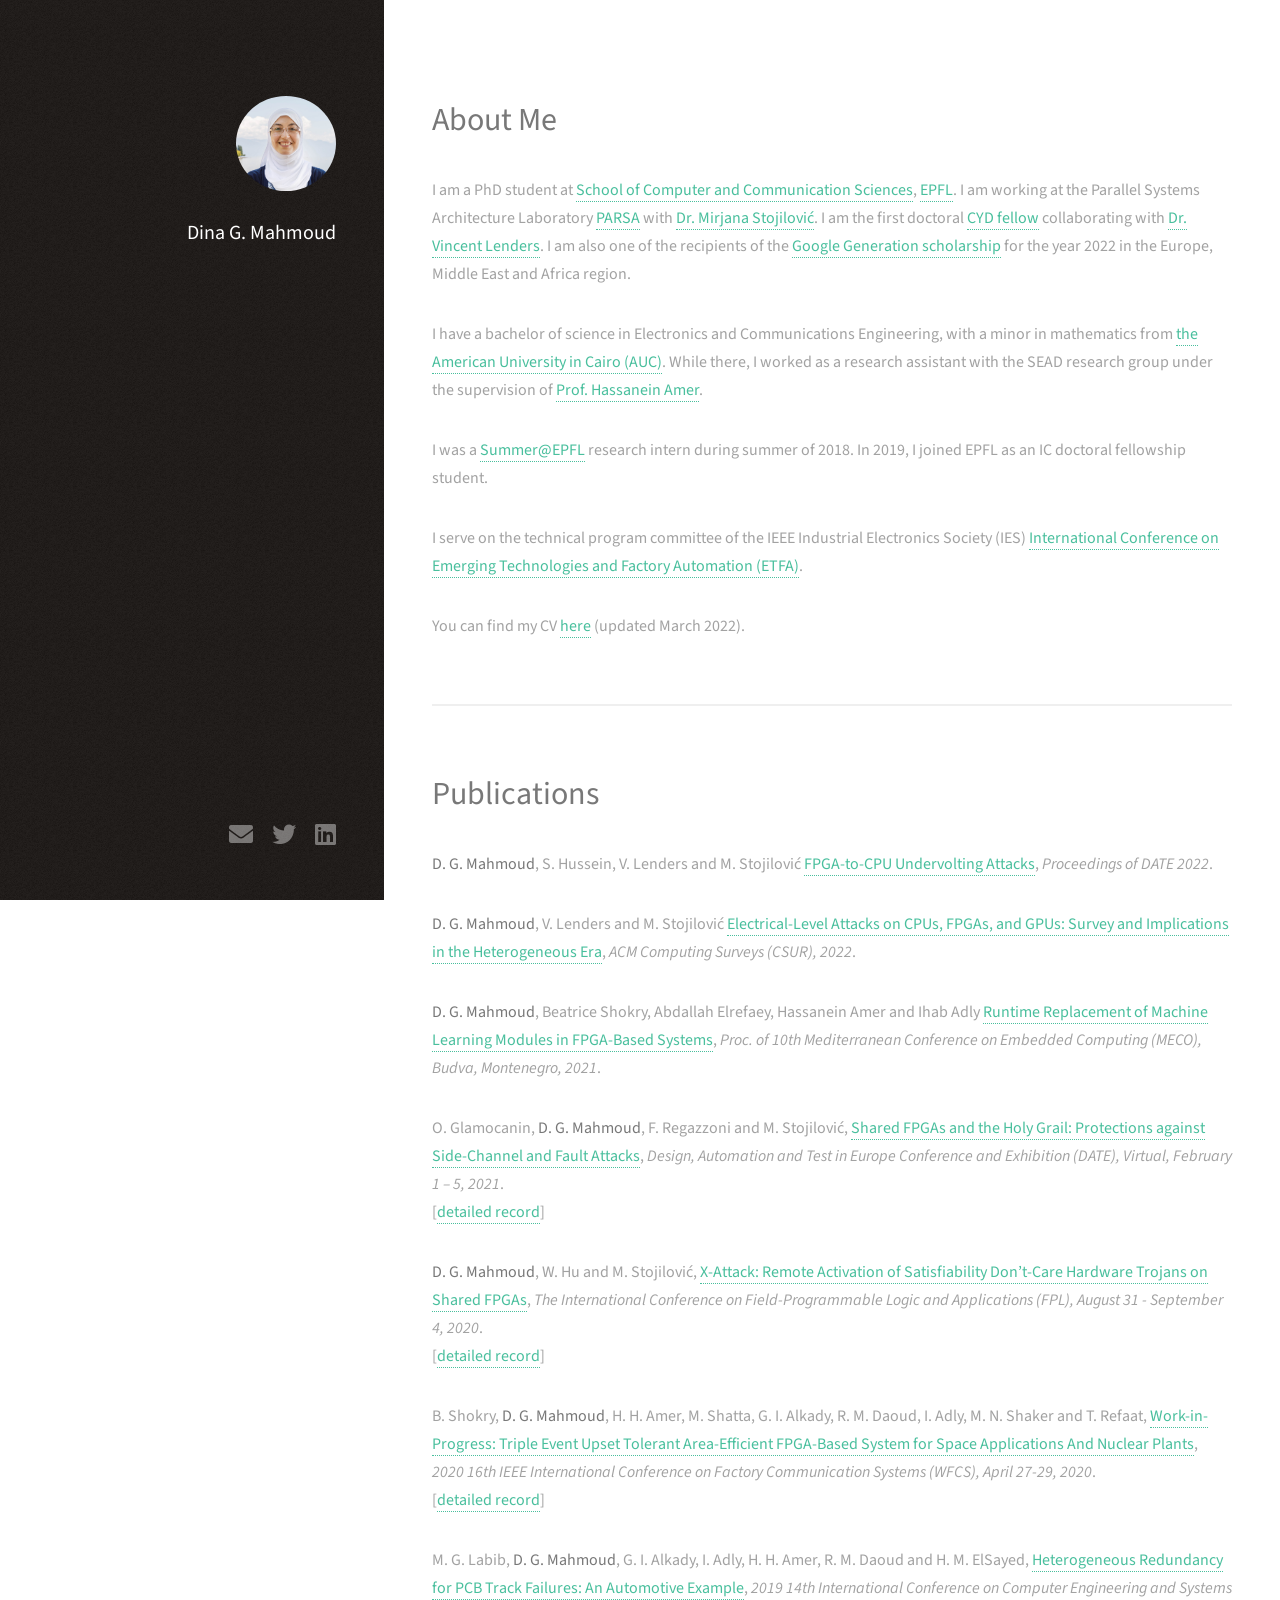
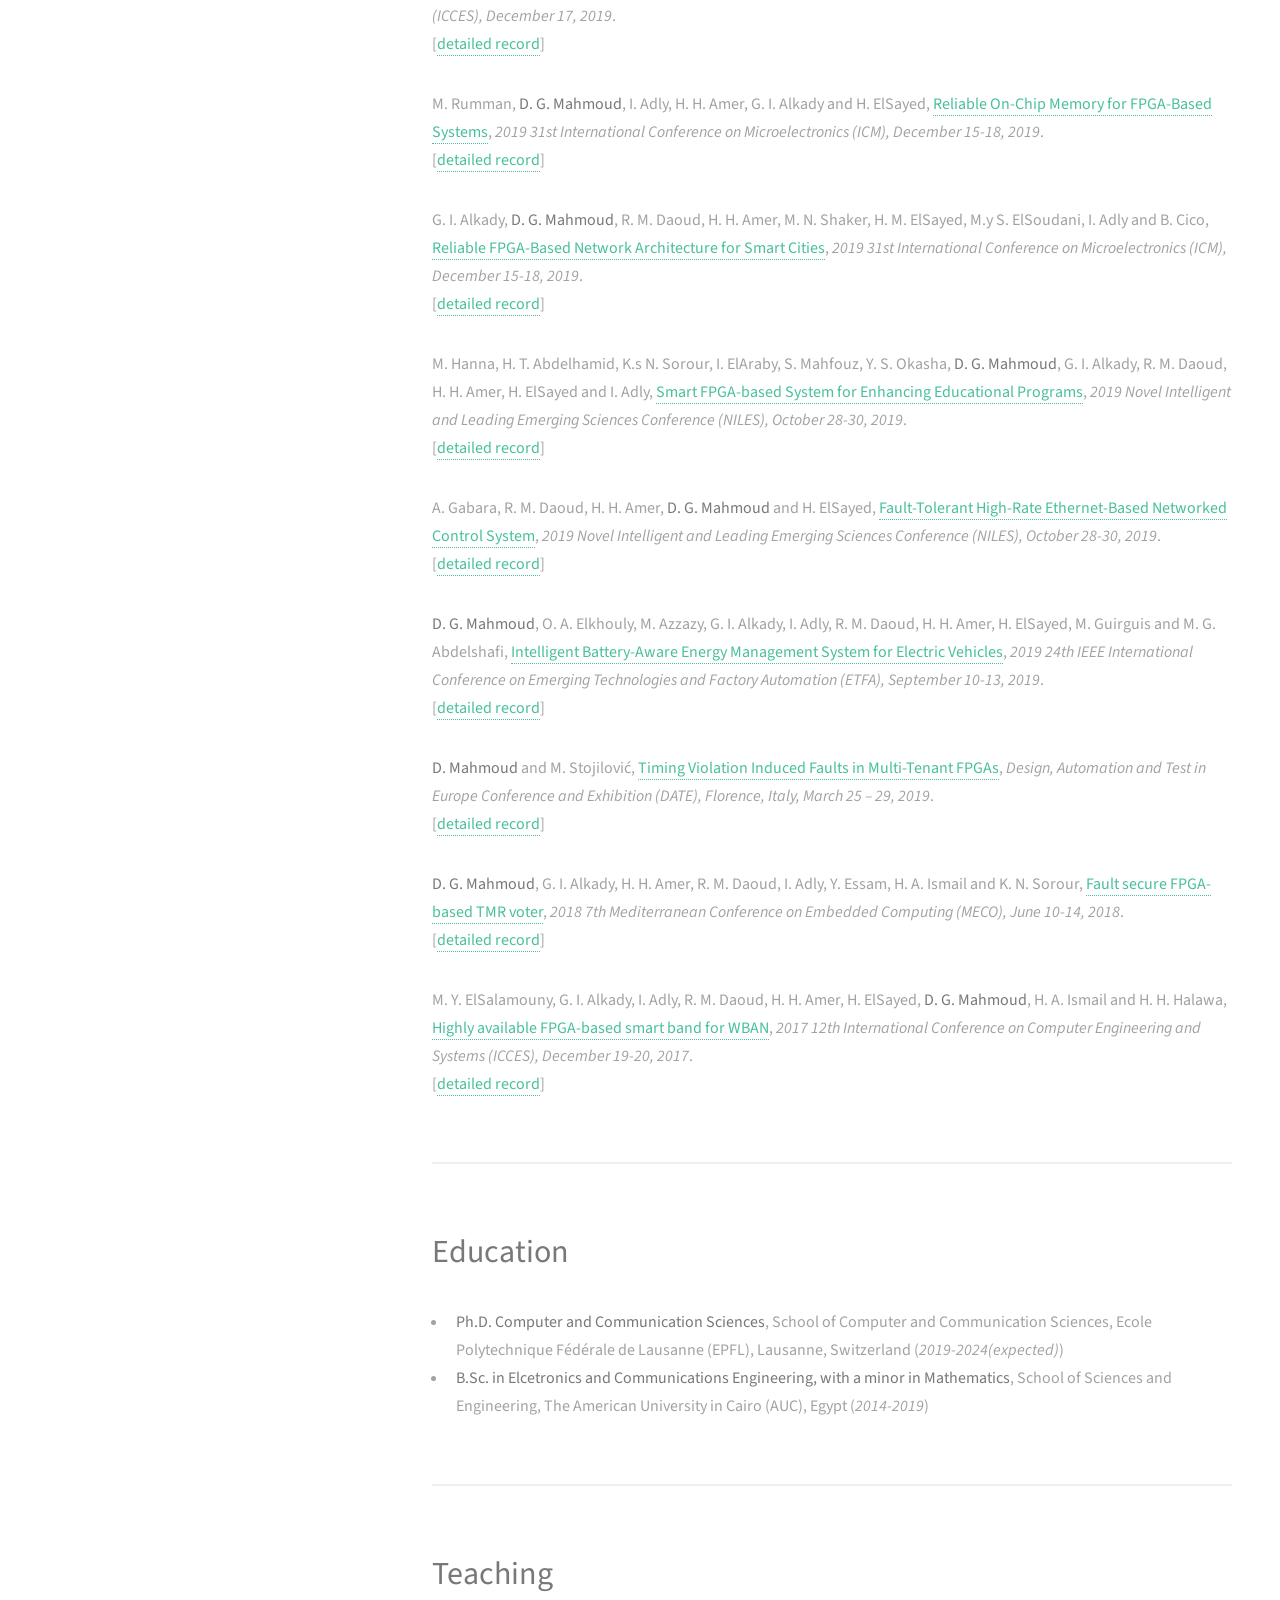
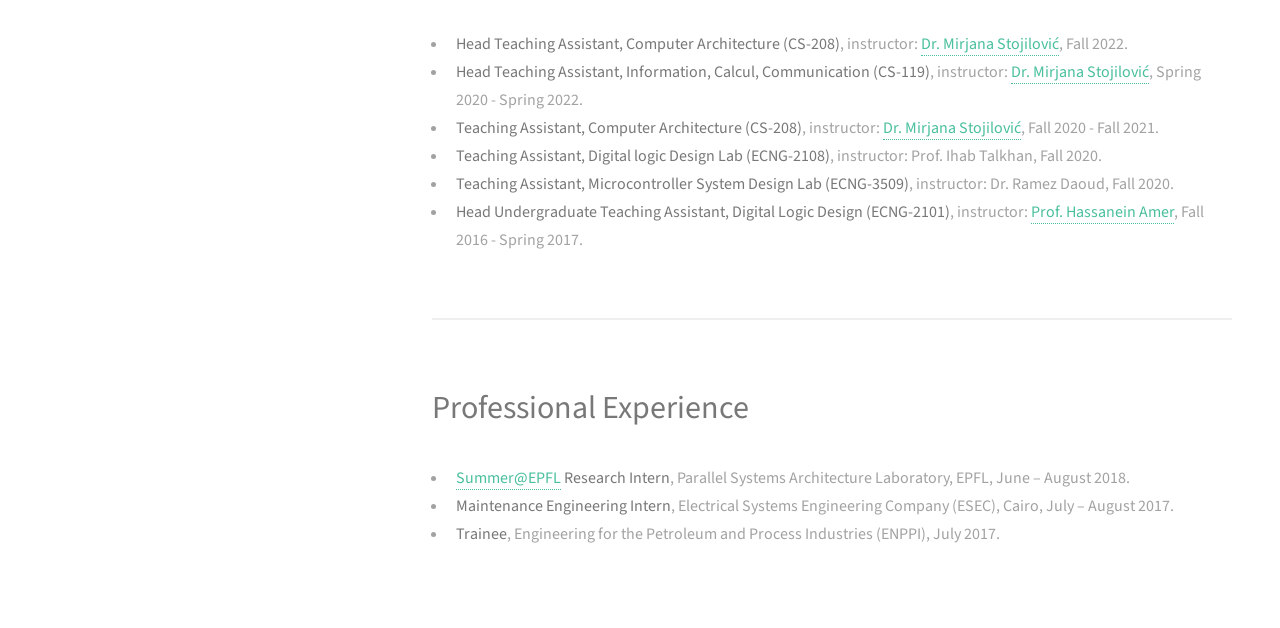
==== index.html @ ec006425 "Add Google Generation Scholarship" ====
<!DOCTYPE HTML>
<!--
	Strata by HTML5 UP
	html5up.net | @ajlkn
	Free for personal and commercial use under the CCA 3.0 license (html5up.net/license)
-->
<html>
	<head>
		<title>Dina G. Mahmoud</title>
		<meta charset="utf-8" />
		<meta name="viewport" content="width=device-width, initial-scale=1, user-scalable=no" />
		<link rel="stylesheet" href="assets/css/main.css" />
	</head>
	<body class="is-preload">

		<!-- Header -->
			<header id="header">
				<div class="inner">
					<a href="#" class="image avatar"><img src="images/dina.jpg" alt="" /></a>
					<h1><strong>Dina G. Mahmoud</strong></h1>
				</div>
			</header>

		<!-- Main -->
			<div id="main">

				<!-- One -->
					<section id="one">
						<header class="major">
							<h2>About Me</h2>
						</header>
						<p>I am a PhD student at <a href="https://www.epfl.ch/schools/ic/">School of Computer and Communication Sciences</a>, <a href="https://www.epfl.ch/en/"> EPFL</a>.
						I am working at the Parallel Systems Architecture Laboratory <a href="https://www.parsa.epfl.ch/">PARSA</a> with 
						<a href="https://people.epfl.ch/mirjana.stojilovic">Dr. Mirjana Stojilovi&#263</a>. I am the first doctoral 
						<a href="https://www.epfl.ch/research/services/fund-research/funding-opportunities/fellowship-mobility/cyd-fellowships/">CYD fellow</a> collaborating with 
						<a href="https://lenders.ch">Dr. Vincent Lenders</a>. I am also one of the recipients of the <a href="https://buildyourfuture.withgoogle.com/scholarships/google-scholarship-recipients">Google Generation scholarship</a> for the year 2022 in the Europe, Middle East and Africa region.</p>

						<p>I have a bachelor of science in Electronics and Communications Engineering, with a minor in mathematics from
						<a href="https://www.aucegypt.edu">the American University in Cairo (AUC)</a>. While there, I worked as a research
						assistant with the SEAD research group under the supervision of <a href="https://www.aucegypt.edu/fac/hassaneinamer">Prof. Hassanein Amer</a>.</p>

						<p>I was a <a href="https://summer.epfl.ch">Summer@EPFL</a> research intern during summer of 2018.
						In 2019, I joined EPFL as an IC doctoral fellowship student.</p>

						<p>I serve on the technical program committee of the IEEE Industrial Electronics Society (IES) <a href="https://2021.ieee-etfa.org/">International Conference on Emerging Technologies and Factory Automation (ETFA)</a>.</p>

						<p>You can find my CV <a href="Dina_Mahmoud_Resume.pdf">here</a> (updated March 2022).</p>
					</section>

				<!-- Two -->
				<section id="two">
					<header class="major">
						<h2>Publications</h2>
					</header>
					<tr>
						<td><p> <b>D. G. Mahmoud</b>, S. Hussein, V. Lenders and M. Stojilović 
						<a href="https://infoscience.epfl.ch/record/291432/files/Mahmoud22%20FPGA-to-CPU%20undervolting%20attacks%20%28eprint%29.pdf">
							FPGA-to-CPU Undervolting Attacks</a>, 
							<i>Proceedings of DATE 2022</i>.<br> </p></td>
					  </tr>
					<tr>
						<td><p> <b>D. G. Mahmoud</b>, V. Lenders and M. Stojilović 
						<a href="https://dl.acm.org/doi/pdf/10.1145/3498337">
							Electrical-Level Attacks on CPUs, FPGAs, and GPUs: Survey and Implications in the Heterogeneous Era</a>, 
							<i>ACM Computing Surveys (CSUR), 2022</i>.<br> </p></td>
					  </tr>
					<tr>
						<td><p> <b>D. G. Mahmoud</b>, Beatrice Shokry, Abdallah Elrefaey, Hassanein Amer and Ihab Adly 
						<a href="https://ieeexplore.ieee.org/abstract/document/9460192">
							Runtime Replacement of Machine Learning Modules in FPGA-Based Systems</a>, 
							<i>Proc. of 10th Mediterranean Conference on Embedded Computing (MECO), Budva, Montenegro, 2021</i>.<br> </p></td>
					  </tr>
					<tr>
						<td><p> O. Glamocanin, <b>D. G. Mahmoud</b>, F. Regazzoni
						and M. Stojilović, 
						<a href="https://infoscience.epfl.ch/record/282435?ln=en">
							Shared FPGAs and the Holy Grail: Protections against Side-Channel and Fault Attacks</a>, 
							<i>Design, Automation and Test in Europe Conference and Exhibition (DATE), Virtual, February 1 &#8211 5, 2021</i>.<br>[<a href="https://infoscience.epfl.ch/record/282435?ln=en">detailed record</a>] </p></td>
					  </tr>
					<tr>
						<td><p> <b>D. G. Mahmoud</b>, W. Hu and M. Stojilović, 
						<a href="https://ieeexplore.ieee.org/abstract/document/9221542">
							X-Attack: Remote Activation of Satisfiability Don’t-Care Hardware Trojans on Shared FPGAs</a>, 
							<i>The International Conference on Field-Programmable Logic and Applications (FPL), 
							August 31 - September 4, 2020</i>.<br>[<a href="https://ieeexplore.ieee.org/abstract/document/9221542">detailed record</a>] </p></td>
					  </tr>
					  <tr>
						<td><p> B. Shokry, <b>D. G. Mahmoud</b>, H. H. Amer, M. Shatta, G. I. Alkady, R. M. Daoud, I. Adly, M. N. Shaker and T. Refaat, 
						<a href="https://ieeexplore.ieee.org/abstract/document/9114467/">
							Work-in-Progress: Triple Event Upset Tolerant Area-Efficient FPGA-Based System for Space Applications And Nuclear Plants</a>, 
							<i>2020 16th IEEE International Conference on Factory Communication Systems (WFCS), 
							April 27-29, 2020</i>.<br>[<a href="https://ieeexplore.ieee.org/abstract/document/9114467/">detailed record</a>] </p></td>
					  </tr>
					  <tr>
						<td><p> M. G. Labib, <b>D. G. Mahmoud</b>, G. I. Alkady, I. Adly, H. H. Amer, R. M. Daoud and H. M. ElSayed, 
						<a href="https://ieeexplore.ieee.org/abstract/document/9068123/">
							Heterogeneous Redundancy for PCB Track Failures: An Automotive Example</a>, 
							<i>2019 14th International Conference on Computer Engineering and Systems (ICCES), 
							December 17, 2019</i>.<br>[<a href="https://ieeexplore.ieee.org/abstract/document/9068123/">detailed record</a>] </p></td>
					  </tr>
					  <tr>
						<td><p> M. Rumman, <b>D. G. Mahmoud</b>, I. Adly, H. H. Amer, G. I. Alkady and H. ElSayed, 
						<a href="https://ieeexplore.ieee.org/abstract/document/9021925/">
							Reliable On-Chip Memory for FPGA-Based Systems</a>, 
							<i>2019 31st International Conference on Microelectronics (ICM), 
							December 15-18, 2019</i>.<br>[<a href="https://ieeexplore.ieee.org/abstract/document/9021925/">detailed record</a>] </p></td>
					  </tr>
					  <tr>
						<td><p> G. I. Alkady, <b>D. G. Mahmoud</b>, R. M. Daoud, H. H. Amer, M. N. Shaker, H. M. ElSayed, M.y S. ElSoudani, I. Adly and B. Cico, 
						<a href="https://ieeexplore.ieee.org/abstract/document/9021579">
							Reliable FPGA-Based Network Architecture for Smart Cities</a>, 
							<i>2019 31st International Conference on Microelectronics (ICM), 
							December 15-18, 2019</i>.<br>[<a href="https://ieeexplore.ieee.org/abstract/document/9021579">detailed record</a>] </p></td>
					  </tr>
					  <tr>
						<td><p> M. Hanna, H. T. Abdelhamid, K.s N. Sorour, I. ElAraby, S. Mahfouz, Y. S. Okasha, <b>D. G. Mahmoud</b>, G. I. Alkady, R. M. Daoud, H. H. Amer, H. ElSayed and I. Adly, 
						<a href="https://ieeexplore.ieee.org/abstract/document/8909344">
							Smart FPGA-based System for Enhancing Educational Programs</a>, 
							<i>2019 Novel Intelligent and Leading Emerging Sciences Conference (NILES), 
							October 28-30, 2019</i>.<br>[<a href="https://ieeexplore.ieee.org/abstract/document/8909344">detailed record</a>] </p></td>
					  </tr>
					  <tr>
						<td><p> A. Gabara, R. M. Daoud, H. H. Amer, <b>D. G. Mahmoud</b> and H. ElSayed, 
						<a href="https://ieeexplore.ieee.org/abstract/document/8909328">
							Fault-Tolerant High-Rate Ethernet-Based Networked Control System</a>, 
							<i>2019 Novel Intelligent and Leading Emerging Sciences Conference (NILES), 
							October 28-30, 2019</i>.<br>[<a href="https://ieeexplore.ieee.org/abstract/document/8909328">detailed record</a>] </p></td>
					  </tr>
					  <tr>
						<td><p> <b>D. G. Mahmoud</b>, O. A. Elkhouly, M. Azzazy, G. I. Alkady, I. Adly, R. M. Daoud, H. H. Amer, H. ElSayed, M. Guirguis and M. G. Abdelshafi, 
						<a href="https://ieeexplore.ieee.org/abstract/document/8869496/">
							Intelligent Battery-Aware Energy Management System for Electric Vehicles</a>, 
							<i>2019 24th IEEE International Conference on Emerging Technologies and Factory Automation (ETFA), 
							September 10-13, 2019</i>.<br>[<a href="https://ieeexplore.ieee.org/abstract/document/8869496/">detailed record</a>] </p></td>
					  </tr>
					  <tr>
						<td><p>  <b>D. Mahmoud</b> and M. Stojilović, <a href="http://infoscience.epfl.ch/record/267543/files/Mahmoud19%20Timing%20violation%20faults%20in%20multi-tenant%20FPGAs.pdf">
							Timing Violation Induced Faults in Multi-Tenant FPGAs</a>, 
							<i>Design, Automation and Test in Europe Conference and Exhibition (DATE), Florence, Italy, March 25 &#8211 29, 2019</i>.
							<br>[<a href="https://infoscience.epfl.ch/record/267543?ln=en">detailed record</a>] <!-- [<a href="https://infoscience.epfl.ch/record/267543/export/btex">bibtex</a>]--></p></td>
					  </tr>
					  <tr>
						<td><p> <b>D. G. Mahmoud</b>, G. I. Alkady, H. H. Amer, R. M. Daoud, I. Adly, Y. Essam, H. A. Ismail and K. N. Sorour, 
						<a href="https://ieeexplore.ieee.org/abstract/document/8406016/">
							Fault secure FPGA-based TMR voter</a>, 
							<i>2018 7th Mediterranean Conference on Embedded Computing (MECO), 
							June 10-14, 2018</i>.<br>[<a href="https://ieeexplore.ieee.org/abstract/document/8406016/">detailed record</a>] </p></td>
					  </tr>
					  <tr>
						<td><p> M. Y. ElSalamouny, G. I. Alkady, I. Adly, R. M. Daoud, H. H. Amer, H. ElSayed, <b>D. G. Mahmoud</b>, H. A. Ismail and H. H. Halawa, 
						<a href="https://ieeexplore.ieee.org/abstract/document/8275271/">
							Highly available FPGA-based smart band for WBAN</a>, 
							<i>2017 12th International Conference on Computer Engineering and Systems (ICCES), 
							December 19-20, 2017</i>.<br>[<a href="https://ieeexplore.ieee.org/abstract/document/8275271/">detailed record</a>] </p></td>
					  </tr>
				</section>

				<!-- Three -->
				<section id="three">
					<header class="major">
						<h2>Education</h2>
					</header>
					<ul>
						<li><strong>Ph.D. Computer and Communication Sciences</strong>, School of Computer and Communication Sciences,
					  Ecole Polytechnique Fédérale de Lausanne (EPFL), Lausanne, Switzerland (<em>2019-2024(expected)</em>)</li>
						<li><strong>B.Sc. in Elcetronics and Communications Engineering, with a minor in Mathematics</strong>, School of Sciences and Engineering,
					  The American University in Cairo (AUC), Egypt (<em>2014-2019</em>)</li>
					  </ul>
				</section>

				<!-- Four -->
				<section id="four">
					<header class="major">
						<h2>Teaching</h2>
					</header>
					<ul>
						<li><strong>Head Teaching Assistant, Computer Architecture (CS-208)</strong>, instructor: <a href="https://people.epfl.ch/mirjana.stojilovic">Dr. Mirjana Stojilovi&#263</a>,
							Fall 2022.</li>
						<li><strong>Head Teaching Assistant, Information, Calcul, Communication (CS-119)</strong>, instructor: <a href="https://people.epfl.ch/mirjana.stojilovic">Dr. Mirjana Stojilovi&#263</a>,
							Spring 2020 - Spring 2022.</li>
						<li><strong>Teaching Assistant, Computer Architecture (CS-208)</strong>, instructor: <a href="https://people.epfl.ch/mirjana.stojilovic">Dr. Mirjana Stojilovi&#263</a>,
							Fall 2020 - Fall 2021.</li>
						<li><strong>Teaching Assistant, Digital logic Design Lab (ECNG-2108)</strong>, instructor: Prof. Ihab Talkhan, 
							Fall 2020.</li>
						<li><strong>Teaching Assistant, Microcontroller System Design Lab (ECNG-3509)</strong>, instructor: Dr. Ramez Daoud, 
							Fall 2020.</li>
						<li><strong>Head Undergraduate Teaching Assistant, Digital Logic Design (ECNG-2101)</strong>, instructor: <a href="https://www.aucegypt.edu/fac/hassaneinamer">Prof. Hassanein Amer</a>, 
							Fall 2016 - Spring 2017.</li>
						</ul>
				</section>

				<!-- Five -->
				<section id="five">
					<header class="major">
						<h2>Professional Experience</h2>
					</header>
					<ul>
						<li><strong><a href="https://summer.epfl.ch">Summer@EPFL</a> Research Intern</strong>, Parallel Systems Architecture Laboratory, EPFL, June – August 2018.</li>
						<li><strong>Maintenance Engineering Intern</strong>, Electrical Systems Engineering Company (ESEC), Cairo, July – August 2017.</li>
						<li><strong>Trainee</strong>, Engineering for the Petroleum and Process Industries (ENPPI), July 2017.</li>
						</ul>
				</section>


				<!-- Two -->
				<!--	<section id="two">
						<h2>Recent Work</h2>
						<div class="row">
							<article class="col-6 col-12-xsmall work-item">
								<a href="images/fulls/01.jpg" class="image fit thumb"><img src="images/thumbs/01.jpg" alt="" /></a>
								<h3>Magna sed consequat tempus</h3>
								<p>Lorem ipsum dolor sit amet nisl sed nullam feugiat.</p>
							</article>
							<article class="col-6 col-12-xsmall work-item">
								<a href="images/fulls/02.jpg" class="image fit thumb"><img src="images/thumbs/02.jpg" alt="" /></a>
								<h3>Ultricies lacinia interdum</h3>
								<p>Lorem ipsum dolor sit amet nisl sed nullam feugiat.</p>
							</article>
							<article class="col-6 col-12-xsmall work-item">
								<a href="images/fulls/03.jpg" class="image fit thumb"><img src="images/thumbs/03.jpg" alt="" /></a>
								<h3>Tortor metus commodo</h3>
								<p>Lorem ipsum dolor sit amet nisl sed nullam feugiat.</p>
							</article>
							<article class="col-6 col-12-xsmall work-item">
								<a href="images/fulls/04.jpg" class="image fit thumb"><img src="images/thumbs/04.jpg" alt="" /></a>
								<h3>Quam neque phasellus</h3>
								<p>Lorem ipsum dolor sit amet nisl sed nullam feugiat.</p>
							</article>
							<article class="col-6 col-12-xsmall work-item">
								<a href="images/fulls/05.jpg" class="image fit thumb"><img src="images/thumbs/05.jpg" alt="" /></a>
								<h3>Nunc enim commodo aliquet</h3>
								<p>Lorem ipsum dolor sit amet nisl sed nullam feugiat.</p>
							</article>
							<article class="col-6 col-12-xsmall work-item">
								<a href="images/fulls/06.jpg" class="image fit thumb"><img src="images/thumbs/06.jpg" alt="" /></a>
								<h3>Risus ornare lacinia</h3>
								<p>Lorem ipsum dolor sit amet nisl sed nullam feugiat.</p>
							</article>
						</div>
						<ul class="actions">
							<li><a href="#" class="button">Full Portfolio</a></li>
						</ul>
					</section> -->

				<!-- Three -->
				<!--	<section id="three">
						<h2>Get In Touch</h2>
						<p>Accumsan pellentesque commodo blandit enim arcu non at amet id arcu magna. Accumsan orci faucibus id eu lorem semper nunc nisi lorem vulputate lorem neque lorem ipsum dolor.</p>
						<div class="row">
							<div class="col-8 col-12-small">
								<form method="post" action="#">
									<div class="row gtr-uniform gtr-50">
										<div class="col-6 col-12-xsmall"><input type="text" name="name" id="name" placeholder="Name" /></div>
										<div class="col-6 col-12-xsmall"><input type="email" name="email" id="email" placeholder="Email" /></div>
										<div class="col-12"><textarea name="message" id="message" placeholder="Message" rows="4"></textarea></div>
									</div>
								</form>
								<ul class="actions">
									<li><input type="submit" value="Send Message" /></li>
								</ul>
							</div>
							<div class="col-4 col-12-small">
								<ul class="labeled-icons">
									<li>
										<h3 class="icon solid fa-home"><span class="label">Address</span></h3>
										1234 Somewhere Rd.<br />
										Nashville, TN 00000<br />
										United States
									</li>
									<li>
										<h3 class="icon solid fa-mobile-alt"><span class="label">Phone</span></h3>
										000-000-0000
									</li>
									<li>
										<h3 class="icon solid fa-envelope"><span class="label">Email</span></h3>
										<a href="#">hello@untitled.tld</a>
									</li>
								</ul>
							</div>
						</div>
					</section>-->

				<!-- Four -->
				<!--
					<section id="four">
						<h2>Elements</h2>

						<section>
							<h4>Text</h4>
							<p>This is <b>bold</b> and this is <strong>strong</strong>. This is <i>italic</i> and this is <em>emphasized</em>.
							This is <sup>superscript</sup> text and this is <sub>subscript</sub> text.
							This is <u>underlined</u> and this is code: <code>for (;;) { ... }</code>. Finally, <a href="#">this is a link</a>.</p>
							<hr />
							<header>
								<h4>Heading with a Subtitle</h4>
								<p>Lorem ipsum dolor sit amet nullam id egestas urna aliquam</p>
							</header>
							<p>Nunc lacinia ante nunc ac lobortis. Interdum adipiscing gravida odio porttitor sem non mi integer non faucibus ornare mi ut ante amet placerat aliquet. Volutpat eu sed ante lacinia sapien lorem accumsan varius montes viverra nibh in adipiscing blandit tempus accumsan.</p>
							<header>
								<h5>Heading with a Subtitle</h5>
								<p>Lorem ipsum dolor sit amet nullam id egestas urna aliquam</p>
							</header>
							<p>Nunc lacinia ante nunc ac lobortis. Interdum adipiscing gravida odio porttitor sem non mi integer non faucibus ornare mi ut ante amet placerat aliquet. Volutpat eu sed ante lacinia sapien lorem accumsan varius montes viverra nibh in adipiscing blandit tempus accumsan.</p>
							<hr />
							<h2>Heading Level 2</h2>
							<h3>Heading Level 3</h3>
							<h4>Heading Level 4</h4>
							<h5>Heading Level 5</h5>
							<h6>Heading Level 6</h6>
							<hr />
							<h5>Blockquote</h5>
							<blockquote>Fringilla nisl. Donec accumsan interdum nisi, quis tincidunt felis sagittis eget tempus euismod. Vestibulum ante ipsum primis in faucibus vestibulum. Blandit adipiscing eu felis iaculis volutpat ac adipiscing accumsan faucibus. Vestibulum ante ipsum primis in faucibus lorem ipsum dolor sit amet nullam adipiscing eu felis.</blockquote>
							<h5>Preformatted</h5>
							<pre><code>i = 0;

while (!deck.isInOrder()) {
print 'Iteration ' + i;
deck.shuffle();
i++;
}

print 'It took ' + i + ' iterations to sort the deck.';</code></pre>
						</section>

						<section>
							<h4>Lists</h4>
							<div class="row">
								<div class="col-6 col-12-xsmall">
									<h5>Unordered</h5>
									<ul>
										<li>Dolor pulvinar etiam magna etiam.</li>
										<li>Sagittis adipiscing lorem eleifend.</li>
										<li>Felis enim feugiat dolore viverra.</li>
									</ul>
									<h5>Alternate</h5>
									<ul class="alt">
										<li>Dolor pulvinar etiam magna etiam.</li>
										<li>Sagittis adipiscing lorem eleifend.</li>
										<li>Felis enim feugiat dolore viverra.</li>
									</ul>
								</div>
								<div class="col-6 col-12-xsmall">
									<h5>Ordered</h5>
									<ol>
										<li>Dolor pulvinar etiam magna etiam.</li>
										<li>Etiam vel felis at lorem sed viverra.</li>
										<li>Felis enim feugiat dolore viverra.</li>
										<li>Dolor pulvinar etiam magna etiam.</li>
										<li>Etiam vel felis at lorem sed viverra.</li>
										<li>Felis enim feugiat dolore viverra.</li>
									</ol>
									<h5>Icons</h5>
									<ul class="icons">
										<li><a href="#" class="icon brands fa-twitter"><span class="label">Twitter</span></a></li>
										<li><a href="#" class="icon brands fa-facebook-f"><span class="label">Facebook</span></a></li>
										<li><a href="#" class="icon brands fa-instagram"><span class="label">Instagram</span></a></li>
										<li><a href="#" class="icon brands fa-github"><span class="label">Github</span></a></li>
										<li><a href="#" class="icon brands fa-dribbble"><span class="label">Dribbble</span></a></li>
										<li><a href="#" class="icon brands fa-tumblr"><span class="label">Tumblr</span></a></li>
									</ul>
								</div>
							</div>
							<h5>Actions</h5>
							<ul class="actions">
								<li><a href="#" class="button primary">Default</a></li>
								<li><a href="#" class="button">Default</a></li>
							</ul>
							<ul class="actions small">
								<li><a href="#" class="button primary small">Small</a></li>
								<li><a href="#" class="button small">Small</a></li>
							</ul>
							<div class="row">
								<div class="col-6 col-12-small">
									<ul class="actions stacked">
										<li><a href="#" class="button primary">Default</a></li>
										<li><a href="#" class="button">Default</a></li>
									</ul>
								</div>
								<div class="col-6 col-12-small">
									<ul class="actions stacked">
										<li><a href="#" class="button primary small">Small</a></li>
										<li><a href="#" class="button small">Small</a></li>
									</ul>
								</div>
								<div class="col-6 col-12-small">
									<ul class="actions stacked">
										<li><a href="#" class="button primary fit">Default</a></li>
										<li><a href="#" class="button fit">Default</a></li>
									</ul>
								</div>
								<div class="col-6 col-12-small">
									<ul class="actions stacked">
										<li><a href="#" class="button primary small fit">Small</a></li>
										<li><a href="#" class="button small fit">Small</a></li>
									</ul>
								</div>
							</div>
						</section>

						<section>
							<h4>Table</h4>
							<h5>Default</h5>
							<div class="table-wrapper">
								<table>
									<thead>
										<tr>
											<th>Name</th>
											<th>Description</th>
											<th>Price</th>
										</tr>
									</thead>
									<tbody>
										<tr>
											<td>Item One</td>
											<td>Ante turpis integer aliquet porttitor.</td>
											<td>29.99</td>
										</tr>
										<tr>
											<td>Item Two</td>
											<td>Vis ac commodo adipiscing arcu aliquet.</td>
											<td>19.99</td>
										</tr>
										<tr>
											<td>Item Three</td>
											<td> Morbi faucibus arcu accumsan lorem.</td>
											<td>29.99</td>
										</tr>
										<tr>
											<td>Item Four</td>
											<td>Vitae integer tempus condimentum.</td>
											<td>19.99</td>
										</tr>
										<tr>
											<td>Item Five</td>
											<td>Ante turpis integer aliquet porttitor.</td>
											<td>29.99</td>
										</tr>
									</tbody>
									<tfoot>
										<tr>
											<td colspan="2"></td>
											<td>100.00</td>
										</tr>
									</tfoot>
								</table>
							</div>

							<h5>Alternate</h5>
							<div class="table-wrapper">
								<table class="alt">
									<thead>
										<tr>
											<th>Name</th>
											<th>Description</th>
											<th>Price</th>
										</tr>
									</thead>
									<tbody>
										<tr>
											<td>Item One</td>
											<td>Ante turpis integer aliquet porttitor.</td>
											<td>29.99</td>
										</tr>
										<tr>
											<td>Item Two</td>
											<td>Vis ac commodo adipiscing arcu aliquet.</td>
											<td>19.99</td>
										</tr>
										<tr>
											<td>Item Three</td>
											<td> Morbi faucibus arcu accumsan lorem.</td>
											<td>29.99</td>
										</tr>
										<tr>
											<td>Item Four</td>
											<td>Vitae integer tempus condimentum.</td>
											<td>19.99</td>
										</tr>
										<tr>
											<td>Item Five</td>
											<td>Ante turpis integer aliquet porttitor.</td>
											<td>29.99</td>
										</tr>
									</tbody>
									<tfoot>
										<tr>
											<td colspan="2"></td>
											<td>100.00</td>
										</tr>
									</tfoot>
								</table>
							</div>
						</section>

						<section>
							<h4>Buttons</h4>
							<ul class="actions">
								<li><a href="#" class="button primary">Primary</a></li>
								<li><a href="#" class="button">Default</a></li>
							</ul>
							<ul class="actions">
								<li><a href="#" class="button large">Large</a></li>
								<li><a href="#" class="button">Default</a></li>
								<li><a href="#" class="button small">Small</a></li>
							</ul>
							<ul class="actions fit">
								<li><a href="#" class="button primary fit">Fit</a></li>
								<li><a href="#" class="button fit">Fit</a></li>
							</ul>
							<ul class="actions fit small">
								<li><a href="#" class="button primary fit small">Fit + Small</a></li>
								<li><a href="#" class="button fit small">Fit + Small</a></li>
							</ul>
							<ul class="actions">
								<li><a href="#" class="button primary icon solid fa-download">Icon</a></li>
								<li><a href="#" class="button icon solid fa-download">Icon</a></li>
							</ul>
							<ul class="actions">
								<li><span class="button primary disabled">Primary</span></li>
								<li><span class="button disabled">Default</span></li>
							</ul>
						</section>

						<section>
							<h4>Form</h4>
							<form method="post" action="#">
								<div class="row gtr-uniform gtr-50">
									<div class="col-6 col-12-xsmall">
										<input type="text" name="demo-name" id="demo-name" value="" placeholder="Name" />
									</div>
									<div class="col-6 col-12-xsmall">
										<input type="email" name="demo-email" id="demo-email" value="" placeholder="Email" />
									</div>
									<div class="col-12">
										<select name="demo-category" id="demo-category">
											<option value="">- Category -</option>
											<option value="1">Manufacturing</option>
											<option value="1">Shipping</option>
											<option value="1">Administration</option>
											<option value="1">Human Resources</option>
										</select>
									</div>
									<div class="col-4 col-12-small">
										<input type="radio" id="demo-priority-low" name="demo-priority" checked>
										<label for="demo-priority-low">Low Priority</label>
									</div>
									<div class="col-4 col-12-small">
										<input type="radio" id="demo-priority-normal" name="demo-priority">
										<label for="demo-priority-normal">Normal Priority</label>
									</div>
									<div class="col-4 col-12-small">
										<input type="radio" id="demo-priority-high" name="demo-priority">
										<label for="demo-priority-high">High Priority</label>
									</div>
									<div class="col-6 col-12-small">
										<input type="checkbox" id="demo-copy" name="demo-copy">
										<label for="demo-copy">Email me a copy of this message</label>
									</div>
									<div class="col-6 col-12-small">
										<input type="checkbox" id="demo-human" name="demo-human" checked>
										<label for="demo-human">I am a human and not a robot</label>
									</div>
									<div class="col-12">
										<textarea name="demo-message" id="demo-message" placeholder="Enter your message" rows="6"></textarea>
									</div>
									<div class="col-12">
										<ul class="actions">
											<li><input type="submit" value="Send Message" class="primary" /></li>
											<li><input type="reset" value="Reset" /></li>
										</ul>
									</div>
								</div>
							</form>
						</section>

						<section>
							<h4>Image</h4>
							<h5>Fit</h5>
							<div class="box alt">
								<div class="row gtr-50 gtr-uniform">
									<div class="col-12"><span class="image fit"><img src="images/fulls/05.jpg" alt="" /></span></div>
									<div class="col-4"><span class="image fit"><img src="images/thumbs/01.jpg" alt="" /></span></div>
									<div class="col-4"><span class="image fit"><img src="images/thumbs/02.jpg" alt="" /></span></div>
									<div class="col-4"><span class="image fit"><img src="images/thumbs/03.jpg" alt="" /></span></div>
									<div class="col-4"><span class="image fit"><img src="images/thumbs/04.jpg" alt="" /></span></div>
									<div class="col-4"><span class="image fit"><img src="images/thumbs/05.jpg" alt="" /></span></div>
									<div class="col-4"><span class="image fit"><img src="images/thumbs/06.jpg" alt="" /></span></div>
									<div class="col-4"><span class="image fit"><img src="images/thumbs/03.jpg" alt="" /></span></div>
									<div class="col-4"><span class="image fit"><img src="images/thumbs/02.jpg" alt="" /></span></div>
									<div class="col-4"><span class="image fit"><img src="images/thumbs/01.jpg" alt="" /></span></div>
								</div>
							</div>
							<h5>Left &amp; Right</h5>
							<p><span class="image left"><img src="images/avatar.jpg" alt="" /></span>Fringilla nisl. Donec accumsan interdum nisi, quis tincidunt felis sagittis eget. tempus euismod. Vestibulum ante ipsum primis in faucibus vestibulum. Blandit adipiscing eu felis iaculis volutpat ac adipiscing accumsan eu faucibus. Integer ac pellentesque praesent tincidunt felis sagittis eget. tempus euismod. Vestibulum ante ipsum primis in faucibus vestibulum. Blandit adipiscing eu felis iaculis volutpat ac adipiscing accumsan eu faucibus. Integer ac pellentesque praesent. Donec accumsan interdum nisi, quis tincidunt felis sagittis eget. tempus euismod. Vestibulum ante ipsum primis in faucibus vestibulum. Blandit adipiscing eu felis iaculis volutpat ac adipiscing accumsan eu faucibus. Integer ac pellentesque praesent tincidunt felis sagittis eget. tempus euismod. Vestibulum ante ipsum primis in faucibus vestibulum. Blandit adipiscing eu felis iaculis volutpat ac adipiscing accumsan eu faucibus. Integer ac pellentesque praesent.</p>
							<p><span class="image right"><img src="images/avatar.jpg" alt="" /></span>Fringilla nisl. Donec accumsan interdum nisi, quis tincidunt felis sagittis eget. tempus euismod. Vestibulum ante ipsum primis in faucibus vestibulum. Blandit adipiscing eu felis iaculis volutpat ac adipiscing accumsan eu faucibus. Integer ac pellentesque praesent tincidunt felis sagittis eget. tempus euismod. Vestibulum ante ipsum primis in faucibus vestibulum. Blandit adipiscing eu felis iaculis volutpat ac adipiscing accumsan eu faucibus. Integer ac pellentesque praesent. Donec accumsan interdum nisi, quis tincidunt felis sagittis eget. tempus euismod. Vestibulum ante ipsum primis in faucibus vestibulum. Blandit adipiscing eu felis iaculis volutpat ac adipiscing accumsan eu faucibus. Integer ac pellentesque praesent tincidunt felis sagittis eget. tempus euismod. Vestibulum ante ipsum primis in faucibus vestibulum. Blandit adipiscing eu felis iaculis volutpat ac adipiscing accumsan eu faucibus. Integer ac pellentesque praesent.</p>
						</section>

					</section>
				-->

			</div>

		<!-- Footer -->
			<footer id="footer">
				<div class="inner">
					<ul class="icons">
						<li><a href="mailto: dina.mahmoud@epfl.ch" class="icon solid fa-envelope"><span class="label">Email</span></a></li>
						<li><a href="https://twitter.com/dgm_dina" class="icon brands fa-twitter"><span class="label">Twitter</span></a></li>
						<li><a href="https://www.linkedin.com/in/dina-mahmoud-993537121/" class="icon brands fa-linkedin"><span class="label">Linkedin</span></a></li>
					</ul>
					<!-- <ul class="copyright">
						<li>&copy; Untitled</li><li>Design: <a href="http://html5up.net">HTML5 UP</a></li>
					</ul>-->
				</div>
			</footer>

		<!-- Scripts -->
			<script src="assets/js/jquery.min.js"></script>
			<script src="assets/js/jquery.poptrox.min.js"></script>
			<script src="assets/js/browser.min.js"></script>
			<script src="assets/js/breakpoints.min.js"></script>
			<script src="assets/js/util.js"></script>
			<script src="assets/js/main.js"></script>

	</body>
</html>
---- assets/css/main.css ----
@import url("fontawesome-all.min.css");
@import url("https://fonts.googleapis.com/css?family=Source+Sans+Pro:400,400italic");

/*
	Strata by HTML5 UP
	html5up.net | @ajlkn
	Free for personal and commercial use under the CCA 3.0 license (html5up.net/license)
*/

html, body, div, span, applet, object,
iframe, h1, h2, h3, h4, h5, h6, p, blockquote,
pre, a, abbr, acronym, address, big, cite,
code, del, dfn, em, img, ins, kbd, q, s, samp,
small, strike, strong, sub, sup, tt, var, b,
u, i, center, dl, dt, dd, ol, ul, li, fieldset,
form, label, legend, table, caption, tbody,
tfoot, thead, tr, th, td, article, aside,
canvas, details, embed, figure, figcaption,
footer, header, hgroup, menu, nav, output, ruby,
section, summary, time, mark, audio, video {
	margin: 0;
	padding: 0;
	border: 0;
	font-size: 100%;
	font: inherit;
	vertical-align: baseline;}

article, aside, details, figcaption, figure,
footer, header, hgroup, menu, nav, section {
	display: block;}

body {
	line-height: 1;
}

ol, ul {
	list-style: none;
}

blockquote, q {
	quotes: none;
}

	blockquote:before, blockquote:after, q:before, q:after {
		content: '';
		content: none;
	}

table {
	border-collapse: collapse;
	border-spacing: 0;
}

body {
	-webkit-text-size-adjust: none;
}

mark {
	background-color: transparent;
	color: inherit;
}

input::-moz-focus-inner {
	border: 0;
	padding: 0;
}

input, select, textarea {
	-moz-appearance: none;
	-webkit-appearance: none;
	-ms-appearance: none;
	appearance: none;
}

/* Basic */

	html {
		box-sizing: border-box;
	}

	*, *:before, *:after {
		box-sizing: inherit;
	}

	body {
		background: #fff;
	}

		body.is-preload *, body.is-preload *:before, body.is-preload *:after {
			-moz-animation: none !important;
			-webkit-animation: none !important;
			-ms-animation: none !important;
			animation: none !important;
			-moz-transition: none !important;
			-webkit-transition: none !important;
			-ms-transition: none !important;
			transition: none !important;
		}

	body, input, select, textarea {
		color: #a2a2a2;
		font-family: "Source Sans Pro", Helvetica, sans-serif;
		font-size: 16pt;
		font-weight: 400;
		line-height: 1.75em;
	}

	a {
		-moz-transition: color 0.2s ease-in-out, border-color 0.2s ease-in-out;
		-webkit-transition: color 0.2s ease-in-out, border-color 0.2s ease-in-out;
		-ms-transition: color 0.2s ease-in-out, border-color 0.2s ease-in-out;
		transition: color 0.2s ease-in-out, border-color 0.2s ease-in-out;
		border-bottom: dotted 1px;
		color: #49bf9d;
		text-decoration: none;
	}

		a:hover {
			border-bottom-color: transparent;
			color: #49bf9d !important;
			text-decoration: none;
		}

	strong, b {
		color: #787878;
		font-weight: 400;
	}

	em, i {
		font-style: italic;
	}

	p {
		margin: 0 0 2em 0;
	}

	h1, h2, h3, h4, h5, h6 {
		color: #787878;
		font-weight: 400;
		line-height: 1em;
		margin: 0 0 1em 0;
	}

		h1 a, h2 a, h3 a, h4 a, h5 a, h6 a {
			color: inherit;
			text-decoration: none;
		}

	h1 {
		font-size: 2em;
		line-height: 1.5em;
	}

	h2 {
		font-size: 1.5em;
		line-height: 1.5em;
	}

	h3 {
		font-size: 1.25em;
		line-height: 1.5em;
	}

	h4 {
		font-size: 1.1em;
		line-height: 1.5em;
	}

	h5 {
		font-size: 0.9em;
		line-height: 1.5em;
	}

	h6 {
		font-size: 0.7em;
		line-height: 1.5em;
	}

	sub {
		font-size: 0.8em;
		position: relative;
		top: 0.5em;
	}

	sup {
		font-size: 0.8em;
		position: relative;
		top: -0.5em;
	}

	hr {
		border: 0;
		border-bottom: solid 2px #efefef;
		margin: 2em 0;
	}

		hr.major {
			margin: 3em 0;
		}

	blockquote {
		border-left: solid 6px #efefef;
		font-style: italic;
		margin: 0 0 2em 0;
		padding: 0.5em 0 0.5em 1.5em;
	}

	code {
		background: #f7f7f7;
		border-radius: 0.35em;
		border: solid 2px #efefef;
		font-family: "Courier New", monospace;
		font-size: 0.9em;
		margin: 0 0.25em;
		padding: 0.25em 0.65em;
	}

	pre {
		-webkit-overflow-scrolling: touch;
		font-family: "Courier New", monospace;
		font-size: 0.9em;
		margin: 0 0 2em 0;
	}

		pre code {
			display: block;
			line-height: 1.75em;
			padding: 1em 1.5em;
			overflow-x: auto;
		}

	.align-left {
		text-align: left;
	}

	.align-center {
		text-align: center;
	}

	.align-right {
		text-align: right;
	}

/* Container */

	.container {
		margin: 0 auto;
		max-width: calc(100% - 4em);
		width: 100%;
	}

		.container.xsmall {
			width: 25%;
		}

		.container.small {
			width: 50%;
		}

		.container.medium {
			width: 75%;
		}

		.container.large {
			width: 125%;
		}

		.container.xlarge {
			width: 150%;
		}

		.container.max {
			width: 100%;
		}

		@media screen and (max-width: 980px) {

			.container {
				width: 100% !important;
				max-width: 100% !important;
			}

		}

		@media screen and (max-width: 480px) {

			.container {
				max-width: calc(100% - 3em);
			}

		}

/* Row */

	.row {
		display: flex;
		flex-wrap: wrap;
		box-sizing: border-box;
		align-items: stretch;
	}

		.row > * {
			box-sizing: border-box;
		}

		.row.gtr-uniform > * > :last-child {
			margin-bottom: 0;
		}

		.row.aln-left {
			justify-content: flex-start;
		}

		.row.aln-center {
			justify-content: center;
		}

		.row.aln-right {
			justify-content: flex-end;
		}

		.row.aln-top {
			align-items: flex-start;
		}

		.row.aln-middle {
			align-items: center;
		}

		.row.aln-bottom {
			align-items: flex-end;
		}

		.row > .imp {
			order: -1;
		}

		.row > .col-1 {
			width: 8.33333%;
		}

		.row > .off-1 {
			margin-left: 8.33333%;
		}

		.row > .col-2 {
			width: 16.66667%;
		}

		.row > .off-2 {
			margin-left: 16.66667%;
		}

		.row > .col-3 {
			width: 25%;
		}

		.row > .off-3 {
			margin-left: 25%;
		}

		.row > .col-4 {
			width: 33.33333%;
		}

		.row > .off-4 {
			margin-left: 33.33333%;
		}

		.row > .col-5 {
			width: 41.66667%;
		}

		.row > .off-5 {
			margin-left: 41.66667%;
		}

		.row > .col-6 {
			width: 50%;
		}

		.row > .off-6 {
			margin-left: 50%;
		}

		.row > .col-7 {
			width: 58.33333%;
		}

		.row > .off-7 {
			margin-left: 58.33333%;
		}

		.row > .col-8 {
			width: 66.66667%;
		}

		.row > .off-8 {
			margin-left: 66.66667%;
		}

		.row > .col-9 {
			width: 75%;
		}

		.row > .off-9 {
			margin-left: 75%;
		}

		.row > .col-10 {
			width: 83.33333%;
		}

		.row > .off-10 {
			margin-left: 83.33333%;
		}

		.row > .col-11 {
			width: 91.66667%;
		}

		.row > .off-11 {
			margin-left: 91.66667%;
		}

		.row > .col-12 {
			width: 100%;
		}

		.row > .off-12 {
			margin-left: 100%;
		}

		.row.gtr-0 {
			margin-top: 0;
			margin-left: 0em;
		}

			.row.gtr-0 > * {
				padding: 0 0 0 0em;
			}

			.row.gtr-0.gtr-uniform {
				margin-top: 0em;
			}

				.row.gtr-0.gtr-uniform > * {
					padding-top: 0em;
				}

		.row.gtr-25 {
			margin-top: 0;
			margin-left: -0.625em;
		}

			.row.gtr-25 > * {
				padding: 0 0 0 0.625em;
			}

			.row.gtr-25.gtr-uniform {
				margin-top: -0.625em;
			}

				.row.gtr-25.gtr-uniform > * {
					padding-top: 0.625em;
				}

		.row.gtr-50 {
			margin-top: 0;
			margin-left: -1.25em;
		}

			.row.gtr-50 > * {
				padding: 0 0 0 1.25em;
			}

			.row.gtr-50.gtr-uniform {
				margin-top: -1.25em;
			}

				.row.gtr-50.gtr-uniform > * {
					padding-top: 1.25em;
				}

		.row {
			margin-top: 0;
			margin-left: -2.5em;
		}

			.row > * {
				padding: 0 0 0 2.5em;
			}

			.row.gtr-uniform {
				margin-top: -2.5em;
			}

				.row.gtr-uniform > * {
					padding-top: 2.5em;
				}

		.row.gtr-150 {
			margin-top: 0;
			margin-left: -3.75em;
		}

			.row.gtr-150 > * {
				padding: 0 0 0 3.75em;
			}

			.row.gtr-150.gtr-uniform {
				margin-top: -3.75em;
			}

				.row.gtr-150.gtr-uniform > * {
					padding-top: 3.75em;
				}

		.row.gtr-200 {
			margin-top: 0;
			margin-left: -5em;
		}

			.row.gtr-200 > * {
				padding: 0 0 0 5em;
			}

			.row.gtr-200.gtr-uniform {
				margin-top: -5em;
			}

				.row.gtr-200.gtr-uniform > * {
					padding-top: 5em;
				}

		@media screen and (max-width: 1800px) {

			.row {
				display: flex;
				flex-wrap: wrap;
				box-sizing: border-box;
				align-items: stretch;
			}

				.row > * {
					box-sizing: border-box;
				}

				.row.gtr-uniform > * > :last-child {
					margin-bottom: 0;
				}

				.row.aln-left {
					justify-content: flex-start;
				}

				.row.aln-center {
					justify-content: center;
				}

				.row.aln-right {
					justify-content: flex-end;
				}

				.row.aln-top {
					align-items: flex-start;
				}

				.row.aln-middle {
					align-items: center;
				}

				.row.aln-bottom {
					align-items: flex-end;
				}

				.row > .imp-xlarge {
					order: -1;
				}

				.row > .col-1-xlarge {
					width: 8.33333%;
				}

				.row > .off-1-xlarge {
					margin-left: 8.33333%;
				}

				.row > .col-2-xlarge {
					width: 16.66667%;
				}

				.row > .off-2-xlarge {
					margin-left: 16.66667%;
				}

				.row > .col-3-xlarge {
					width: 25%;
				}

				.row > .off-3-xlarge {
					margin-left: 25%;
				}

				.row > .col-4-xlarge {
					width: 33.33333%;
				}

				.row > .off-4-xlarge {
					margin-left: 33.33333%;
				}

				.row > .col-5-xlarge {
					width: 41.66667%;
				}

				.row > .off-5-xlarge {
					margin-left: 41.66667%;
				}

				.row > .col-6-xlarge {
					width: 50%;
				}

				.row > .off-6-xlarge {
					margin-left: 50%;
				}

				.row > .col-7-xlarge {
					width: 58.33333%;
				}

				.row > .off-7-xlarge {
					margin-left: 58.33333%;
				}

				.row > .col-8-xlarge {
					width: 66.66667%;
				}

				.row > .off-8-xlarge {
					margin-left: 66.66667%;
				}

				.row > .col-9-xlarge {
					width: 75%;
				}

				.row > .off-9-xlarge {
					margin-left: 75%;
				}

				.row > .col-10-xlarge {
					width: 83.33333%;
				}

				.row > .off-10-xlarge {
					margin-left: 83.33333%;
				}

				.row > .col-11-xlarge {
					width: 91.66667%;
				}

				.row > .off-11-xlarge {
					margin-left: 91.66667%;
				}

				.row > .col-12-xlarge {
					width: 100%;
				}

				.row > .off-12-xlarge {
					margin-left: 100%;
				}

				.row.gtr-0 {
					margin-top: 0;
					margin-left: 0em;
				}

					.row.gtr-0 > * {
						padding: 0 0 0 0em;
					}

					.row.gtr-0.gtr-uniform {
						margin-top: 0em;
					}

						.row.gtr-0.gtr-uniform > * {
							padding-top: 0em;
						}

				.row.gtr-25 {
					margin-top: 0;
					margin-left: -0.625em;
				}

					.row.gtr-25 > * {
						padding: 0 0 0 0.625em;
					}

					.row.gtr-25.gtr-uniform {
						margin-top: -0.625em;
					}

						.row.gtr-25.gtr-uniform > * {
							padding-top: 0.625em;
						}

				.row.gtr-50 {
					margin-top: 0;
					margin-left: -1.25em;
				}

					.row.gtr-50 > * {
						padding: 0 0 0 1.25em;
					}

					.row.gtr-50.gtr-uniform {
						margin-top: -1.25em;
					}

						.row.gtr-50.gtr-uniform > * {
							padding-top: 1.25em;
						}

				.row {
					margin-top: 0;
					margin-left: -2.5em;
				}

					.row > * {
						padding: 0 0 0 2.5em;
					}

					.row.gtr-uniform {
						margin-top: -2.5em;
					}

						.row.gtr-uniform > * {
							padding-top: 2.5em;
						}

				.row.gtr-150 {
					margin-top: 0;
					margin-left: -3.75em;
				}

					.row.gtr-150 > * {
						padding: 0 0 0 3.75em;
					}

					.row.gtr-150.gtr-uniform {
						margin-top: -3.75em;
					}

						.row.gtr-150.gtr-uniform > * {
							padding-top: 3.75em;
						}

				.row.gtr-200 {
					margin-top: 0;
					margin-left: -5em;
				}

					.row.gtr-200 > * {
						padding: 0 0 0 5em;
					}

					.row.gtr-200.gtr-uniform {
						margin-top: -5em;
					}

						.row.gtr-200.gtr-uniform > * {
							padding-top: 5em;
						}

		}

		@media screen and (max-width: 1280px) {

			.row {
				display: flex;
				flex-wrap: wrap;
				box-sizing: border-box;
				align-items: stretch;
			}

				.row > * {
					box-sizing: border-box;
				}

				.row.gtr-uniform > * > :last-child {
					margin-bottom: 0;
				}

				.row.aln-left {
					justify-content: flex-start;
				}

				.row.aln-center {
					justify-content: center;
				}

				.row.aln-right {
					justify-content: flex-end;
				}

				.row.aln-top {
					align-items: flex-start;
				}

				.row.aln-middle {
					align-items: center;
				}

				.row.aln-bottom {
					align-items: flex-end;
				}

				.row > .imp-large {
					order: -1;
				}

				.row > .col-1-large {
					width: 8.33333%;
				}

				.row > .off-1-large {
					margin-left: 8.33333%;
				}

				.row > .col-2-large {
					width: 16.66667%;
				}

				.row > .off-2-large {
					margin-left: 16.66667%;
				}

				.row > .col-3-large {
					width: 25%;
				}

				.row > .off-3-large {
					margin-left: 25%;
				}

				.row > .col-4-large {
					width: 33.33333%;
				}

				.row > .off-4-large {
					margin-left: 33.33333%;
				}

				.row > .col-5-large {
					width: 41.66667%;
				}

				.row > .off-5-large {
					margin-left: 41.66667%;
				}

				.row > .col-6-large {
					width: 50%;
				}

				.row > .off-6-large {
					margin-left: 50%;
				}

				.row > .col-7-large {
					width: 58.33333%;
				}

				.row > .off-7-large {
					margin-left: 58.33333%;
				}

				.row > .col-8-large {
					width: 66.66667%;
				}

				.row > .off-8-large {
					margin-left: 66.66667%;
				}

				.row > .col-9-large {
					width: 75%;
				}

				.row > .off-9-large {
					margin-left: 75%;
				}

				.row > .col-10-large {
					width: 83.33333%;
				}

				.row > .off-10-large {
					margin-left: 83.33333%;
				}

				.row > .col-11-large {
					width: 91.66667%;
				}

				.row > .off-11-large {
					margin-left: 91.66667%;
				}

				.row > .col-12-large {
					width: 100%;
				}

				.row > .off-12-large {
					margin-left: 100%;
				}

				.row.gtr-0 {
					margin-top: 0;
					margin-left: 0em;
				}

					.row.gtr-0 > * {
						padding: 0 0 0 0em;
					}

					.row.gtr-0.gtr-uniform {
						margin-top: 0em;
					}

						.row.gtr-0.gtr-uniform > * {
							padding-top: 0em;
						}

				.row.gtr-25 {
					margin-top: 0;
					margin-left: -0.5em;
				}

					.row.gtr-25 > * {
						padding: 0 0 0 0.5em;
					}

					.row.gtr-25.gtr-uniform {
						margin-top: -0.5em;
					}

						.row.gtr-25.gtr-uniform > * {
							padding-top: 0.5em;
						}

				.row.gtr-50 {
					margin-top: 0;
					margin-left: -1em;
				}

					.row.gtr-50 > * {
						padding: 0 0 0 1em;
					}

					.row.gtr-50.gtr-uniform {
						margin-top: -1em;
					}

						.row.gtr-50.gtr-uniform > * {
							padding-top: 1em;
						}

				.row {
					margin-top: 0;
					margin-left: -2em;
				}

					.row > * {
						padding: 0 0 0 2em;
					}

					.row.gtr-uniform {
						margin-top: -2em;
					}

						.row.gtr-uniform > * {
							padding-top: 2em;
						}

				.row.gtr-150 {
					margin-top: 0;
					margin-left: -3em;
				}

					.row.gtr-150 > * {
						padding: 0 0 0 3em;
					}

					.row.gtr-150.gtr-uniform {
						margin-top: -3em;
					}

						.row.gtr-150.gtr-uniform > * {
							padding-top: 3em;
						}

				.row.gtr-200 {
					margin-top: 0;
					margin-left: -4em;
				}

					.row.gtr-200 > * {
						padding: 0 0 0 4em;
					}

					.row.gtr-200.gtr-uniform {
						margin-top: -4em;
					}

						.row.gtr-200.gtr-uniform > * {
							padding-top: 4em;
						}

		}

		@media screen and (max-width: 980px) {

			.row {
				display: flex;
				flex-wrap: wrap;
				box-sizing: border-box;
				align-items: stretch;
			}

				.row > * {
					box-sizing: border-box;
				}

				.row.gtr-uniform > * > :last-child {
					margin-bottom: 0;
				}

				.row.aln-left {
					justify-content: flex-start;
				}

				.row.aln-center {
					justify-content: center;
				}

				.row.aln-right {
					justify-content: flex-end;
				}

				.row.aln-top {
					align-items: flex-start;
				}

				.row.aln-middle {
					align-items: center;
				}

				.row.aln-bottom {
					align-items: flex-end;
				}

				.row > .imp-medium {
					order: -1;
				}

				.row > .col-1-medium {
					width: 8.33333%;
				}

				.row > .off-1-medium {
					margin-left: 8.33333%;
				}

				.row > .col-2-medium {
					width: 16.66667%;
				}

				.row > .off-2-medium {
					margin-left: 16.66667%;
				}

				.row > .col-3-medium {
					width: 25%;
				}

				.row > .off-3-medium {
					margin-left: 25%;
				}

				.row > .col-4-medium {
					width: 33.33333%;
				}

				.row > .off-4-medium {
					margin-left: 33.33333%;
				}

				.row > .col-5-medium {
					width: 41.66667%;
				}

				.row > .off-5-medium {
					margin-left: 41.66667%;
				}

				.row > .col-6-medium {
					width: 50%;
				}

				.row > .off-6-medium {
					margin-left: 50%;
				}

				.row > .col-7-medium {
					width: 58.33333%;
				}

				.row > .off-7-medium {
					margin-left: 58.33333%;
				}

				.row > .col-8-medium {
					width: 66.66667%;
				}

				.row > .off-8-medium {
					margin-left: 66.66667%;
				}

				.row > .col-9-medium {
					width: 75%;
				}

				.row > .off-9-medium {
					margin-left: 75%;
				}

				.row > .col-10-medium {
					width: 83.33333%;
				}

				.row > .off-10-medium {
					margin-left: 83.33333%;
				}

				.row > .col-11-medium {
					width: 91.66667%;
				}

				.row > .off-11-medium {
					margin-left: 91.66667%;
				}

				.row > .col-12-medium {
					width: 100%;
				}

				.row > .off-12-medium {
					margin-left: 100%;
				}

				.row.gtr-0 {
					margin-top: 0;
					margin-left: 0em;
				}

					.row.gtr-0 > * {
						padding: 0 0 0 0em;
					}

					.row.gtr-0.gtr-uniform {
						margin-top: 0em;
					}

						.row.gtr-0.gtr-uniform > * {
							padding-top: 0em;
						}

				.row.gtr-25 {
					margin-top: 0;
					margin-left: -0.5em;
				}

					.row.gtr-25 > * {
						padding: 0 0 0 0.5em;
					}

					.row.gtr-25.gtr-uniform {
						margin-top: -0.5em;
					}

						.row.gtr-25.gtr-uniform > * {
							padding-top: 0.5em;
						}

				.row.gtr-50 {
					margin-top: 0;
					margin-left: -1em;
				}

					.row.gtr-50 > * {
						padding: 0 0 0 1em;
					}

					.row.gtr-50.gtr-uniform {
						margin-top: -1em;
					}

						.row.gtr-50.gtr-uniform > * {
							padding-top: 1em;
						}

				.row {
					margin-top: 0;
					margin-left: -2em;
				}

					.row > * {
						padding: 0 0 0 2em;
					}

					.row.gtr-uniform {
						margin-top: -2em;
					}

						.row.gtr-uniform > * {
							padding-top: 2em;
						}

				.row.gtr-150 {
					margin-top: 0;
					margin-left: -3em;
				}

					.row.gtr-150 > * {
						padding: 0 0 0 3em;
					}

					.row.gtr-150.gtr-uniform {
						margin-top: -3em;
					}

						.row.gtr-150.gtr-uniform > * {
							padding-top: 3em;
						}

				.row.gtr-200 {
					margin-top: 0;
					margin-left: -4em;
				}

					.row.gtr-200 > * {
						padding: 0 0 0 4em;
					}

					.row.gtr-200.gtr-uniform {
						margin-top: -4em;
					}

						.row.gtr-200.gtr-uniform > * {
							padding-top: 4em;
						}

		}

		@media screen and (max-width: 736px) {

			.row {
				display: flex;
				flex-wrap: wrap;
				box-sizing: border-box;
				align-items: stretch;
			}

				.row > * {
					box-sizing: border-box;
				}

				.row.gtr-uniform > * > :last-child {
					margin-bottom: 0;
				}

				.row.aln-left {
					justify-content: flex-start;
				}

				.row.aln-center {
					justify-content: center;
				}

				.row.aln-right {
					justify-content: flex-end;
				}

				.row.aln-top {
					align-items: flex-start;
				}

				.row.aln-middle {
					align-items: center;
				}

				.row.aln-bottom {
					align-items: flex-end;
				}

				.row > .imp-small {
					order: -1;
				}

				.row > .col-1-small {
					width: 8.33333%;
				}

				.row > .off-1-small {
					margin-left: 8.33333%;
				}

				.row > .col-2-small {
					width: 16.66667%;
				}

				.row > .off-2-small {
					margin-left: 16.66667%;
				}

				.row > .col-3-small {
					width: 25%;
				}

				.row > .off-3-small {
					margin-left: 25%;
				}

				.row > .col-4-small {
					width: 33.33333%;
				}

				.row > .off-4-small {
					margin-left: 33.33333%;
				}

				.row > .col-5-small {
					width: 41.66667%;
				}

				.row > .off-5-small {
					margin-left: 41.66667%;
				}

				.row > .col-6-small {
					width: 50%;
				}

				.row > .off-6-small {
					margin-left: 50%;
				}

				.row > .col-7-small {
					width: 58.33333%;
				}

				.row > .off-7-small {
					margin-left: 58.33333%;
				}

				.row > .col-8-small {
					width: 66.66667%;
				}

				.row > .off-8-small {
					margin-left: 66.66667%;
				}

				.row > .col-9-small {
					width: 75%;
				}

				.row > .off-9-small {
					margin-left: 75%;
				}

				.row > .col-10-small {
					width: 83.33333%;
				}

				.row > .off-10-small {
					margin-left: 83.33333%;
				}

				.row > .col-11-small {
					width: 91.66667%;
				}

				.row > .off-11-small {
					margin-left: 91.66667%;
				}

				.row > .col-12-small {
					width: 100%;
				}

				.row > .off-12-small {
					margin-left: 100%;
				}

				.row.gtr-0 {
					margin-top: 0;
					margin-left: 0em;
				}

					.row.gtr-0 > * {
						padding: 0 0 0 0em;
					}

					.row.gtr-0.gtr-uniform {
						margin-top: 0em;
					}

						.row.gtr-0.gtr-uniform > * {
							padding-top: 0em;
						}

				.row.gtr-25 {
					margin-top: 0;
					margin-left: -0.375em;
				}

					.row.gtr-25 > * {
						padding: 0 0 0 0.375em;
					}

					.row.gtr-25.gtr-uniform {
						margin-top: -0.375em;
					}

						.row.gtr-25.gtr-uniform > * {
							padding-top: 0.375em;
						}

				.row.gtr-50 {
					margin-top: 0;
					margin-left: -0.75em;
				}

					.row.gtr-50 > * {
						padding: 0 0 0 0.75em;
					}

					.row.gtr-50.gtr-uniform {
						margin-top: -0.75em;
					}

						.row.gtr-50.gtr-uniform > * {
							padding-top: 0.75em;
						}

				.row {
					margin-top: 0;
					margin-left: -1.5em;
				}

					.row > * {
						padding: 0 0 0 1.5em;
					}

					.row.gtr-uniform {
						margin-top: -1.5em;
					}

						.row.gtr-uniform > * {
							padding-top: 1.5em;
						}

				.row.gtr-150 {
					margin-top: 0;
					margin-left: -2.25em;
				}

					.row.gtr-150 > * {
						padding: 0 0 0 2.25em;
					}

					.row.gtr-150.gtr-uniform {
						margin-top: -2.25em;
					}

						.row.gtr-150.gtr-uniform > * {
							padding-top: 2.25em;
						}

				.row.gtr-200 {
					margin-top: 0;
					margin-left: -3em;
				}

					.row.gtr-200 > * {
						padding: 0 0 0 3em;
					}

					.row.gtr-200.gtr-uniform {
						margin-top: -3em;
					}

						.row.gtr-200.gtr-uniform > * {
							padding-top: 3em;
						}

		}

		@media screen and (max-width: 480px) {

			.row {
				display: flex;
				flex-wrap: wrap;
				box-sizing: border-box;
				align-items: stretch;
			}

				.row > * {
					box-sizing: border-box;
				}

				.row.gtr-uniform > * > :last-child {
					margin-bottom: 0;
				}

				.row.aln-left {
					justify-content: flex-start;
				}

				.row.aln-center {
					justify-content: center;
				}

				.row.aln-right {
					justify-content: flex-end;
				}

				.row.aln-top {
					align-items: flex-start;
				}

				.row.aln-middle {
					align-items: center;
				}

				.row.aln-bottom {
					align-items: flex-end;
				}

				.row > .imp-xsmall {
					order: -1;
				}

				.row > .col-1-xsmall {
					width: 8.33333%;
				}

				.row > .off-1-xsmall {
					margin-left: 8.33333%;
				}

				.row > .col-2-xsmall {
					width: 16.66667%;
				}

				.row > .off-2-xsmall {
					margin-left: 16.66667%;
				}

				.row > .col-3-xsmall {
					width: 25%;
				}

				.row > .off-3-xsmall {
					margin-left: 25%;
				}

				.row > .col-4-xsmall {
					width: 33.33333%;
				}

				.row > .off-4-xsmall {
					margin-left: 33.33333%;
				}

				.row > .col-5-xsmall {
					width: 41.66667%;
				}

				.row > .off-5-xsmall {
					margin-left: 41.66667%;
				}

				.row > .col-6-xsmall {
					width: 50%;
				}

				.row > .off-6-xsmall {
					margin-left: 50%;
				}

				.row > .col-7-xsmall {
					width: 58.33333%;
				}

				.row > .off-7-xsmall {
					margin-left: 58.33333%;
				}

				.row > .col-8-xsmall {
					width: 66.66667%;
				}

				.row > .off-8-xsmall {
					margin-left: 66.66667%;
				}

				.row > .col-9-xsmall {
					width: 75%;
				}

				.row > .off-9-xsmall {
					margin-left: 75%;
				}

				.row > .col-10-xsmall {
					width: 83.33333%;
				}

				.row > .off-10-xsmall {
					margin-left: 83.33333%;
				}

				.row > .col-11-xsmall {
					width: 91.66667%;
				}

				.row > .off-11-xsmall {
					margin-left: 91.66667%;
				}

				.row > .col-12-xsmall {
					width: 100%;
				}

				.row > .off-12-xsmall {
					margin-left: 100%;
				}

				.row.gtr-0 {
					margin-top: 0;
					margin-left: 0em;
				}

					.row.gtr-0 > * {
						padding: 0 0 0 0em;
					}

					.row.gtr-0.gtr-uniform {
						margin-top: 0em;
					}

						.row.gtr-0.gtr-uniform > * {
							padding-top: 0em;
						}

				.row.gtr-25 {
					margin-top: 0;
					margin-left: -0.375em;
				}

					.row.gtr-25 > * {
						padding: 0 0 0 0.375em;
					}

					.row.gtr-25.gtr-uniform {
						margin-top: -0.375em;
					}

						.row.gtr-25.gtr-uniform > * {
							padding-top: 0.375em;
						}

				.row.gtr-50 {
					margin-top: 0;
					margin-left: -0.75em;
				}

					.row.gtr-50 > * {
						padding: 0 0 0 0.75em;
					}

					.row.gtr-50.gtr-uniform {
						margin-top: -0.75em;
					}

						.row.gtr-50.gtr-uniform > * {
							padding-top: 0.75em;
						}

				.row {
					margin-top: 0;
					margin-left: -1.5em;
				}

					.row > * {
						padding: 0 0 0 1.5em;
					}

					.row.gtr-uniform {
						margin-top: -1.5em;
					}

						.row.gtr-uniform > * {
							padding-top: 1.5em;
						}

				.row.gtr-150 {
					margin-top: 0;
					margin-left: -2.25em;
				}

					.row.gtr-150 > * {
						padding: 0 0 0 2.25em;
					}

					.row.gtr-150.gtr-uniform {
						margin-top: -2.25em;
					}

						.row.gtr-150.gtr-uniform > * {
							padding-top: 2.25em;
						}

				.row.gtr-200 {
					margin-top: 0;
					margin-left: -3em;
				}

					.row.gtr-200 > * {
						padding: 0 0 0 3em;
					}

					.row.gtr-200.gtr-uniform {
						margin-top: -3em;
					}

						.row.gtr-200.gtr-uniform > * {
							padding-top: 3em;
						}

		}

/* Section/Article */

	section.special, article.special {
		text-align: center;
	}

	header p {
		color: #b2b2b2;
		position: relative;
		margin: 0 0 1.5em 0;
	}

	header h2 + p {
		font-size: 1.25em;
		margin-top: -1em;
		line-height: 1.5em;
	}

	header h3 + p {
		font-size: 1.1em;
		margin-top: -0.8em;
		line-height: 1.5em;
	}

	header h4 + p,
	header h5 + p,
	header h6 + p {
		font-size: 0.9em;
		margin-top: -0.6em;
		line-height: 1.5em;
	}

	header.major h2 {
		font-size: 2em;
	}

/* Form */

	form {
		margin: 0 0 2em 0;
	}

	label {
		color: #787878;
		display: block;
		font-size: 0.9em;
		font-weight: 400;
		margin: 0 0 1em 0;
	}

	input[type="text"],
	input[type="password"],
	input[type="email"],
	select,
	textarea {
		-moz-appearance: none;
		-webkit-appearance: none;
		-ms-appearance: none;
		appearance: none;
		background: #f7f7f7;
		border-radius: 0.35em;
		border: solid 2px transparent;
		color: inherit;
		display: block;
		outline: 0;
		padding: 0 0.75em;
		text-decoration: none;
		width: 100%;
	}

		input[type="text"]:invalid,
		input[type="password"]:invalid,
		input[type="email"]:invalid,
		select:invalid,
		textarea:invalid {
			box-shadow: none;
		}

		input[type="text"]:focus,
		input[type="password"]:focus,
		input[type="email"]:focus,
		select:focus,
		textarea:focus {
			border-color: #49bf9d;
		}

	select {
		background-image: url("data:image/svg+xml;charset=utf8,%3Csvg xmlns='http://www.w3.org/2000/svg' width='40' height='40' preserveAspectRatio='none' viewBox='0 0 40 40'%3E%3Cpath d='M9.4,12.3l10.4,10.4l10.4-10.4c0.2-0.2,0.5-0.4,0.9-0.4c0.3,0,0.6,0.1,0.9,0.4l3.3,3.3c0.2,0.2,0.4,0.5,0.4,0.9 c0,0.4-0.1,0.6-0.4,0.9L20.7,31.9c-0.2,0.2-0.5,0.4-0.9,0.4c-0.3,0-0.6-0.1-0.9-0.4L4.3,17.3c-0.2-0.2-0.4-0.5-0.4-0.9 c0-0.4,0.1-0.6,0.4-0.9l3.3-3.3c0.2-0.2,0.5-0.4,0.9-0.4S9.1,12.1,9.4,12.3z' fill='%23dfdfdf' /%3E%3C/svg%3E");
		background-size: 1.25rem;
		background-repeat: no-repeat;
		background-position: calc(100% - 1rem) center;
		height: 2.75em;
		padding-right: 2.75em;
		text-overflow: ellipsis;
	}

		select option {
			color: #787878;
			background: #fff;
		}

		select:focus::-ms-value {
			background-color: transparent;
		}

		select::-ms-expand {
			display: none;
		}

	input[type="text"],
	input[type="password"],
	input[type="email"],
	select {
		height: 2.75em;
	}

	textarea {
		padding: 0.75em;
	}

	input[type="checkbox"],
	input[type="radio"] {
		-moz-appearance: none;
		-webkit-appearance: none;
		-ms-appearance: none;
		appearance: none;
		display: block;
		float: left;
		margin-right: -2em;
		opacity: 0;
		width: 1em;
		z-index: -1;
	}

		input[type="checkbox"] + label,
		input[type="radio"] + label {
			text-decoration: none;
			color: #a2a2a2;
			cursor: pointer;
			display: inline-block;
			font-size: 1em;
			font-weight: 400;
			padding-left: 2.4em;
			padding-right: 0.75em;
			position: relative;
		}

			input[type="checkbox"] + label:before,
			input[type="radio"] + label:before {
				-moz-osx-font-smoothing: grayscale;
				-webkit-font-smoothing: antialiased;
				display: inline-block;
				font-style: normal;
				font-variant: normal;
				text-rendering: auto;
				line-height: 1;
				text-transform: none !important;
				font-family: 'Font Awesome 5 Free';
				font-weight: 900;
			}

			input[type="checkbox"] + label:before,
			input[type="radio"] + label:before {
				background: #f7f7f7;
				border-radius: 0.35em;
				border: solid 2px transparent;
				content: '';
				display: inline-block;
				font-size: 0.8em;
				height: 2.0625em;
				left: 0;
				line-height: 1.85625em;
				position: absolute;
				text-align: center;
				top: 0;
				width: 2.0625em;
			}

		input[type="checkbox"]:checked + label:before,
		input[type="radio"]:checked + label:before {
			background: #787878;
			border-color: #787878;
			color: #fff;
			content: '\f00c';
		}

		input[type="checkbox"]:focus + label:before,
		input[type="radio"]:focus + label:before {
			border-color: #49bf9d;
		}

	input[type="checkbox"] + label:before {
		border-radius: 0.35em;
	}

	input[type="radio"] + label:before {
		border-radius: 100%;
	}

	::-webkit-input-placeholder {
		color: #b2b2b2 !important;
		opacity: 1.0;
	}

	:-moz-placeholder {
		color: #b2b2b2 !important;
		opacity: 1.0;
	}

	::-moz-placeholder {
		color: #b2b2b2 !important;
		opacity: 1.0;
	}

	:-ms-input-placeholder {
		color: #b2b2b2 !important;
		opacity: 1.0;
	}

/* Box */

	.box {
		border-radius: 0.35em;
		border: solid 2px #efefef;
		margin-bottom: 2em;
		padding: 1.5em;
	}

		.box > :last-child,
		.box > :last-child > :last-child,
		.box > :last-child > :last-child > :last-child {
			margin-bottom: 0;
		}

		.box.alt {
			border: 0;
			border-radius: 0;
			padding: 0;
		}

/* Icon */

	.icon {
		text-decoration: none;
		border-bottom: none;
		position: relative;
	}

		.icon:before {
			-moz-osx-font-smoothing: grayscale;
			-webkit-font-smoothing: antialiased;
			display: inline-block;
			font-style: normal;
			font-variant: normal;
			text-rendering: auto;
			line-height: 1;
			text-transform: none !important;
			font-family: 'Font Awesome 5 Free';
			font-weight: 400;
		}

		.icon > .label {
			display: none;
		}

		.icon:before {
			line-height: inherit;
		}

		.icon.solid:before {
			font-weight: 900;
		}

		.icon.brands:before {
			font-family: 'Font Awesome 5 Brands';
		}

/* Image */

	.image {
		border-radius: 0.35em;
		border: 0;
		display: inline-block;
		position: relative;
	}

		.image:before {
			-moz-transition: opacity 0.2s ease-in-out;
			-webkit-transition: opacity 0.2s ease-in-out;
			-ms-transition: opacity 0.2s ease-in-out;
			transition: opacity 0.2s ease-in-out;
			background: url("images/overlay.png");
			border-radius: 0.35em;
			content: '';
			display: block;
			height: 100%;
			left: 0;
			opacity: 0.5;
			position: absolute;
			top: 0;
			width: 100%;
		}

		.image.thumb {
			text-align: center;
		}

			.image.thumb:after {
				-moz-transition: opacity 0.2s ease-in-out;
				-webkit-transition: opacity 0.2s ease-in-out;
				-ms-transition: opacity 0.2s ease-in-out;
				transition: opacity 0.2s ease-in-out;
				border-radius: 0.35em;
				border: solid 3px rgba(255, 255, 255, 0.5);
				color: #fff;
				content: 'View';
				display: inline-block;
				font-size: 0.8em;
				font-weight: 400;
				left: 50%;
				line-height: 2.25em;
				margin: -1.25em 0 0 -3em;
				opacity: 0;
				padding: 0 1.5em;
				position: absolute;
				text-align: center;
				text-decoration: none;
				top: 50%;
				white-space: nowrap;
			}

			.image.thumb:hover:after {
				opacity: 1.0;
			}

			.image.thumb:hover:before {
				background: url("images/overlay.png"), url("images/overlay.png");
				opacity: 1.0;
			}

		.image img {
			border-radius: 0.35em;
			display: block;
		}

		.image.left {
			float: left;
			margin: 0 1.5em 1em 0;
			top: 0.25em;
		}

		.image.right {
			float: right;
			margin: 0 0 1em 1.5em;
			top: 0.25em;
		}

		.image.left, .image.right {
			max-width: 40%;
		}

			.image.left img, .image.right img {
				width: 100%;
			}

		.image.fit {
			display: block;
			margin: 0 0 2em 0;
			width: 100%;
		}

			.image.fit img {
				width: 100%;
			}

		.image.avatar {
			border-radius: 100%;
		}

			.image.avatar:before {
				display: none;
			}

			.image.avatar img {
				border-radius: 100%;
				width: 100%;
			}

/* List */

	ol {
		list-style: decimal;
		margin: 0 0 2em 0;
		padding-left: 1.25em;
	}

		ol li {
			padding-left: 0.25em;
		}

	ul {
		list-style: disc;
		margin: 0 0 2em 0;
		padding-left: 1em;
	}

		ul li {
			padding-left: 0.5em;
		}

		ul.alt {
			list-style: none;
			padding-left: 0;
		}

			ul.alt li {
				border-top: solid 2px #efefef;
				padding: 0.5em 0;
			}

				ul.alt li:first-child {
					border-top: 0;
					padding-top: 0;
				}

	dl {
		margin: 0 0 2em 0;
	}

/* Icons */

	ul.icons {
		cursor: default;
		list-style: none;
		padding-left: 0;
	}

		ul.icons li {
			display: inline-block;
			padding: 0 1em 0 0;
		}

			ul.icons li:last-child {
				padding-right: 0;
			}

			ul.icons li .icon:before {
				font-size: 1.5em;
			}

/* Labeled Icons */

	ul.labeled-icons {
		list-style: none;
		padding: 0;
	}

		ul.labeled-icons li {
			line-height: 1.75em;
			margin: 1.5em 0 0 0;
			padding-left: 2.25em;
			position: relative;
		}

			ul.labeled-icons li:first-child {
				margin-top: 0;
			}

			ul.labeled-icons li a {
				color: inherit;
			}

			ul.labeled-icons li h3 {
				color: #b2b2b2;
				left: 0;
				position: absolute;
				text-align: center;
				top: 0;
				width: 1em;
			}

/* Actions */

	ul.actions {
		display: -moz-flex;
		display: -webkit-flex;
		display: -ms-flex;
		display: flex;
		cursor: default;
		list-style: none;
		margin-left: -1em;
		padding-left: 0;
	}

		ul.actions li {
			padding: 0 0 0 1em;
			vertical-align: middle;
		}

		ul.actions.special {
			-moz-justify-content: center;
			-webkit-justify-content: center;
			-ms-justify-content: center;
			justify-content: center;
			width: 100%;
			margin-left: 0;
		}

			ul.actions.special li:first-child {
				padding-left: 0;
			}

		ul.actions.stacked {
			-moz-flex-direction: column;
			-webkit-flex-direction: column;
			-ms-flex-direction: column;
			flex-direction: column;
			margin-left: 0;
		}

			ul.actions.stacked li {
				padding: 1.3em 0 0 0;
			}

				ul.actions.stacked li:first-child {
					padding-top: 0;
				}

		ul.actions.fit {
			width: calc(100% + 1em);
		}

			ul.actions.fit li {
				-moz-flex-grow: 1;
				-webkit-flex-grow: 1;
				-ms-flex-grow: 1;
				flex-grow: 1;
				-moz-flex-shrink: 1;
				-webkit-flex-shrink: 1;
				-ms-flex-shrink: 1;
				flex-shrink: 1;
				width: 100%;
			}

				ul.actions.fit li > * {
					width: 100%;
				}

			ul.actions.fit.stacked {
				width: 100%;
			}

		@media screen and (max-width: 480px) {

			ul.actions:not(.fixed) {
				-moz-flex-direction: column;
				-webkit-flex-direction: column;
				-ms-flex-direction: column;
				flex-direction: column;
				margin-left: 0;
				width: 100% !important;
			}

				ul.actions:not(.fixed) li {
					-moz-flex-grow: 1;
					-webkit-flex-grow: 1;
					-ms-flex-grow: 1;
					flex-grow: 1;
					-moz-flex-shrink: 1;
					-webkit-flex-shrink: 1;
					-ms-flex-shrink: 1;
					flex-shrink: 1;
					padding: 1em 0 0 0;
					text-align: center;
					width: 100%;
				}

					ul.actions:not(.fixed) li > * {
						width: 100%;
					}

					ul.actions:not(.fixed) li:first-child {
						padding-top: 0;
					}

					ul.actions:not(.fixed) li input[type="submit"],
					ul.actions:not(.fixed) li input[type="reset"],
					ul.actions:not(.fixed) li input[type="button"],
					ul.actions:not(.fixed) li button,
					ul.actions:not(.fixed) li .button {
						width: 100%;
					}

						ul.actions:not(.fixed) li input[type="submit"].icon:before,
						ul.actions:not(.fixed) li input[type="reset"].icon:before,
						ul.actions:not(.fixed) li input[type="button"].icon:before,
						ul.actions:not(.fixed) li button.icon:before,
						ul.actions:not(.fixed) li .button.icon:before {
							margin-left: -0.5em;
						}

		}

/* Table */

	.table-wrapper {
		-webkit-overflow-scrolling: touch;
		overflow-x: auto;
	}

	table {
		margin: 0 0 2em 0;
		width: 100%;
	}

		table tbody tr {
			border: solid 1px #efefef;
			border-left: 0;
			border-right: 0;
		}

			table tbody tr:nth-child(2n + 1) {
				background-color: #f7f7f7;
			}

		table td {
			padding: 0.75em 0.75em;
		}

		table th {
			color: #787878;
			font-size: 0.9em;
			font-weight: 400;
			padding: 0 0.75em 0.75em 0.75em;
			text-align: left;
		}

		table thead {
			border-bottom: solid 2px #efefef;
		}

		table tfoot {
			border-top: solid 2px #efefef;
		}

		table.alt {
			border-collapse: separate;
		}

			table.alt tbody tr td {
				border: solid 2px #efefef;
				border-left-width: 0;
				border-top-width: 0;
			}

				table.alt tbody tr td:first-child {
					border-left-width: 2px;
				}

			table.alt tbody tr:first-child td {
				border-top-width: 2px;
			}

			table.alt thead {
				border-bottom: 0;
			}

			table.alt tfoot {
				border-top: 0;
			}

/* Button */

	input[type="submit"],
	input[type="reset"],
	input[type="button"],
	.button {
		-moz-appearance: none;
		-webkit-appearance: none;
		-ms-appearance: none;
		appearance: none;
		-moz-transition: background-color 0.2s ease-in-out, color 0.2s ease-in-out, border-color 0.2s ease-in-out;
		-webkit-transition: background-color 0.2s ease-in-out, color 0.2s ease-in-out, border-color 0.2s ease-in-out;
		-ms-transition: background-color 0.2s ease-in-out, color 0.2s ease-in-out, border-color 0.2s ease-in-out;
		transition: background-color 0.2s ease-in-out, color 0.2s ease-in-out, border-color 0.2s ease-in-out;
		background-color: transparent;
		border-radius: 0.35em;
		border: solid 3px #efefef;
		color: #787878 !important;
		cursor: pointer;
		display: inline-block;
		font-weight: 400;
		height: 3.15em;
		height: calc(2.75em + 6px);
		line-height: 2.75em;
		min-width: 10em;
		padding: 0 1.5em;
		text-align: center;
		text-decoration: none;
		white-space: nowrap;
	}

		input[type="submit"]:hover,
		input[type="reset"]:hover,
		input[type="button"]:hover,
		.button:hover {
			border-color: #49bf9d;
			color: #49bf9d !important;
		}

		input[type="submit"]:active,
		input[type="reset"]:active,
		input[type="button"]:active,
		.button:active {
			background-color: rgba(73, 191, 157, 0.1);
			border-color: #49bf9d;
			color: #49bf9d !important;
		}

		input[type="submit"].icon,
		input[type="reset"].icon,
		input[type="button"].icon,
		.button.icon {
			padding-left: 1.35em;
		}

			input[type="submit"].icon:before,
			input[type="reset"].icon:before,
			input[type="button"].icon:before,
			.button.icon:before {
				margin-right: 0.5em;
			}

		input[type="submit"].fit,
		input[type="reset"].fit,
		input[type="button"].fit,
		.button.fit {
			min-width: 0;
			width: 100%;
		}

		input[type="submit"].small,
		input[type="reset"].small,
		input[type="button"].small,
		.button.small {
			font-size: 0.8em;
		}

		input[type="submit"].large,
		input[type="reset"].large,
		input[type="button"].large,
		.button.large {
			font-size: 1.35em;
		}

		input[type="submit"].primary,
		input[type="reset"].primary,
		input[type="button"].primary,
		.button.primary {
			background-color: #49bf9d;
			border-color: #49bf9d;
			color: #ffffff !important;
		}

			input[type="submit"].primary:hover,
			input[type="reset"].primary:hover,
			input[type="button"].primary:hover,
			.button.primary:hover {
				background-color: #5cc6a7;
				border-color: #5cc6a7;
			}

			input[type="submit"].primary:active,
			input[type="reset"].primary:active,
			input[type="button"].primary:active,
			.button.primary:active {
				background-color: #3eb08f;
				border-color: #3eb08f;
			}

		input[type="submit"].disabled, input[type="submit"]:disabled,
		input[type="reset"].disabled,
		input[type="reset"]:disabled,
		input[type="button"].disabled,
		input[type="button"]:disabled,
		.button.disabled,
		.button:disabled {
			background-color: #e7e7e7 !important;
			border-color: #e7e7e7 !important;
			color: #b2b2b2 !important;
			cursor: default;
		}

/* Work Item */

	.work-item {
		margin: 0 0 2em 0;
	}

		.work-item .image {
			margin: 0 0 1.5em 0;
		}

		.work-item h3 {
			font-size: 1em;
			margin: 0 0 0.5em 0;
		}

		.work-item p {
			font-size: 0.8em;
			line-height: 1.5em;
			margin: 0;
		}

/* Header */

	#header {
		display: -moz-flex;
		display: -webkit-flex;
		display: -ms-flex;
		display: flex;
		-moz-flex-direction: column;
		-webkit-flex-direction: column;
		-ms-flex-direction: column;
		flex-direction: column;
		-moz-align-items: -moz-flex-end;
		-webkit-align-items: -webkit-flex-end;
		-ms-align-items: -ms-flex-end;
		align-items: flex-end;
		-moz-justify-content: space-between;
		-webkit-justify-content: space-between;
		-ms-justify-content: space-between;
		justify-content: space-between;
		background-color: #1f1815;
		background-attachment: scroll,								scroll;
		background-image: url("images/overlay.png"), url("../../images/Background.jpg");
		background-position: top left,							top left;
		background-repeat: repeat,								no-repeat;
		background-size: auto,								150%;
		color: rgba(255, 255, 255, 0.5);
		height: 100%;
		left: 0;
		padding: 8em 4em;
		position: fixed;
		text-align: right;
		top: 0;
		width: 35%;
	}

		#header > * {
			-moz-flex-shrink: 0;
			-webkit-flex-shrink: 0;
			-ms-flex-shrink: 0;
			flex-shrink: 0;
			width: 100%;
		}

		#header > .inner {
			-moz-flex-grow: 1;
			-webkit-flex-grow: 1;
			-ms-flex-grow: 1;
			flex-grow: 1;
			margin: 0 0 2em 0;
		}

		#header strong, #header b {
			color: #ffffff;
		}

		#header h2, #header h3, #header h4, #header h5, #header h6 {
			color: #ffffff;
		}

		#header h1 {
			color: rgba(255, 255, 255, 0.5);
			font-size: 1.35em;
			line-height: 1.75em;
			margin: 0;
		}

		#header .image.avatar {
			margin: 0 0 1em 0;
			width: 6.25em;
		}

/* Footer */

	#footer .icons {
		margin: 1em 0 0 0;
	}

		#footer .icons a {
			color: rgba(255, 255, 255, 0.4);
		}

	#footer .copyright {
		color: rgba(255, 255, 255, 0.4);
		font-size: 0.8em;
		list-style: none;
		margin: 1em 0 0 0;
		padding: 0;
	}

		#footer .copyright li {
			border-left: solid 1px rgba(255, 255, 255, 0.25);
			display: inline-block;
			line-height: 1em;
			margin-left: 0.75em;
			padding-left: 0.75em;
		}

			#footer .copyright li:first-child {
				border-left: 0;
				margin-left: 0;
				padding-left: 0;
			}

			#footer .copyright li a {
				color: inherit;
			}

/* Main */

	#main {
		margin-left: 35%;
		max-width: 54em;
		padding: 8em 4em 4em 4em;
		width: calc(100% - 35%);
	}

		#main > section {
			border-top: solid 2px #efefef;
			margin: 4em 0 0 0;
			padding: 4em 0 0 0;
		}

			#main > section:first-child {
				border-top: 0;
				margin-top: 0;
				padding-top: 0;
			}

/* Poptrox */

	@-moz-keyframes spin {
		0% {
			-moz-transform: rotate(0deg);
			-webkit-transform: rotate(0deg);
			-ms-transform: rotate(0deg);
			transform: rotate(0deg);
		}

		100% {
			-moz-transform: rotate(360deg);
			-webkit-transform: rotate(360deg);
			-ms-transform: rotate(360deg);
			transform: rotate(360deg);
		}
	}

	@-webkit-keyframes spin {
		0% {
			-moz-transform: rotate(0deg);
			-webkit-transform: rotate(0deg);
			-ms-transform: rotate(0deg);
			transform: rotate(0deg);
		}

		100% {
			-moz-transform: rotate(360deg);
			-webkit-transform: rotate(360deg);
			-ms-transform: rotate(360deg);
			transform: rotate(360deg);
		}
	}

	@-ms-keyframes spin {
		0% {
			-moz-transform: rotate(0deg);
			-webkit-transform: rotate(0deg);
			-ms-transform: rotate(0deg);
			transform: rotate(0deg);
		}

		100% {
			-moz-transform: rotate(360deg);
			-webkit-transform: rotate(360deg);
			-ms-transform: rotate(360deg);
			transform: rotate(360deg);
		}
	}

	@keyframes spin {
		0% {
			-moz-transform: rotate(0deg);
			-webkit-transform: rotate(0deg);
			-ms-transform: rotate(0deg);
			transform: rotate(0deg);
		}

		100% {
			-moz-transform: rotate(360deg);
			-webkit-transform: rotate(360deg);
			-ms-transform: rotate(360deg);
			transform: rotate(360deg);
		}
	}

	.poptrox-popup {
		-moz-box-sizing: content-box;
		-webkit-box-sizing: content-box;
		-ms-box-sizing: content-box;
		box-sizing: content-box;
		-webkit-tap-highlight-color: rgba(255, 255, 255, 0);
		background: #fff;
		border-radius: 0.35em;
		box-shadow: 0 0.1em 0.15em 0 rgba(0, 0, 0, 0.15);
		overflow: hidden;
		padding-bottom: 3em;
	}

		.poptrox-popup .loader {
			text-decoration: none;
			-moz-animation: spin 1s linear infinite;
			-webkit-animation: spin 1s linear infinite;
			-ms-animation: spin 1s linear infinite;
			animation: spin 1s linear infinite;
			font-size: 1.5em;
			height: 1em;
			left: 50%;
			line-height: 1em;
			margin: -0.5em 0 0 -0.5em;
			position: absolute;
			top: 50%;
			width: 1em;
		}

			.poptrox-popup .loader:before {
				-moz-osx-font-smoothing: grayscale;
				-webkit-font-smoothing: antialiased;
				display: inline-block;
				font-style: normal;
				font-variant: normal;
				text-rendering: auto;
				line-height: 1;
				text-transform: none !important;
				font-family: 'Font Awesome 5 Free';
				font-weight: 900;
			}

			.poptrox-popup .loader:before {
				content: '\f1ce';
			}

		.poptrox-popup .caption {
			background: #fff;
			bottom: 0;
			cursor: default;
			font-size: 0.9em;
			height: 3em;
			left: 0;
			line-height: 2.8em;
			position: absolute;
			text-align: center;
			width: 100%;
			z-index: 1;
		}

		.poptrox-popup .nav-next,
		.poptrox-popup .nav-previous {
			text-decoration: none;
			-moz-transition: opacity 0.2s ease-in-out;
			-webkit-transition: opacity 0.2s ease-in-out;
			-ms-transition: opacity 0.2s ease-in-out;
			transition: opacity 0.2s ease-in-out;
			-webkit-tap-highlight-color: rgba(255, 255, 255, 0);
			background: rgba(0, 0, 0, 0.01);
			cursor: pointer;
			height: 100%;
			opacity: 0;
			position: absolute;
			top: 0;
			width: 50%;
		}

			.poptrox-popup .nav-next:before,
			.poptrox-popup .nav-previous:before {
				-moz-osx-font-smoothing: grayscale;
				-webkit-font-smoothing: antialiased;
				display: inline-block;
				font-style: normal;
				font-variant: normal;
				text-rendering: auto;
				line-height: 1;
				text-transform: none !important;
				font-family: 'Font Awesome 5 Free';
				font-weight: 900;
			}

			.poptrox-popup .nav-next:before,
			.poptrox-popup .nav-previous:before {
				color: #fff;
				font-size: 2.5em;
				height: 1em;
				line-height: 1em;
				margin-top: -0.75em;
				position: absolute;
				text-align: center;
				top: 50%;
				width: 1.5em;
			}

		.poptrox-popup .nav-next {
			right: 0;
		}

			.poptrox-popup .nav-next:before {
				content: '\f105';
				right: 0;
			}

		.poptrox-popup .nav-previous {
			left: 0;
		}

			.poptrox-popup .nav-previous:before {
				content: '\f104';
				left: 0;
			}

		.poptrox-popup .closer {
			text-decoration: none;
			-moz-transition: opacity 0.2s ease-in-out;
			-webkit-transition: opacity 0.2s ease-in-out;
			-ms-transition: opacity 0.2s ease-in-out;
			transition: opacity 0.2s ease-in-out;
			-webkit-tap-highlight-color: rgba(255, 255, 255, 0);
			color: #fff;
			height: 4em;
			line-height: 4em;
			opacity: 0;
			position: absolute;
			right: 0;
			text-align: center;
			top: 0;
			width: 4em;
			z-index: 2;
		}

			.poptrox-popup .closer:before {
				-moz-osx-font-smoothing: grayscale;
				-webkit-font-smoothing: antialiased;
				display: inline-block;
				font-style: normal;
				font-variant: normal;
				text-rendering: auto;
				line-height: 1;
				text-transform: none !important;
				font-family: 'Font Awesome 5 Free';
				font-weight: 900;
			}

			.poptrox-popup .closer:before {
				-moz-box-sizing: content-box;
				-webkit-box-sizing: content-box;
				-ms-box-sizing: content-box;
				box-sizing: content-box;
				border-radius: 100%;
				border: solid 3px rgba(255, 255, 255, 0.5);
				content: '\f00d';
				display: block;
				font-size: 1em;
				height: 1.75em;
				left: 50%;
				line-height: 1.75em;
				margin: -0.875em 0 0 -0.875em;
				position: absolute;
				top: 50%;
				width: 1.75em;
			}

		.poptrox-popup:hover .nav-next,
		.poptrox-popup:hover .nav-previous {
			opacity: 0.5;
		}

			.poptrox-popup:hover .nav-next:hover,
			.poptrox-popup:hover .nav-previous:hover {
				opacity: 1.0;
			}

		.poptrox-popup:hover .closer {
			opacity: 0.5;
		}

			.poptrox-popup:hover .closer:hover {
				opacity: 1.0;
			}

/* Touch */

	body.is-touch .image.thumb:before {
		opacity: 0.5 !important;
	}

	body.is-touch .image.thumb:after {
		display: none !important;
	}

	body.is-touch #header {
		background-attachment: scroll;
		background-size: auto, cover;
	}

	body.is-touch .poptrox-popup .nav-next,
	body.is-touch .poptrox-popup .nav-previous,
	body.is-touch .poptrox-popup .closer {
		opacity: 1.0 !important;
	}

/* XLarge */

	@media screen and (max-width: 1800px) {

		/* Basic */

			body, input, select, textarea {
				font-size: 12pt;
			}

	}

/* Large */

	@media screen and (max-width: 1280px) {

		/* Header */

			#header {
				padding: 6em 3em 3em 3em;
				width: 30%;
			}

				#header h1 {
					font-size: 1.25em;
				}

					#header h1 br {
						display: none;
					}

				#header > .inner {
					margin-bottom: 0;
				}

		/* Footer */

			#footer .copyright li {
				border-left-width: 0;
				display: block;
				line-height: 2.25em;
				margin-left: 0;
				padding-left: 0;
			}

		/* Main */

			#main {
				margin-left: 30%;
				max-width: none;
				padding: 6em 3em 3em 3em;
				width: calc(100% - 30%);
			}

	}

/* Medium */

	@media screen and (max-width: 980px) {

		/* Basic */

			h1 br, h2 br, h3 br, h4 br, h5 br, h6 br {
				display: none;
			}

		/* List */

			ul.icons li .icon {
				font-size: 1.25em;
			}

		/* Header */

			#header {
				background-attachment: scroll;
				background-position: top left, center center;
				background-size: auto,		cover;
				left: auto;
				padding: 6em 4em;
				position: relative;
				text-align: center;
				top: auto;
				width: 100%;
				display: block;
			}

				#header h1 {
					font-size: 1.75em;
				}

					#header h1 br {
						display: inline;
					}

		/* Footer */

			#footer {
				background-attachment: scroll;
				background-color: #1f1815;
				background-image: url("images/overlay.png"), url("../../images/bg.jpg");
				background-position: top left,						bottom center;
				background-repeat: repeat,							no-repeat;
				background-size: auto,							cover;
				bottom: auto;
				left: auto;
				padding: 4em 4em 6em 4em;
				position: relative;
				text-align: center;
				width: 100%;
			}

				#footer .icons {
					margin: 0 0 1em 0;
				}

				#footer .copyright {
					margin: 0 0 1em 0;
				}

					#footer .copyright li {
						border-left-width: 1px;
						display: inline-block;
						line-height: 1em;
						margin-left: 0.75em;
						padding-left: 0.75em;
					}

		/* Main */

			#main {
				margin: 0;
				padding: 6em 4em;
				width: 100%;
			}

	}

/* Small */

	@media screen and (max-width: 736px) {

		/* Basic */

			h1 {
				font-size: 1.5em;
			}

			h2 {
				font-size: 1.2em;
			}

			h3 {
				font-size: 1em;
			}

		/* Section/Article */

			section.special, article.special {
				text-align: center;
			}

			header.major h2 {
				font-size: 1.35em;
			}

		/* List */

			ul.labeled-icons li {
				padding-left: 2em;
			}

				ul.labeled-icons li h3 {
					line-height: 1.75em;
				}

		/* Header */

			#header {
				padding: 2.25em 1.5em;
			}

				#header h1 {
					font-size: 1.35em;
				}

		/* Footer */

			#footer {
				padding: 2.25em 1.5em;
			}

		/* Main */

			#main {
				padding: 2.25em 1.5em 0.25em 1.5em;
			}

				#main > section {
					margin: 2.25em 0 0 0;
					padding: 2.25em 0 0 0;
				}

		/* Poptrox */

			.poptrox-popup {
				border-radius: 0;
			}

				.poptrox-popup .nav-next:before,
				.poptrox-popup .nav-previous:before {
					margin-top: -1em;
				}

	}

/* XSmall */

	@media screen and (max-width: 480px) {

		/* Header */

			#header {
				padding: 4.5em 1.5em;
			}

				#header h1 br {
					display: none;
				}

		/* Footer */

			#footer .copyright li {
				border-left-width: 0;
				display: block;
				line-height: 2.25em;
				margin-left: 0;
				padding-left: 0;
			}

	}
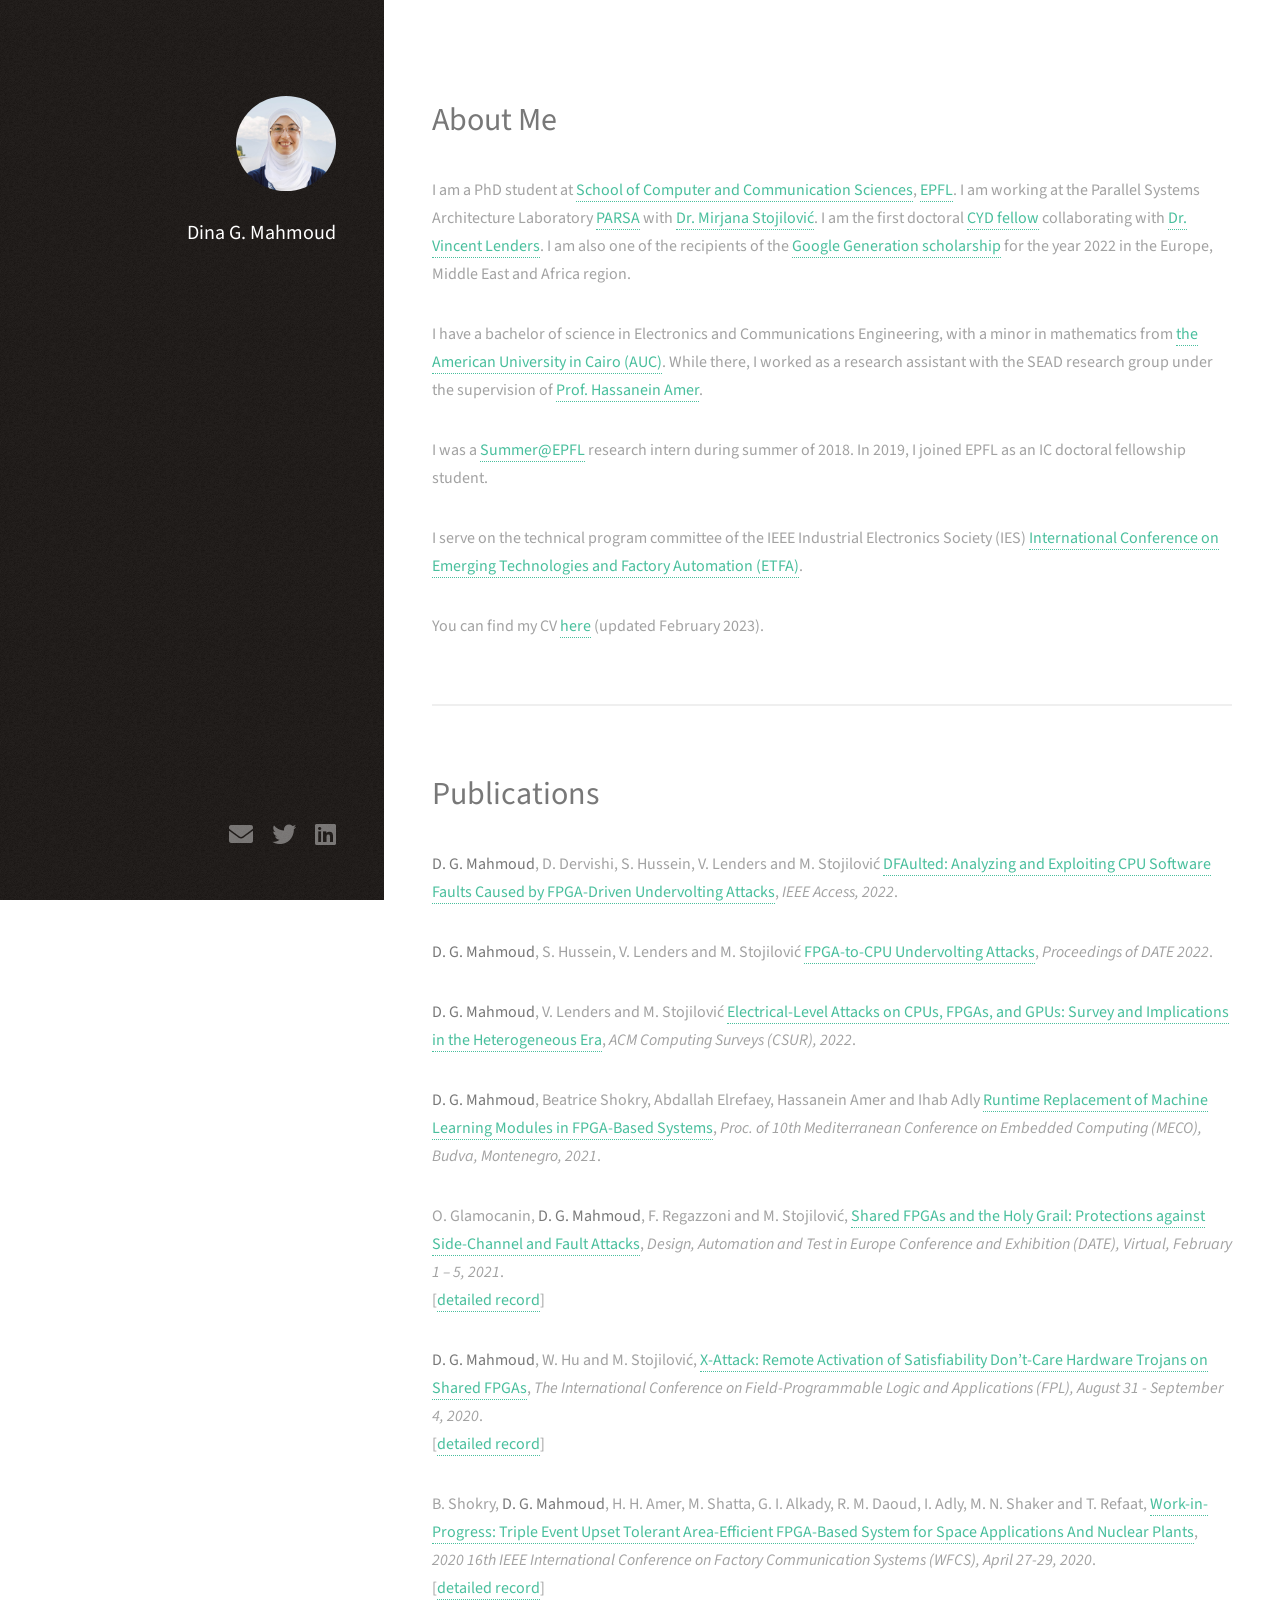
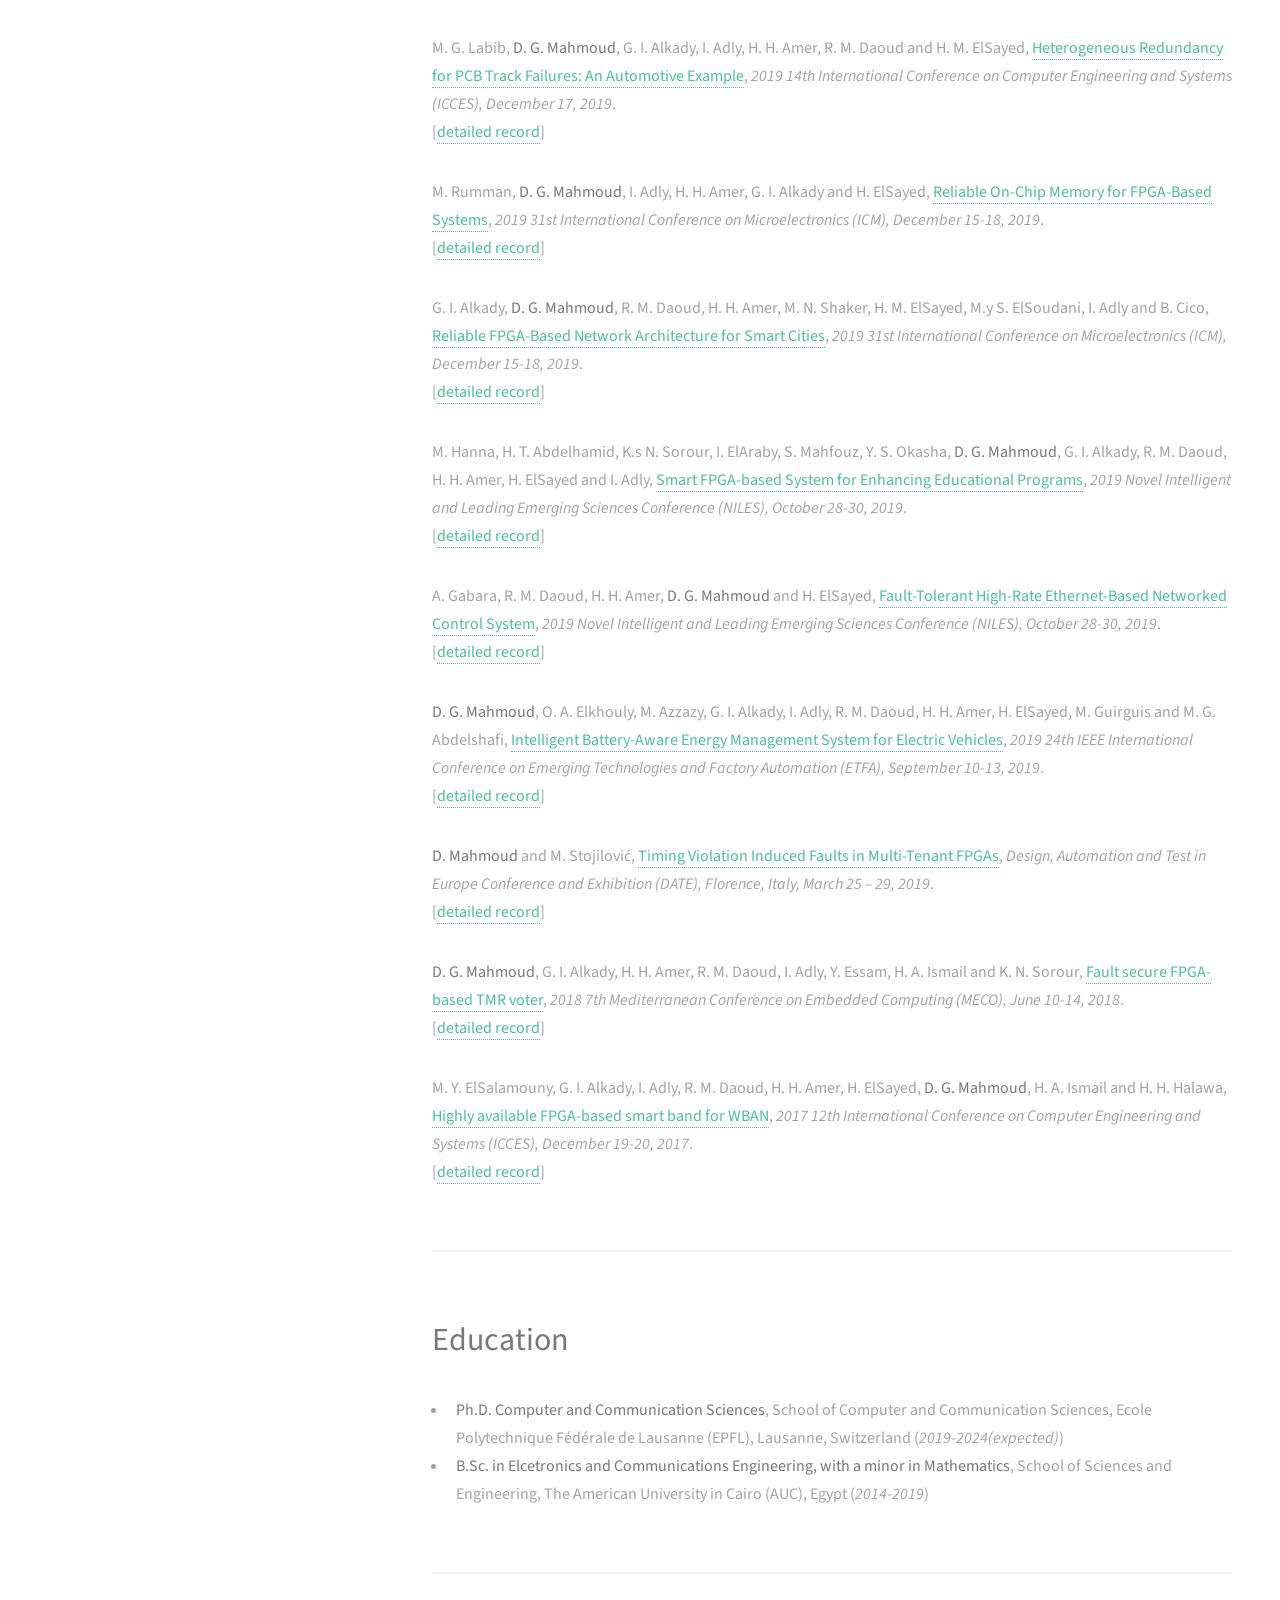
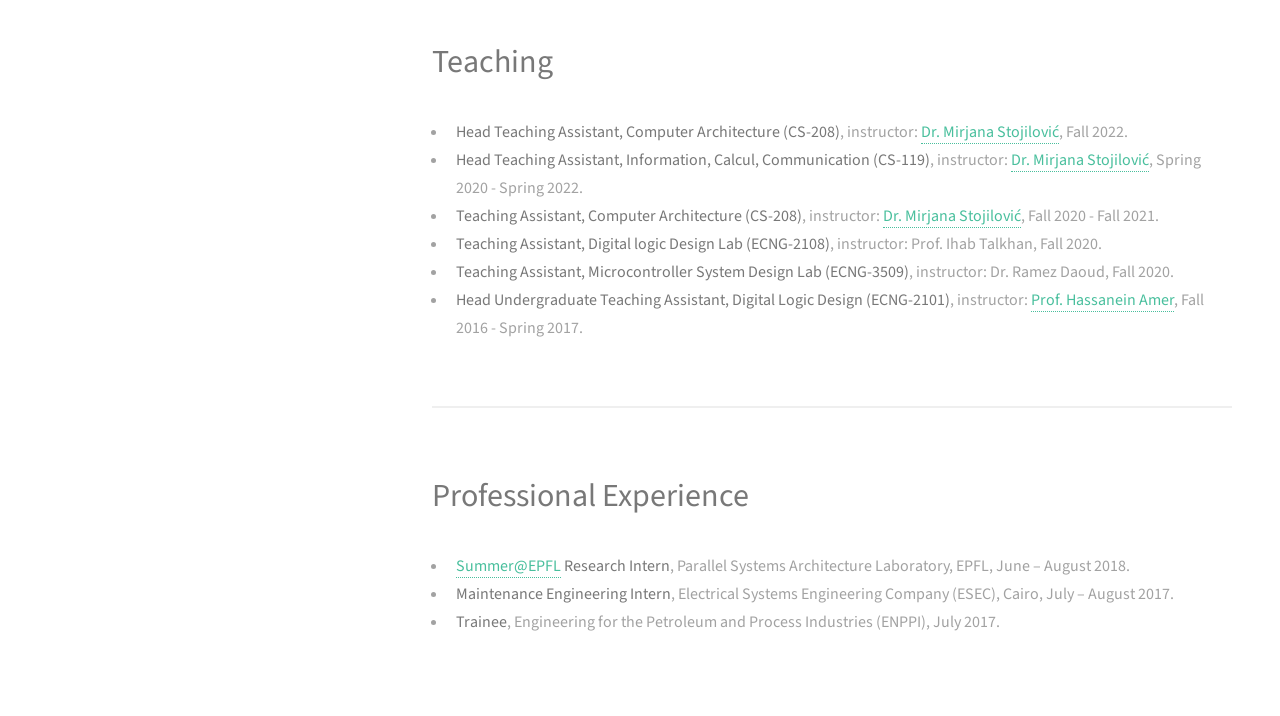
==== commit 901be24e: "Update resume and add DFAulted" ====
--- a/index.html
+++ b/index.html
@@ -44,7 +44,7 @@
 
 						<p>I serve on the technical program committee of the IEEE Industrial Electronics Society (IES) <a href="https://2021.ieee-etfa.org/">International Conference on Emerging Technologies and Factory Automation (ETFA)</a>.</p>
 
-						<p>You can find my CV <a href="Dina_Mahmoud_Resume.pdf">here</a> (updated March 2022).</p>
+						<p>You can find my CV <a href="Dina_Mahmoud_Resume.pdf">here</a> (updated February 2023).</p>
 					</section>
 
 				<!-- Two -->
@@ -52,6 +52,12 @@
 					<header class="major">
 						<h2>Publications</h2>
 					</header>
+					<tr>
+						<td><p> <b>D. G. Mahmoud</b>, D. Dervishi, S. Hussein, V. Lenders and M. Stojilović 
+						<a href="https://ieeexplore.ieee.org/document/9997521">
+							DFAulted: Analyzing and Exploiting CPU Software Faults Caused by FPGA-Driven Undervolting Attacks</a>, 
+							<i>IEEE Access, 2022</i>.<br> </p></td>
+					  </tr>
 					<tr>
 						<td><p> <b>D. G. Mahmoud</b>, S. Hussein, V. Lenders and M. Stojilović 
 						<a href="https://infoscience.epfl.ch/record/291432/files/Mahmoud22%20FPGA-to-CPU%20undervolting%20attacks%20%28eprint%29.pdf">
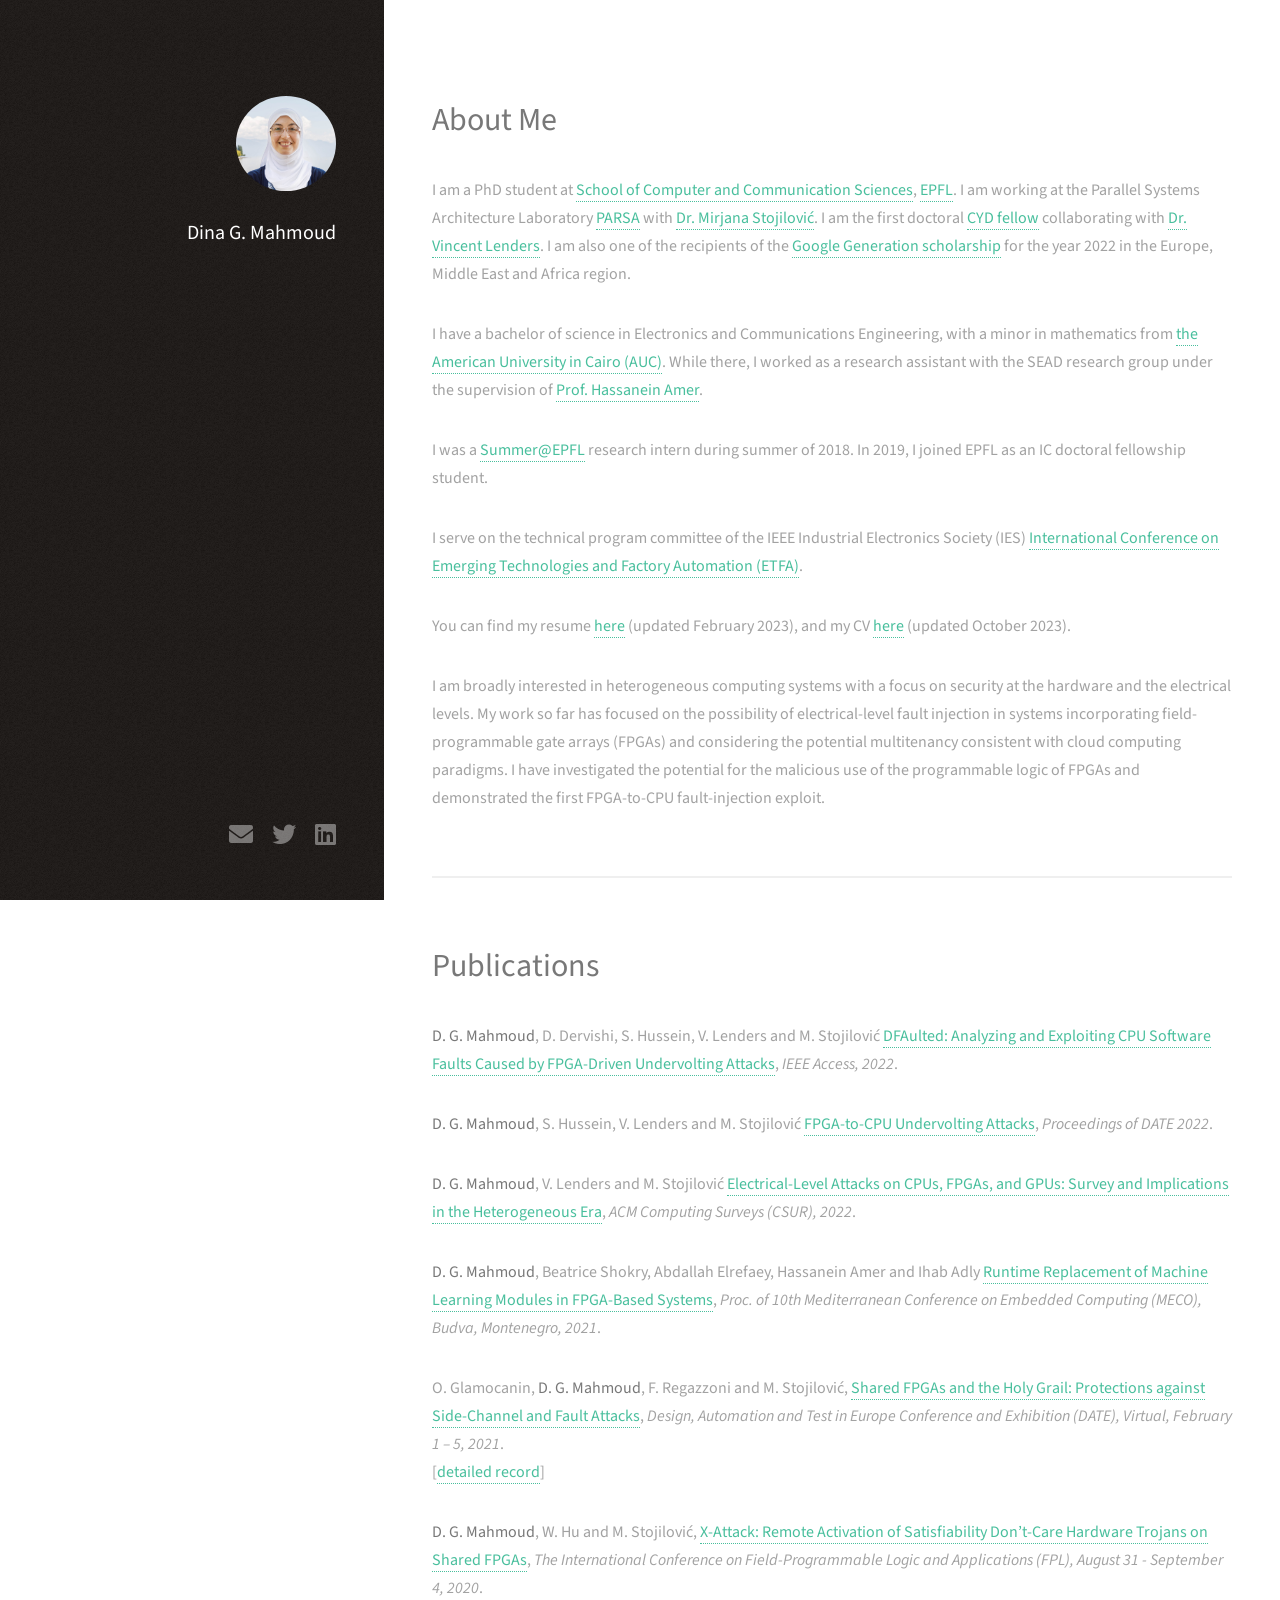
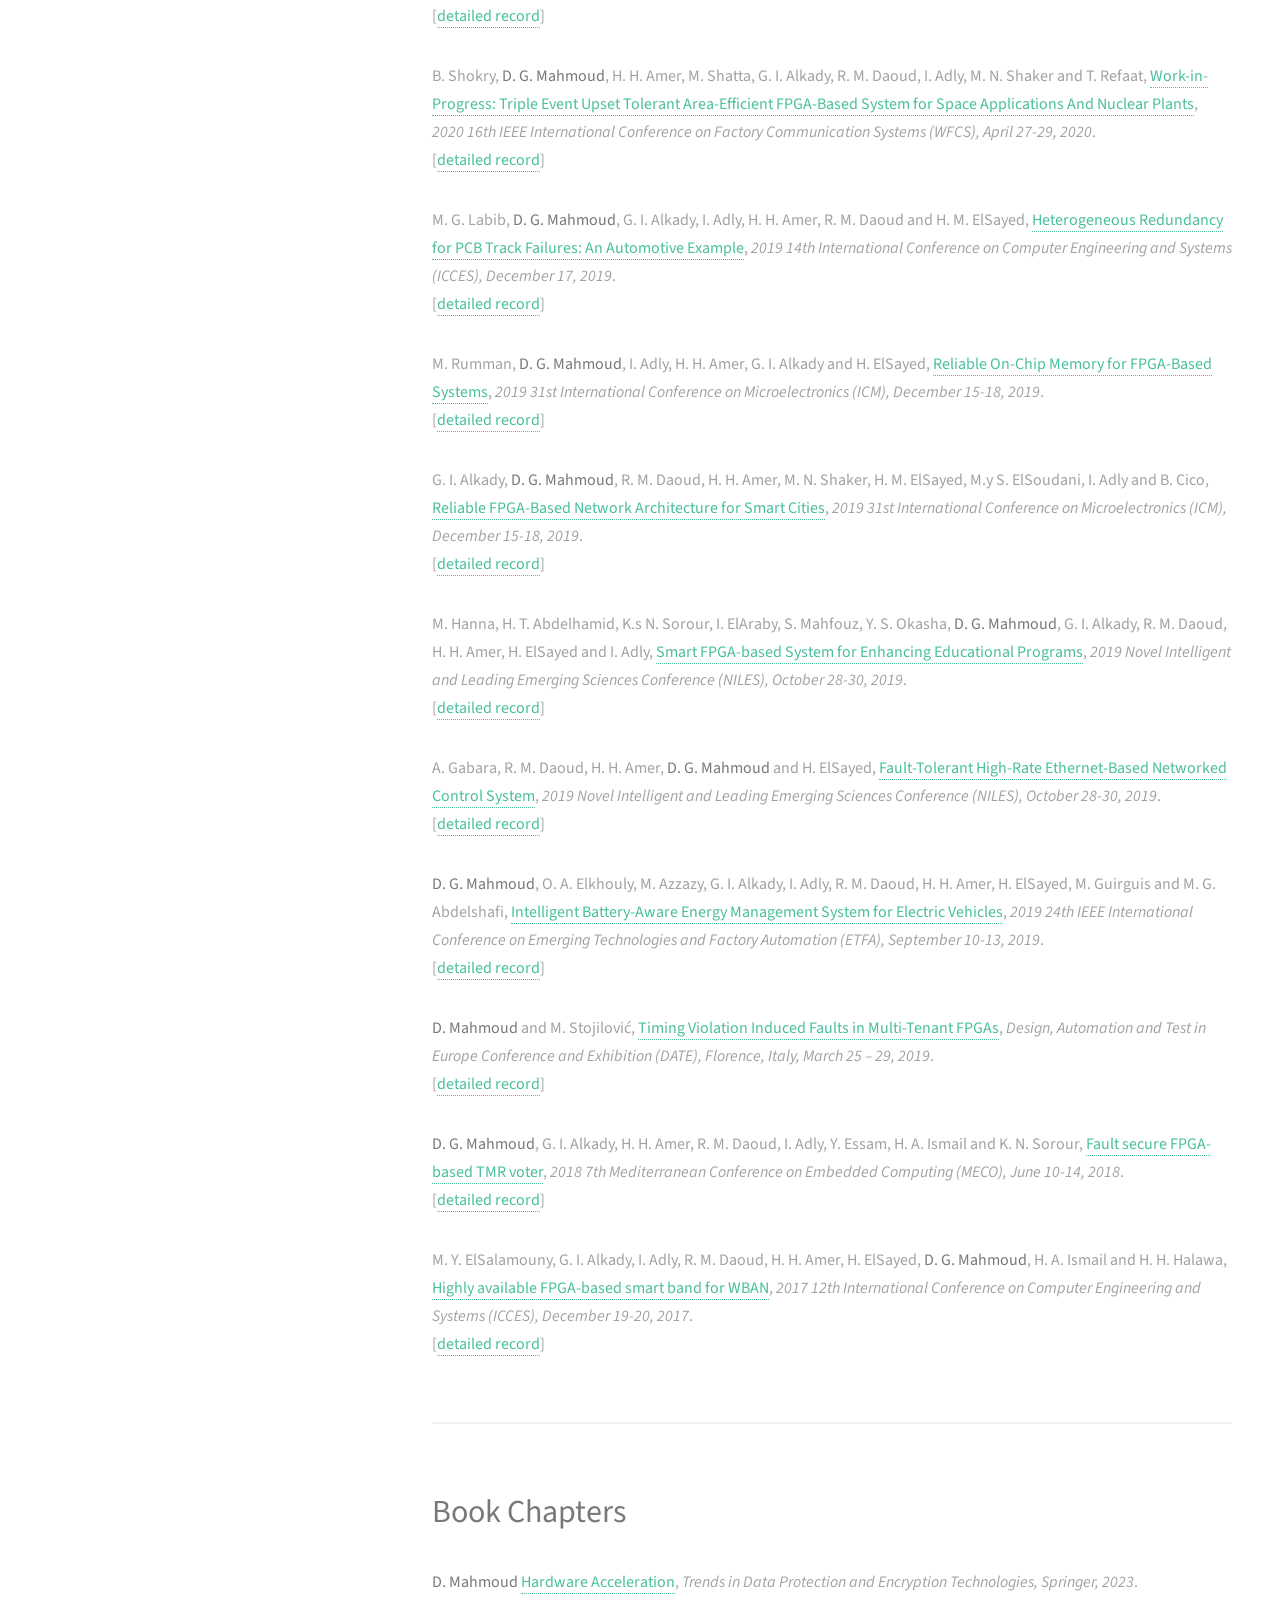
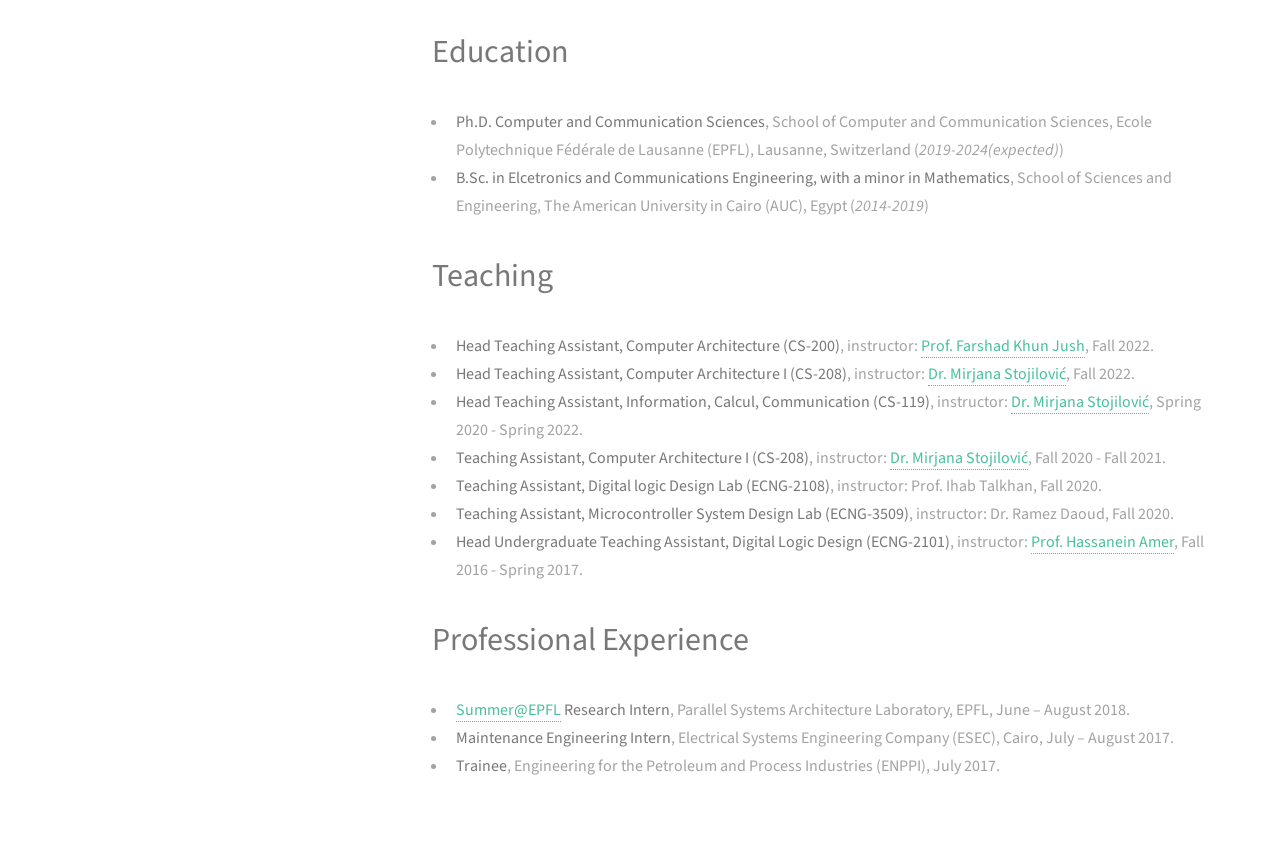
==== commit 1e41a44f: "Add academic CV, update intro, and add CS-200" ====
--- a/index.html
+++ b/index.html
@@ -31,7 +31,7 @@
 						</header>
 						<p>I am a PhD student at <a href="https://www.epfl.ch/schools/ic/">School of Computer and Communication Sciences</a>, <a href="https://www.epfl.ch/en/"> EPFL</a>.
 						I am working at the Parallel Systems Architecture Laboratory <a href="https://www.parsa.epfl.ch/">PARSA</a> with 
-						<a href="https://people.epfl.ch/mirjana.stojilovic">Dr. Mirjana Stojilovi&#263</a>. I am the first doctoral 
+						<a href="https://mirjanastojilovic.github.io/">Dr. Mirjana Stojilovi&#263</a>. I am the first doctoral 
 						<a href="https://www.epfl.ch/research/services/fund-research/funding-opportunities/fellowship-mobility/cyd-fellowships/">CYD fellow</a> collaborating with 
 						<a href="https://lenders.ch">Dr. Vincent Lenders</a>. I am also one of the recipients of the <a href="https://buildyourfuture.withgoogle.com/scholarships/google-scholarship-recipients">Google Generation scholarship</a> for the year 2022 in the Europe, Middle East and Africa region.</p>
 
@@ -44,7 +44,9 @@
 
 						<p>I serve on the technical program committee of the IEEE Industrial Electronics Society (IES) <a href="https://2021.ieee-etfa.org/">International Conference on Emerging Technologies and Factory Automation (ETFA)</a>.</p>
 
-						<p>You can find my CV <a href="Dina_Mahmoud_Resume.pdf">here</a> (updated February 2023).</p>
+						<p>You can find my resume <a href="Dina_Mahmoud_Resume.pdf">here</a> (updated February 2023), and my CV <a href="Dina_Mahmoud_CV.pdf">here</a> (updated October 2023).</p>
+
+						<p>I am broadly interested in heterogeneous computing systems with a focus on security at the hardware and the electrical levels. My work so far has focused on the possibility of electrical-level fault injection in systems incorporating field-programmable gate arrays (FPGAs) and considering the potential multitenancy consistent with cloud computing paradigms. I have investigated the potential for the malicious use of the programmable logic of FPGAs and demonstrated the first FPGA-to-CPU fault-injection exploit.</p>
 					</section>
 
 				<!-- Two -->
@@ -164,6 +166,18 @@
 				<!-- Three -->
 				<section id="three">
 					<header class="major">
+						<h2>Book Chapters</h2>
+					</header>
+					<tr>
+						<td><p> <b>D. Mahmoud</b> 
+						<a href=https://link.springer.com/chapter/10.1007/978-3-031-33386-6_20>
+							Hardware Acceleration</a>, 
+							<i>Trends in Data Protection and Encryption Technologies, Springer, 2023</i>.<br> </p></td>
+					  </tr>
+
+				<!-- Four -->
+				<section id="four">
+					<header class="major">
 						<h2>Education</h2>
 					</header>
 					<ul>
@@ -174,17 +188,19 @@
 					  </ul>
 				</section>
 
-				<!-- Four -->
-				<section id="four">
+				<!-- Five -->
+				<section id="five">
 					<header class="major">
 						<h2>Teaching</h2>
 					</header>
 					<ul>
-						<li><strong>Head Teaching Assistant, Computer Architecture (CS-208)</strong>, instructor: <a href="https://people.epfl.ch/mirjana.stojilovic">Dr. Mirjana Stojilovi&#263</a>,
+						<li><strong>Head Teaching Assistant, Computer Architecture (CS-200)</strong>, instructor: <a href="https://people.epfl.ch/farshad.khunjush">Prof. Farshad Khun Jush</a>,
+							Fall 2022.</li>
+						<li><strong>Head Teaching Assistant, Computer Architecture I (CS-208)</strong>, instructor: <a href="https://people.epfl.ch/mirjana.stojilovic">Dr. Mirjana Stojilovi&#263</a>,
 							Fall 2022.</li>
 						<li><strong>Head Teaching Assistant, Information, Calcul, Communication (CS-119)</strong>, instructor: <a href="https://people.epfl.ch/mirjana.stojilovic">Dr. Mirjana Stojilovi&#263</a>,
 							Spring 2020 - Spring 2022.</li>
-						<li><strong>Teaching Assistant, Computer Architecture (CS-208)</strong>, instructor: <a href="https://people.epfl.ch/mirjana.stojilovic">Dr. Mirjana Stojilovi&#263</a>,
+						<li><strong>Teaching Assistant, Computer Architecture I (CS-208)</strong>, instructor: <a href="https://people.epfl.ch/mirjana.stojilovic">Dr. Mirjana Stojilovi&#263</a>,
 							Fall 2020 - Fall 2021.</li>
 						<li><strong>Teaching Assistant, Digital logic Design Lab (ECNG-2108)</strong>, instructor: Prof. Ihab Talkhan, 
 							Fall 2020.</li>
@@ -195,8 +211,8 @@
 						</ul>
 				</section>
 
-				<!-- Five -->
-				<section id="five">
+				<!-- Six -->
+				<section id="six">
 					<header class="major">
 						<h2>Professional Experience</h2>
 					</header>
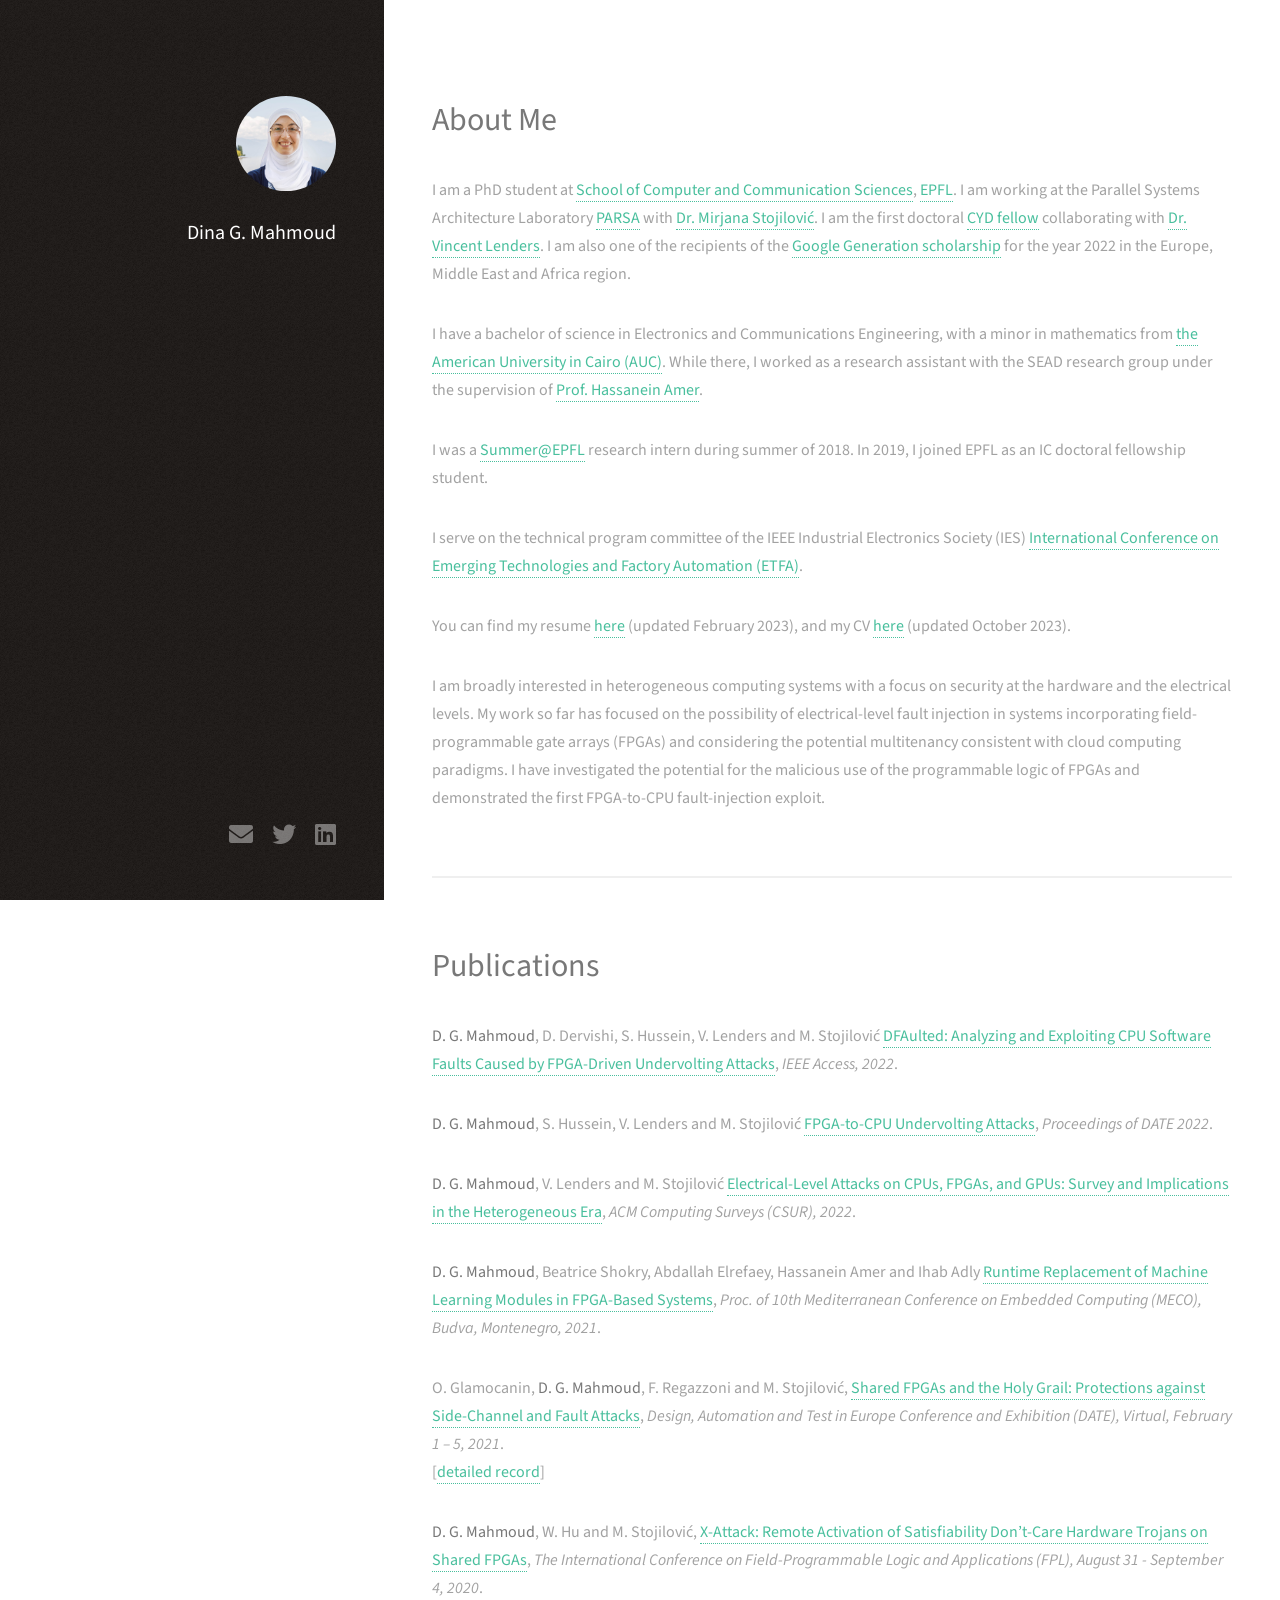
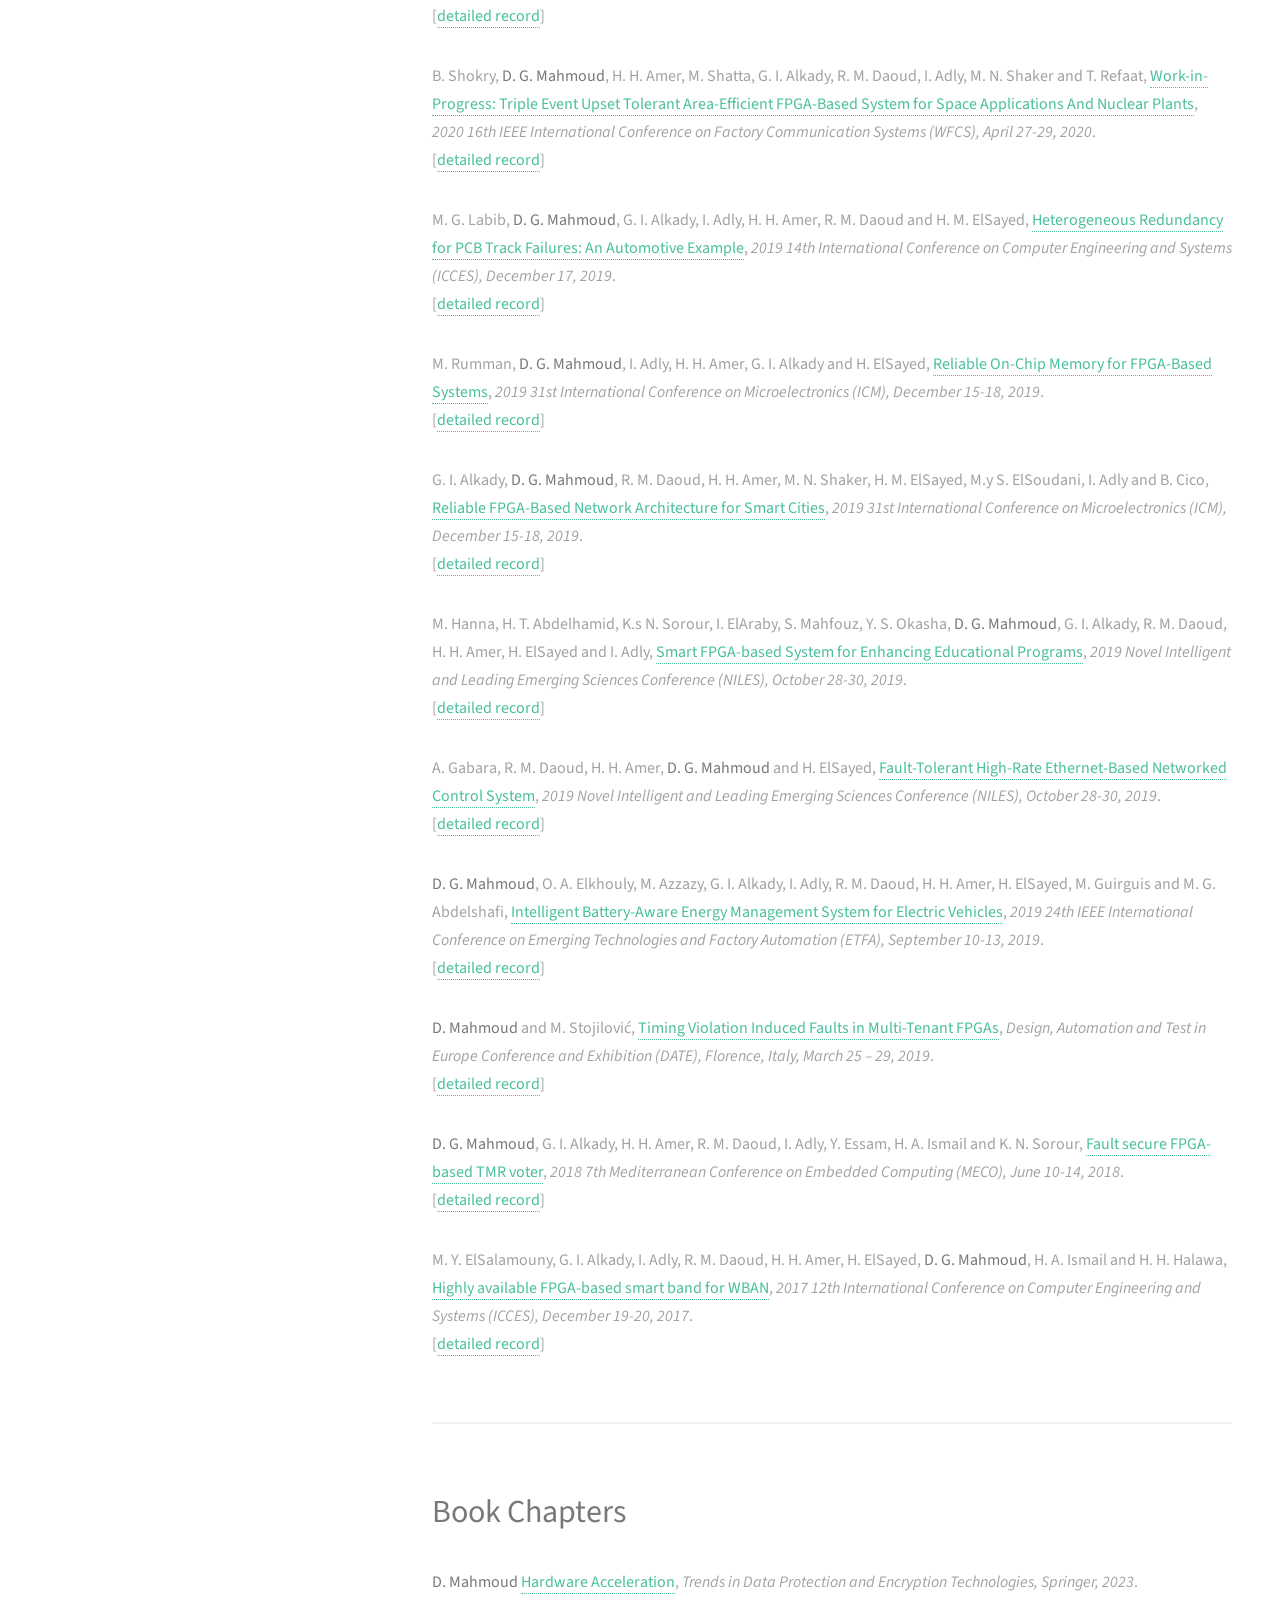
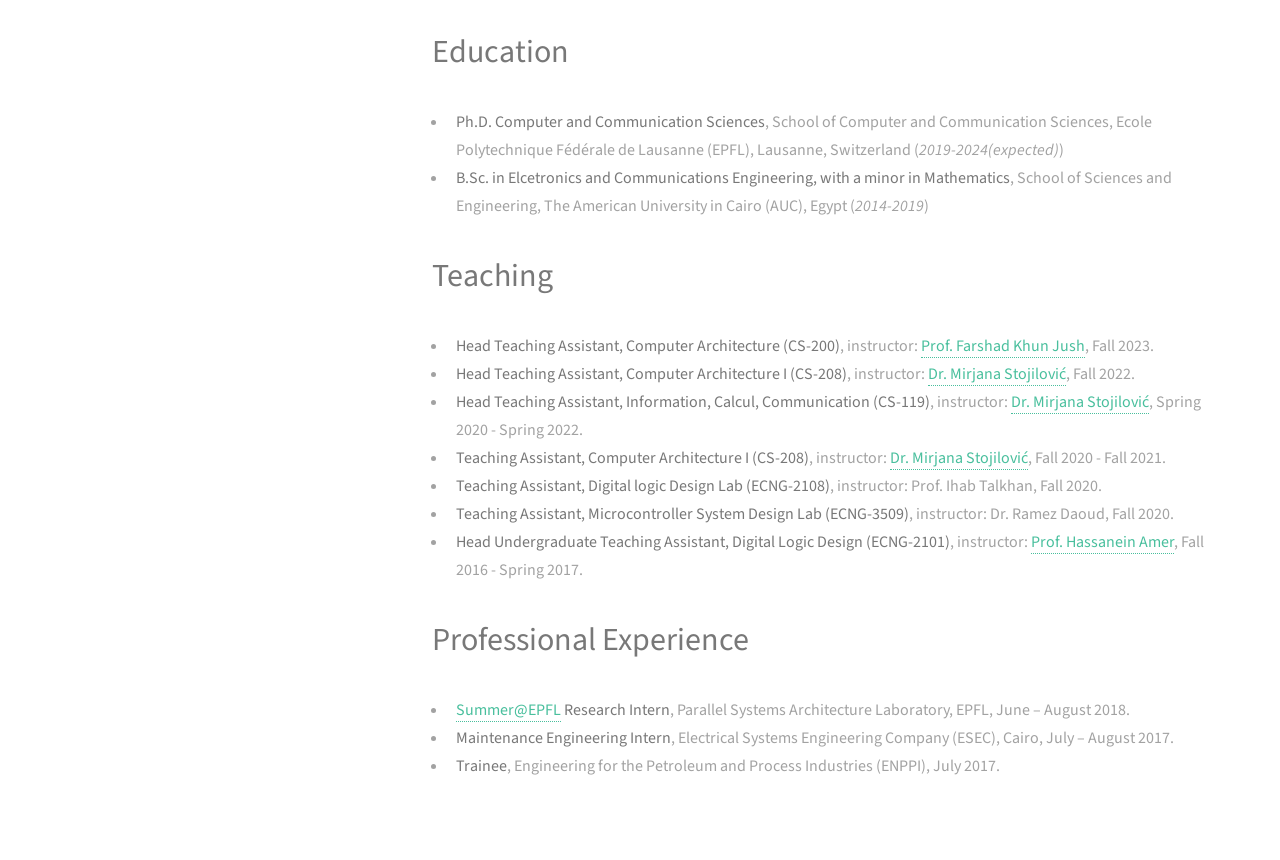
==== commit edf78fda: "Fix date for CS-200" ====
--- a/index.html
+++ b/index.html
@@ -195,7 +195,7 @@
 					</header>
 					<ul>
 						<li><strong>Head Teaching Assistant, Computer Architecture (CS-200)</strong>, instructor: <a href="https://people.epfl.ch/farshad.khunjush">Prof. Farshad Khun Jush</a>,
-							Fall 2022.</li>
+							Fall 2023.</li>
 						<li><strong>Head Teaching Assistant, Computer Architecture I (CS-208)</strong>, instructor: <a href="https://people.epfl.ch/mirjana.stojilovic">Dr. Mirjana Stojilovi&#263</a>,
 							Fall 2022.</li>
 						<li><strong>Head Teaching Assistant, Information, Calcul, Communication (CS-119)</strong>, instructor: <a href="https://people.epfl.ch/mirjana.stojilovic">Dr. Mirjana Stojilovi&#263</a>,
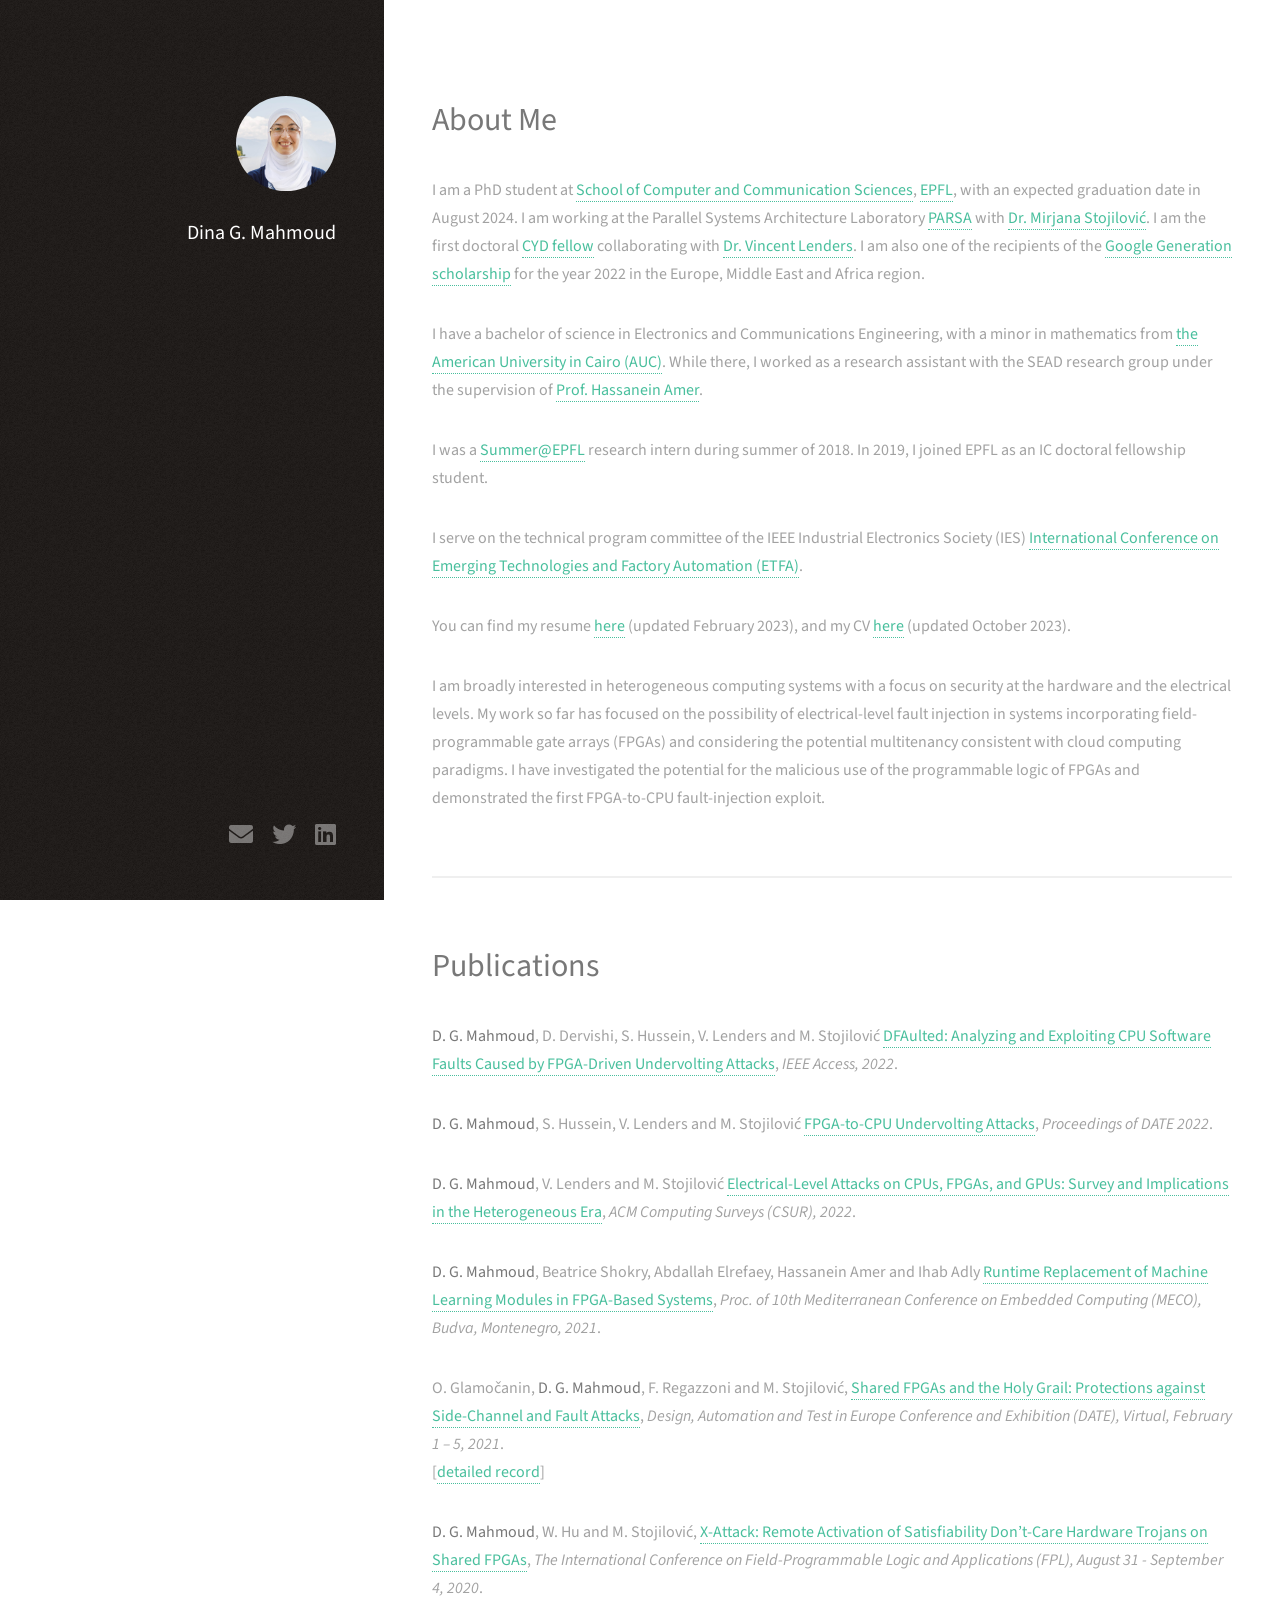
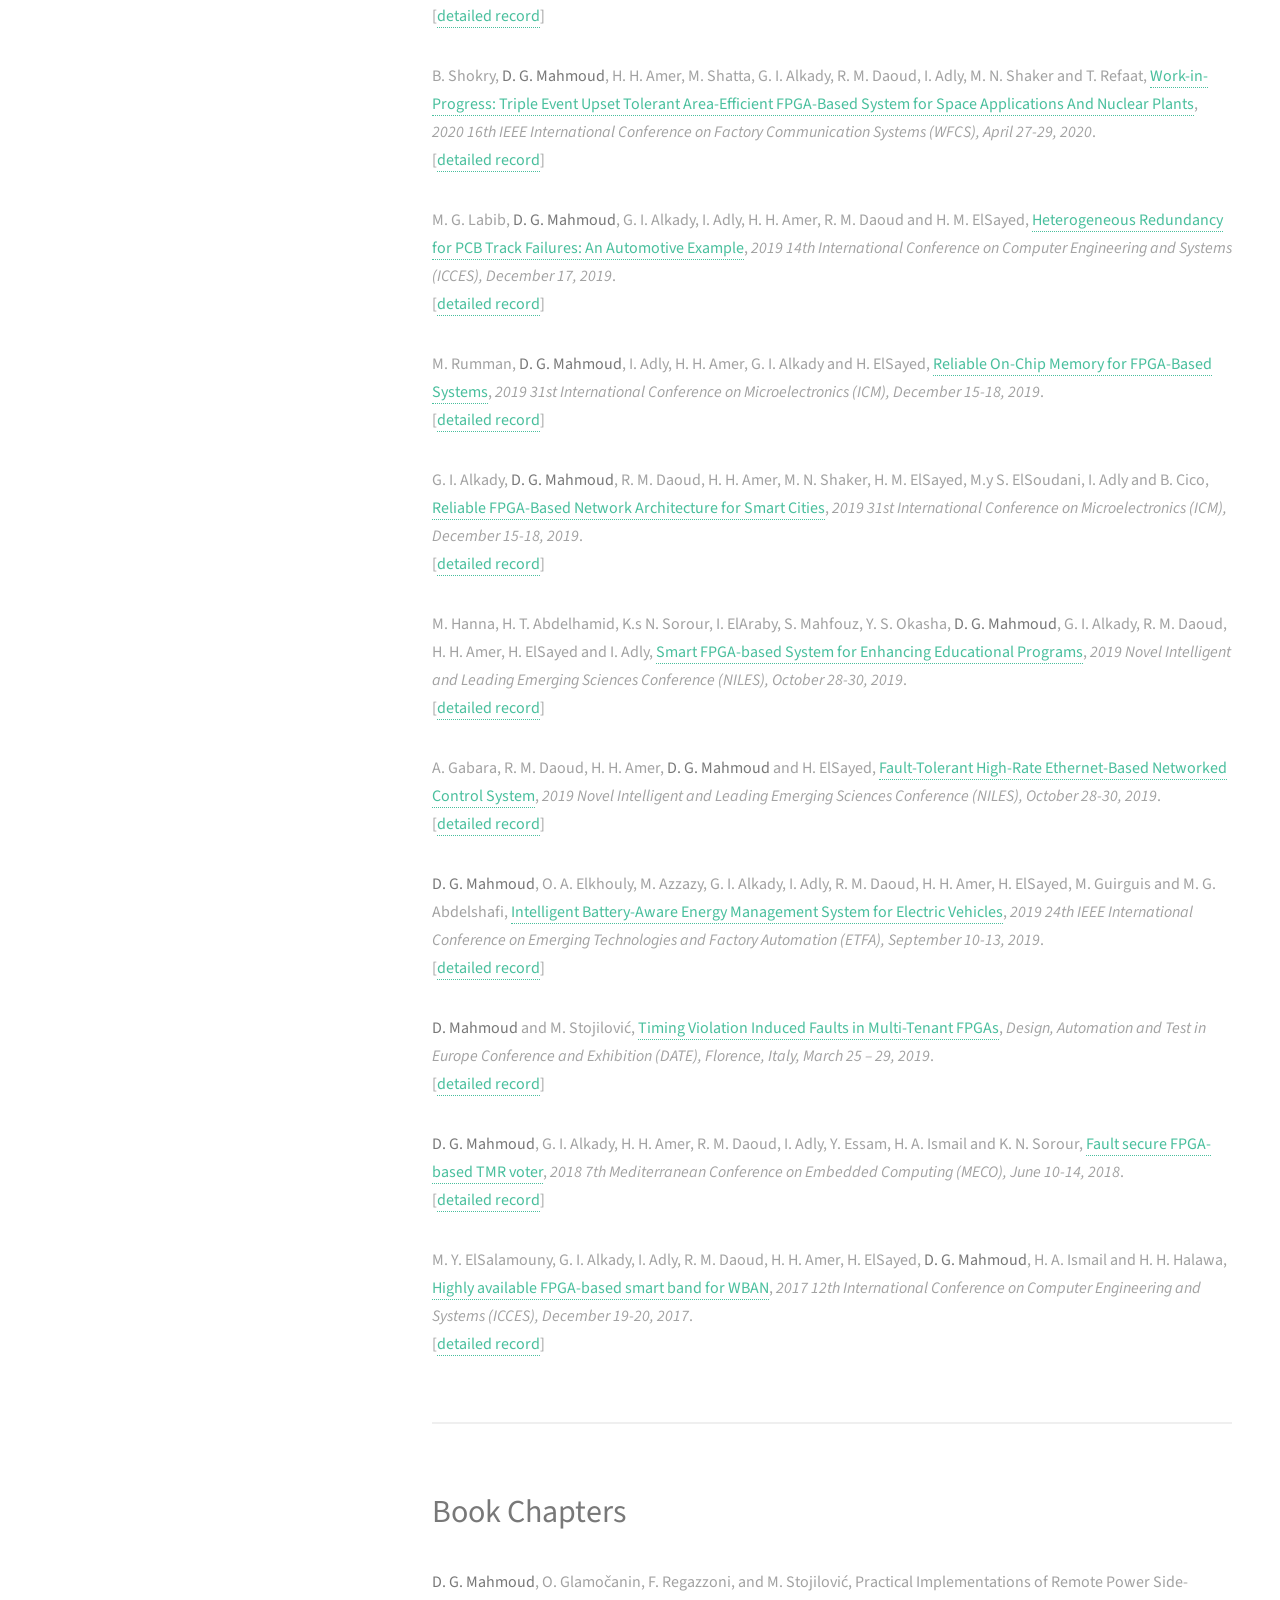
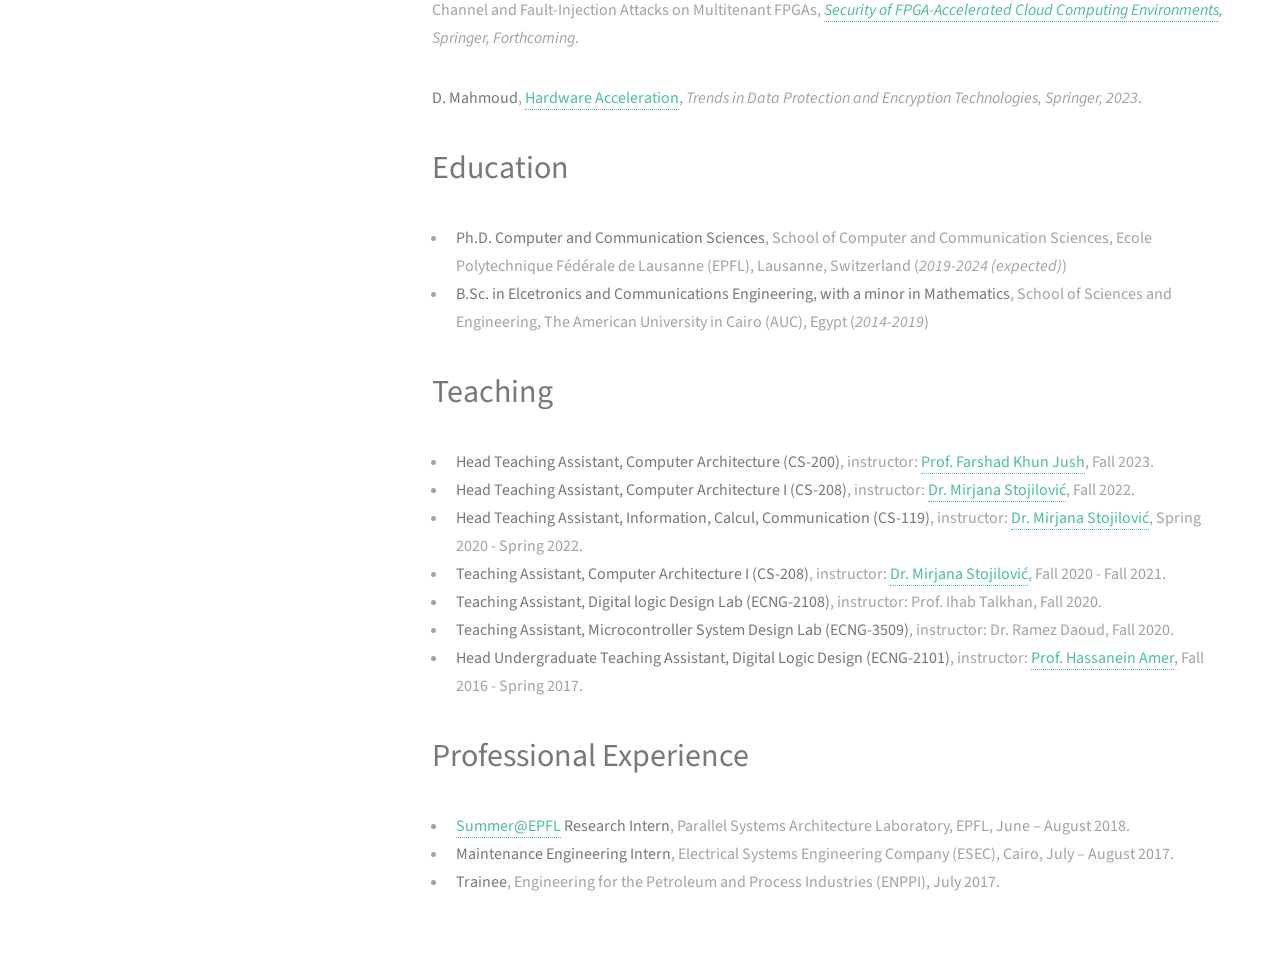
==== commit 2cf36f60: "Add new book chapter" ====
--- a/index.html
+++ b/index.html
@@ -29,7 +29,7 @@
 						<header class="major">
 							<h2>About Me</h2>
 						</header>
-						<p>I am a PhD student at <a href="https://www.epfl.ch/schools/ic/">School of Computer and Communication Sciences</a>, <a href="https://www.epfl.ch/en/"> EPFL</a>.
+						<p>I am a PhD student at <a href="https://www.epfl.ch/schools/ic/">School of Computer and Communication Sciences</a>, <a href="https://www.epfl.ch/en/"> EPFL</a>, with an expected graduation date in August 2024.
 						I am working at the Parallel Systems Architecture Laboratory <a href="https://www.parsa.epfl.ch/">PARSA</a> with 
 						<a href="https://mirjanastojilovic.github.io/">Dr. Mirjana Stojilovi&#263</a>. I am the first doctoral 
 						<a href="https://www.epfl.ch/research/services/fund-research/funding-opportunities/fellowship-mobility/cyd-fellowships/">CYD fellow</a> collaborating with 
@@ -79,7 +79,7 @@
 							<i>Proc. of 10th Mediterranean Conference on Embedded Computing (MECO), Budva, Montenegro, 2021</i>.<br> </p></td>
 					  </tr>
 					<tr>
-						<td><p> O. Glamocanin, <b>D. G. Mahmoud</b>, F. Regazzoni
+						<td><p> O. Glamočanin, <b>D. G. Mahmoud</b>, F. Regazzoni
 						and M. Stojilović, 
 						<a href="https://infoscience.epfl.ch/record/282435?ln=en">
 							Shared FPGAs and the Holy Grail: Protections against Side-Channel and Fault Attacks</a>, 
@@ -169,7 +169,14 @@
 						<h2>Book Chapters</h2>
 					</header>
 					<tr>
-						<td><p> <b>D. Mahmoud</b> 
+						<td><p> <b>D. G. Mahmoud</b>, O. Glamočanin, F. Regazzoni, and M. Stojilović, Practical
+							Implementations of Remote Power Side-Channel and Fault-Injection Attacks on Multitenant
+							FPGAs, <i><a href=https://caslab.csl.yale.edu/books/cloud-fpga-security/index.html>
+								Security of FPGA-Accelerated Cloud Computing Environments</a>, 
+							Springer, Forthcoming</i>.<br> </p></td>
+					  </tr>
+					<tr>
+						<td><p> <b>D. Mahmoud</b>, 
 						<a href=https://link.springer.com/chapter/10.1007/978-3-031-33386-6_20>
 							Hardware Acceleration</a>, 
 							<i>Trends in Data Protection and Encryption Technologies, Springer, 2023</i>.<br> </p></td>
@@ -182,7 +189,7 @@
 					</header>
 					<ul>
 						<li><strong>Ph.D. Computer and Communication Sciences</strong>, School of Computer and Communication Sciences,
-					  Ecole Polytechnique Fédérale de Lausanne (EPFL), Lausanne, Switzerland (<em>2019-2024(expected)</em>)</li>
+					  Ecole Polytechnique Fédérale de Lausanne (EPFL), Lausanne, Switzerland (<em>2019-2024 (expected)</em>)</li>
 						<li><strong>B.Sc. in Elcetronics and Communications Engineering, with a minor in Mathematics</strong>, School of Sciences and Engineering,
 					  The American University in Cairo (AUC), Egypt (<em>2014-2019</em>)</li>
 					  </ul>
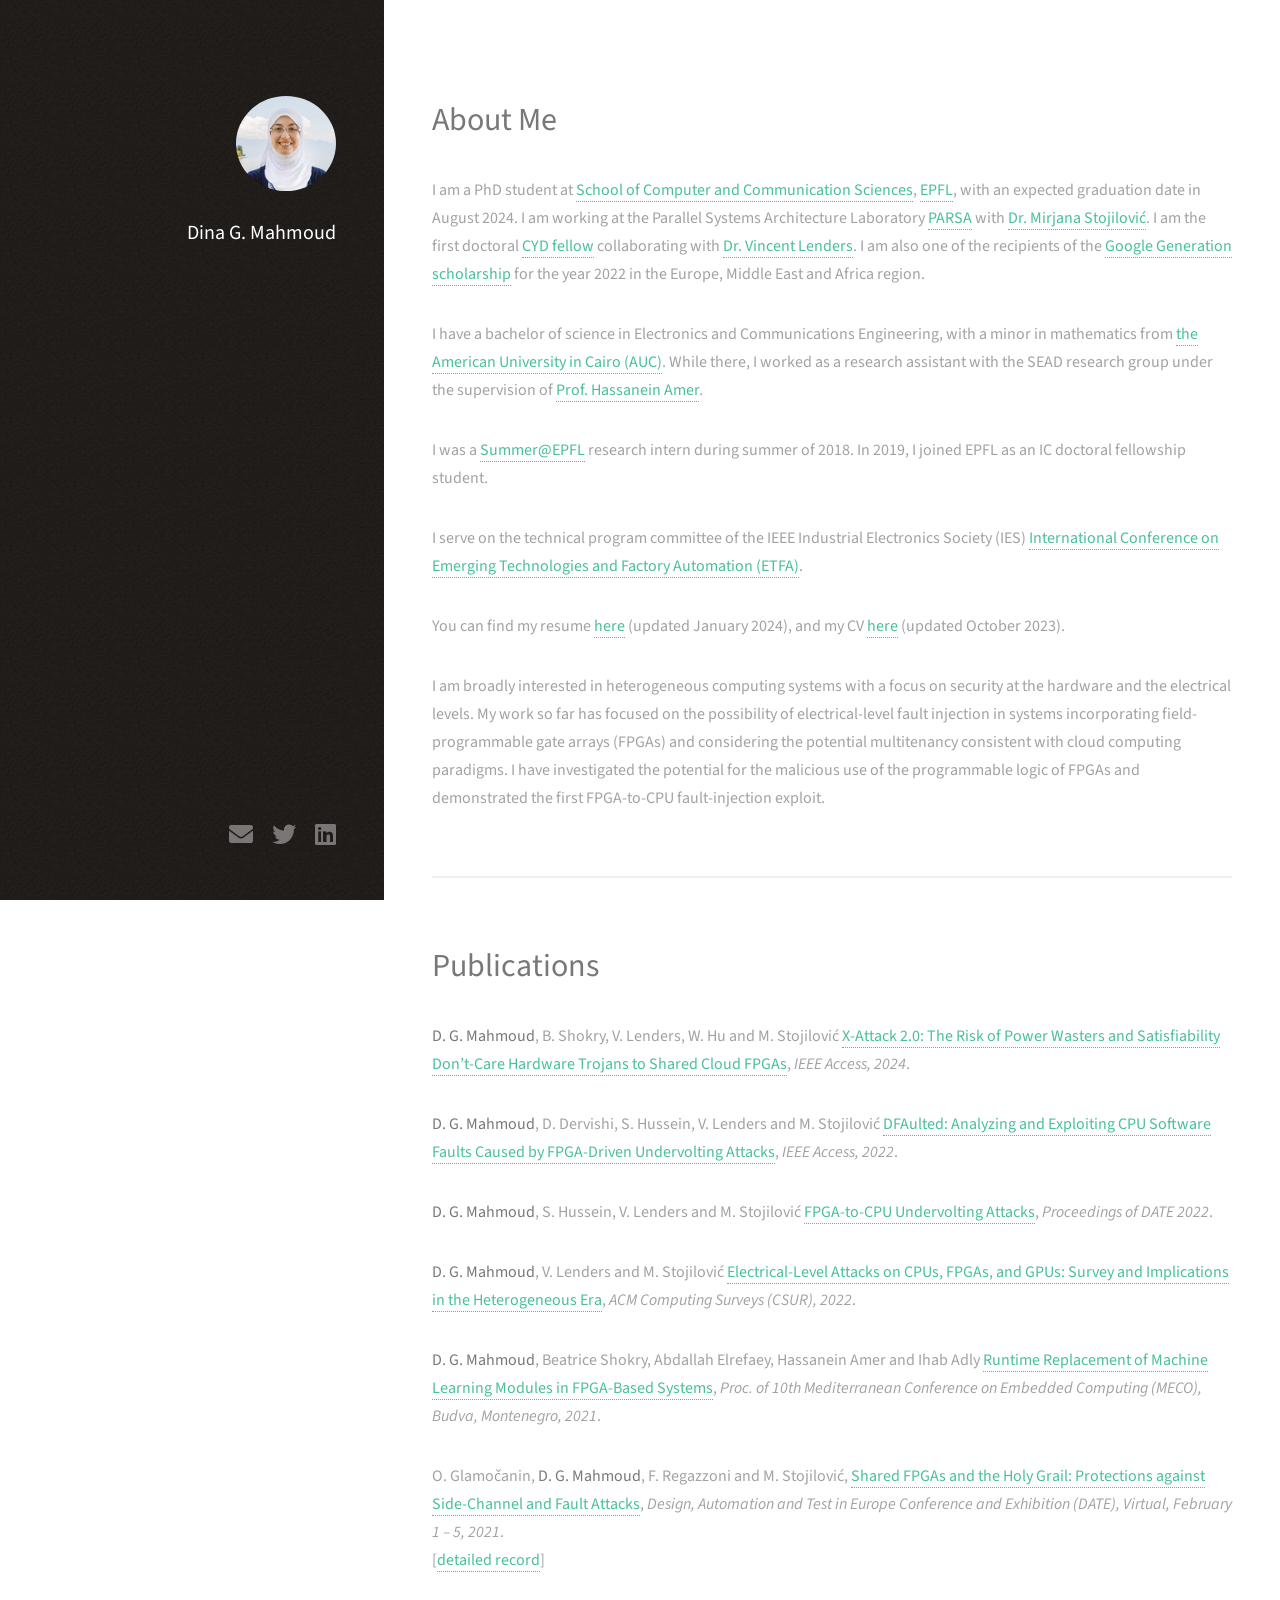
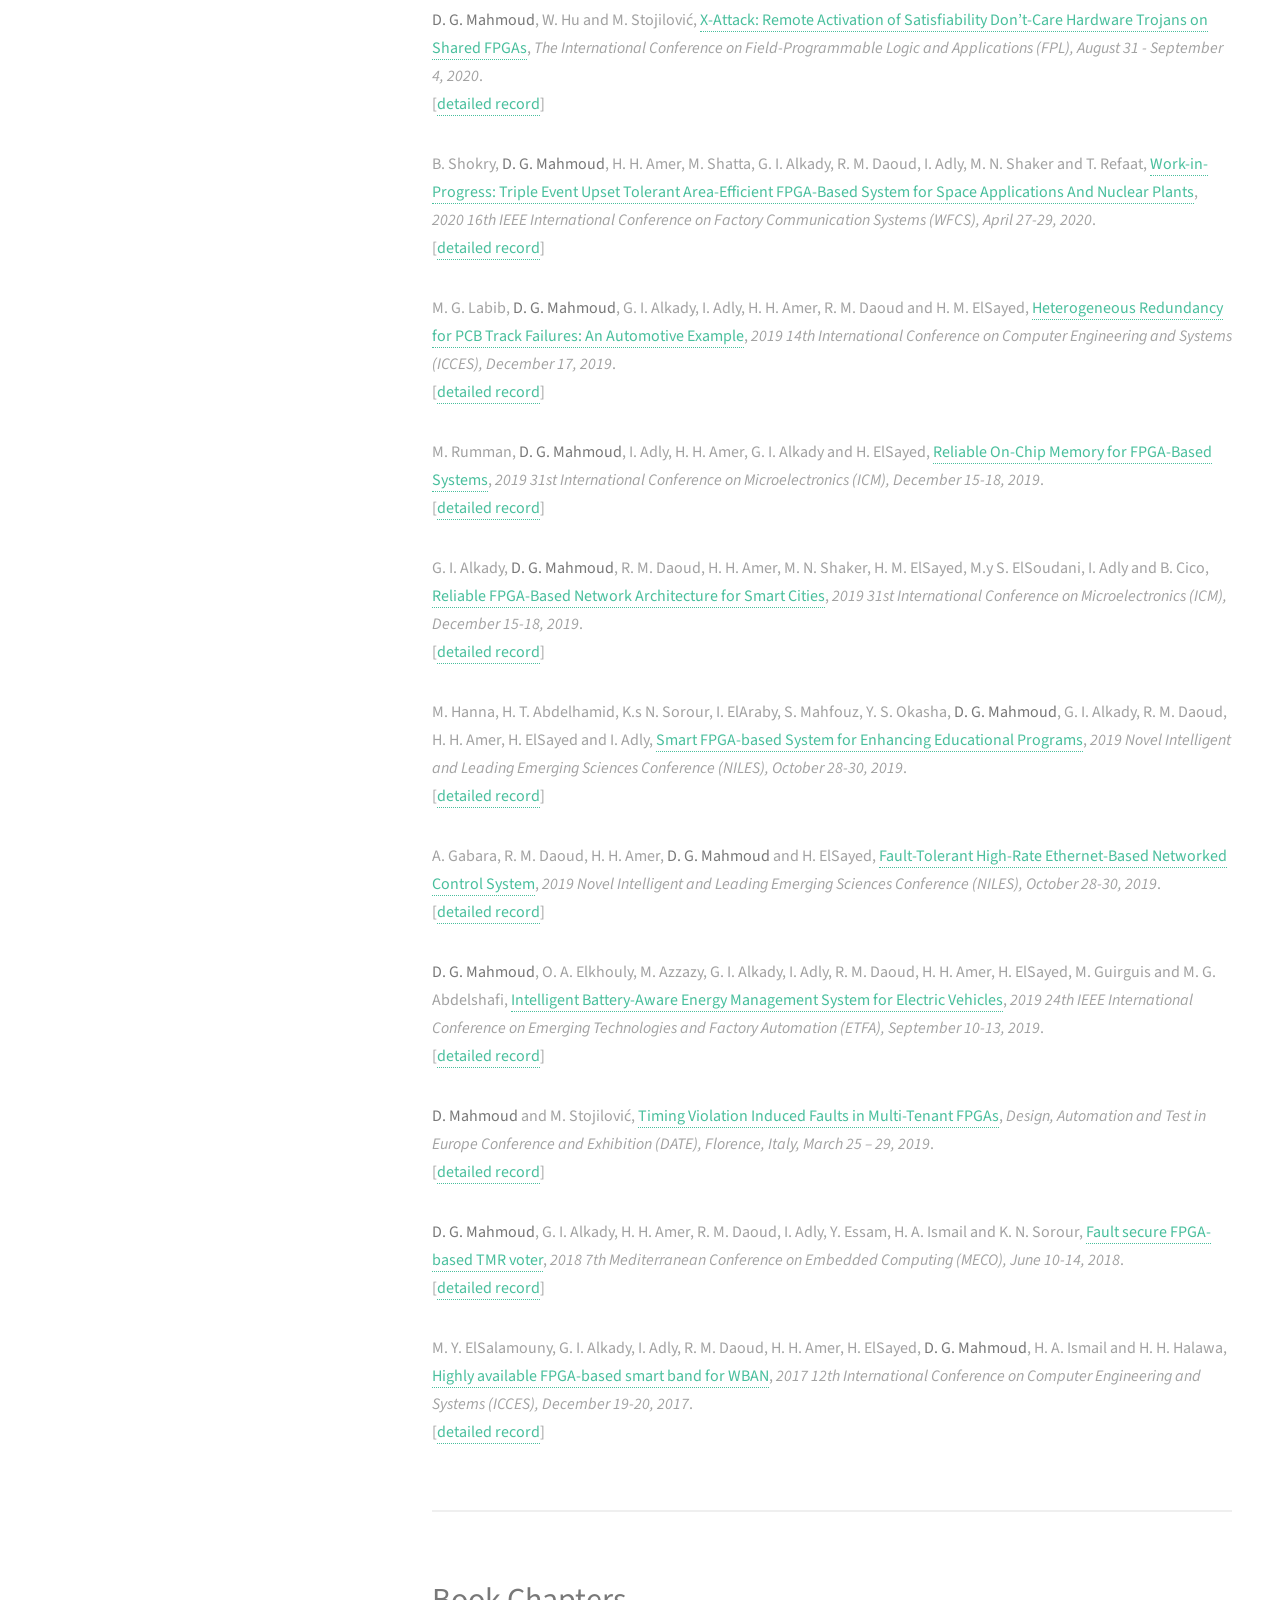
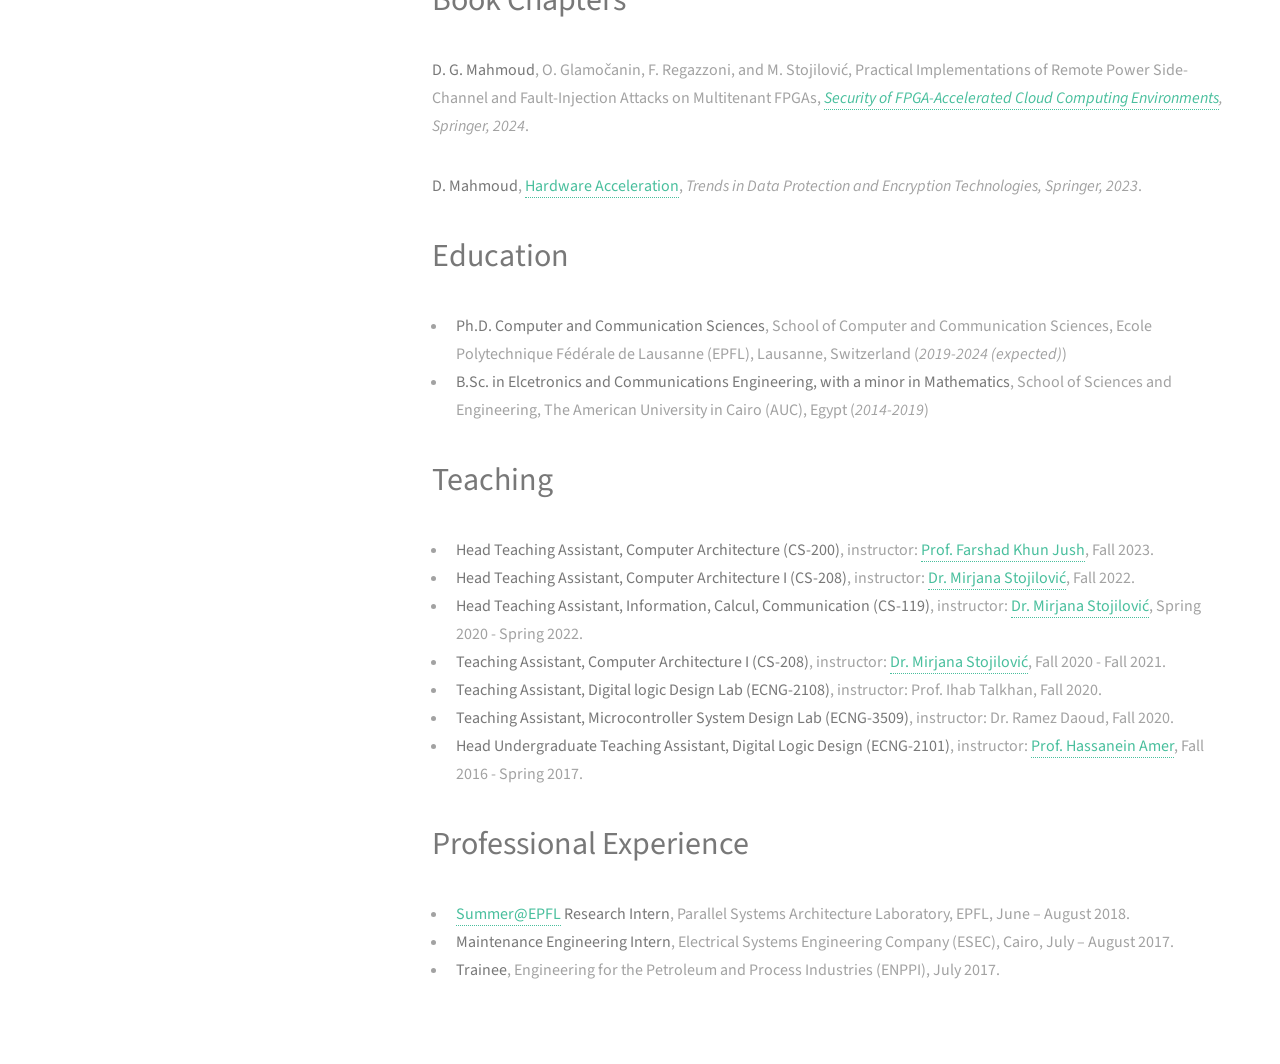
==== commit 4ea80a21: "Add X-Attack2" ====
--- a/index.html
+++ b/index.html
@@ -44,7 +44,7 @@
 
 						<p>I serve on the technical program committee of the IEEE Industrial Electronics Society (IES) <a href="https://2021.ieee-etfa.org/">International Conference on Emerging Technologies and Factory Automation (ETFA)</a>.</p>
 
-						<p>You can find my resume <a href="Dina_Mahmoud_Resume.pdf">here</a> (updated February 2023), and my CV <a href="Dina_Mahmoud_CV.pdf">here</a> (updated October 2023).</p>
+						<p>You can find my resume <a href="Dina_Mahmoud_Resume.pdf">here</a> (updated January 2024), and my CV <a href="Dina_Mahmoud_CV.pdf">here</a> (updated October 2023).</p>
 
 						<p>I am broadly interested in heterogeneous computing systems with a focus on security at the hardware and the electrical levels. My work so far has focused on the possibility of electrical-level fault injection in systems incorporating field-programmable gate arrays (FPGAs) and considering the potential multitenancy consistent with cloud computing paradigms. I have investigated the potential for the malicious use of the programmable logic of FPGAs and demonstrated the first FPGA-to-CPU fault-injection exploit.</p>
 					</section>
@@ -55,6 +55,12 @@
 						<h2>Publications</h2>
 					</header>
 					<tr>
+						<td><p> <b>D. G. Mahmoud</b>, B. Shokry, V. Lenders, W. Hu and M. Stojilović 
+						<a href="https://ieeexplore.ieee.org/abstract/document/10388319">
+							X-Attack 2.0: The Risk of Power Wasters and Satisfiability Don’t-Care Hardware Trojans to Shared Cloud FPGAs</a>, 
+							<i>IEEE Access, 2024</i>.<br> </p></td>
+					  </tr>
+					<tr>
 						<td><p> <b>D. G. Mahmoud</b>, D. Dervishi, S. Hussein, V. Lenders and M. Stojilović 
 						<a href="https://ieeexplore.ieee.org/document/9997521">
 							DFAulted: Analyzing and Exploiting CPU Software Faults Caused by FPGA-Driven Undervolting Attacks</a>, 
@@ -171,9 +177,9 @@
 					<tr>
 						<td><p> <b>D. G. Mahmoud</b>, O. Glamočanin, F. Regazzoni, and M. Stojilović, Practical
 							Implementations of Remote Power Side-Channel and Fault-Injection Attacks on Multitenant
-							FPGAs, <i><a href=https://caslab.csl.yale.edu/books/cloud-fpga-security/index.html>
+							FPGAs, <i><a href=https://link.springer.com/chapter/10.1007/978-3-031-45395-3_5>
 								Security of FPGA-Accelerated Cloud Computing Environments</a>, 
-							Springer, Forthcoming</i>.<br> </p></td>
+							Springer, 2024</i>.<br> </p></td>
 					  </tr>
 					<tr>
 						<td><p> <b>D. Mahmoud</b>, 
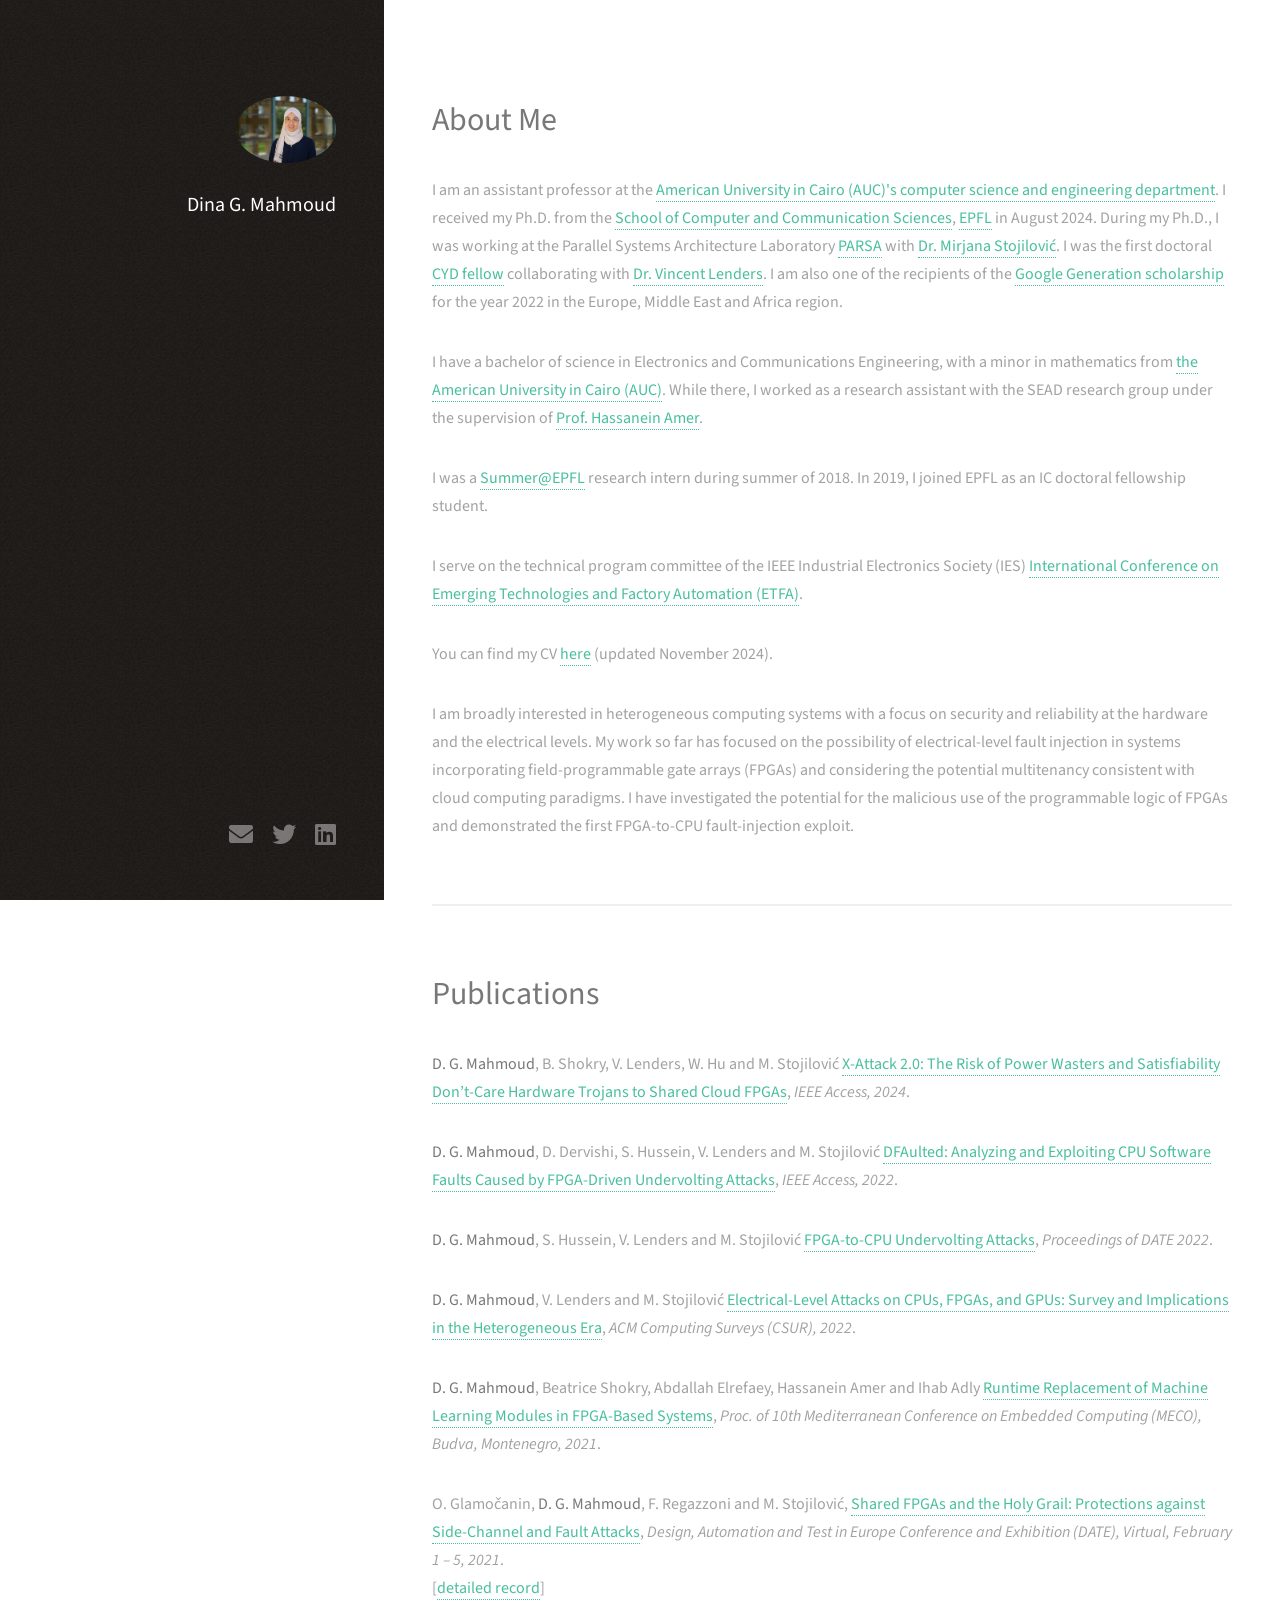
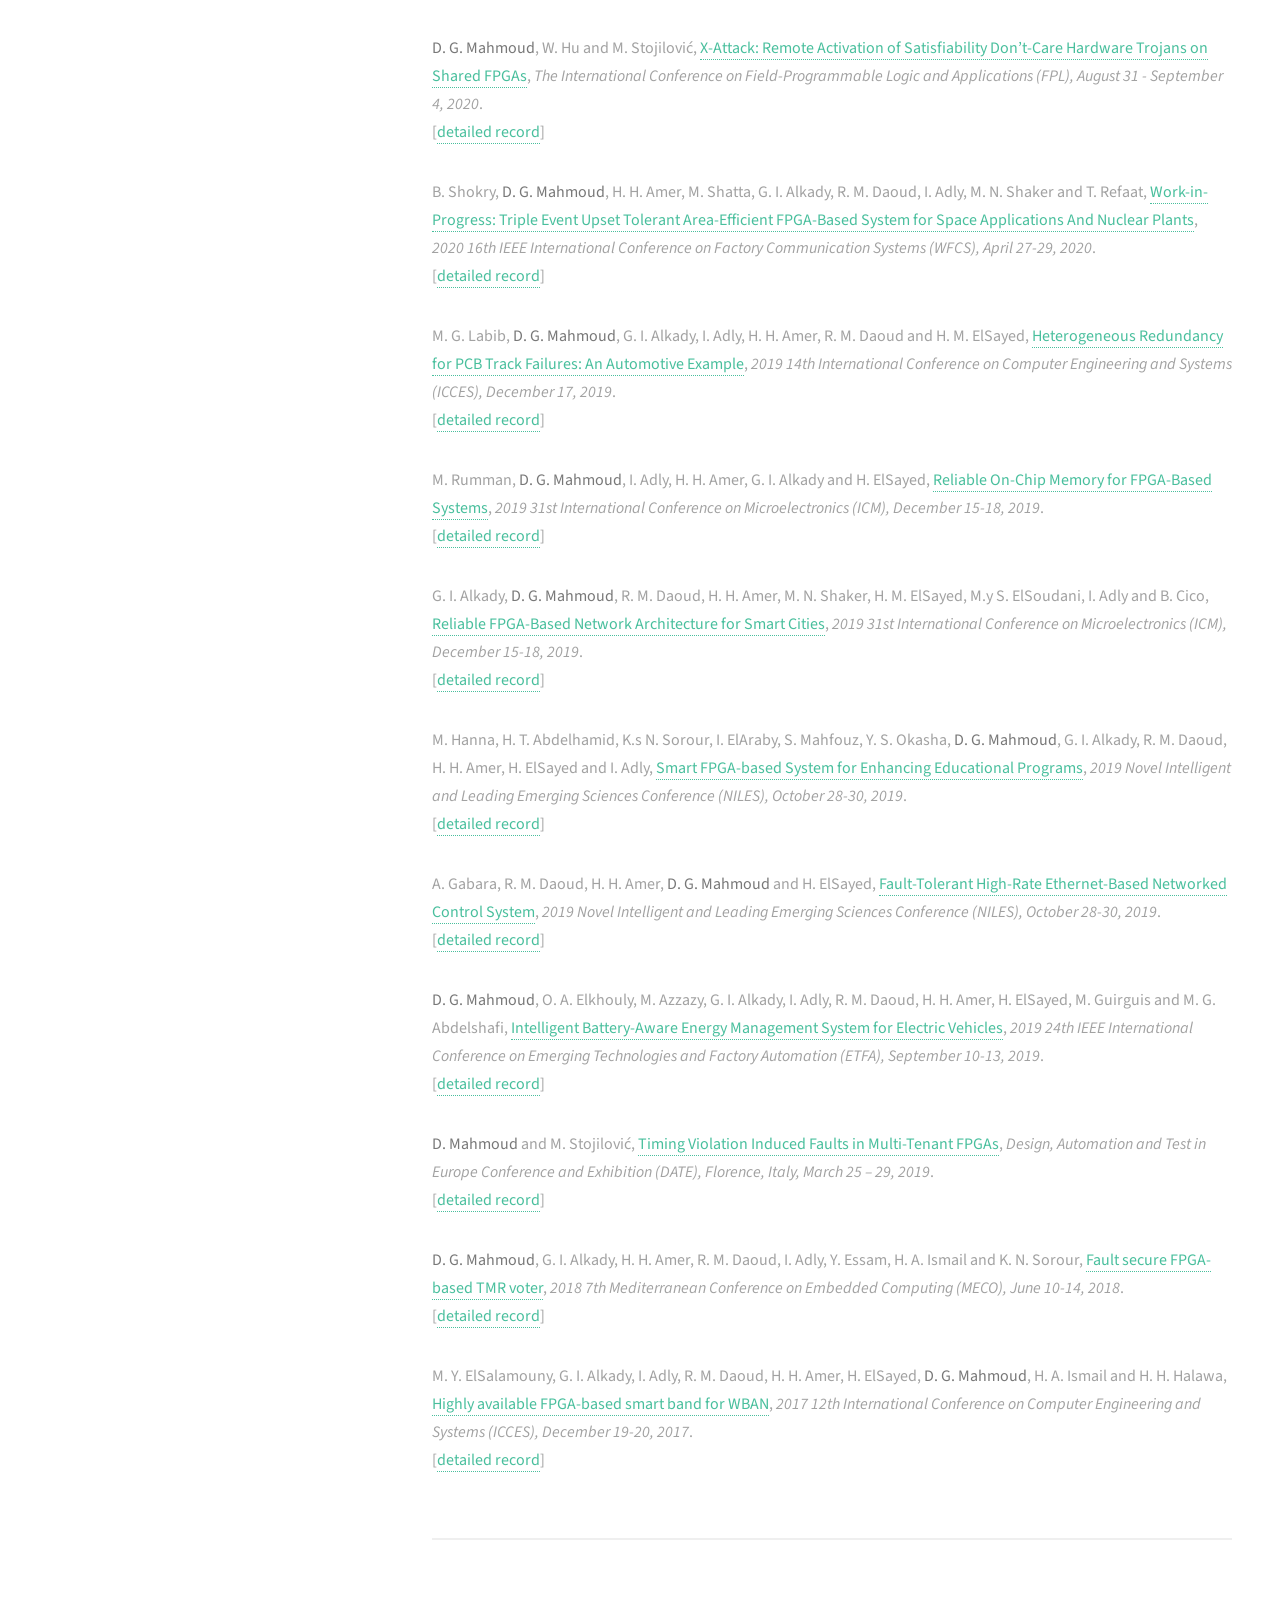
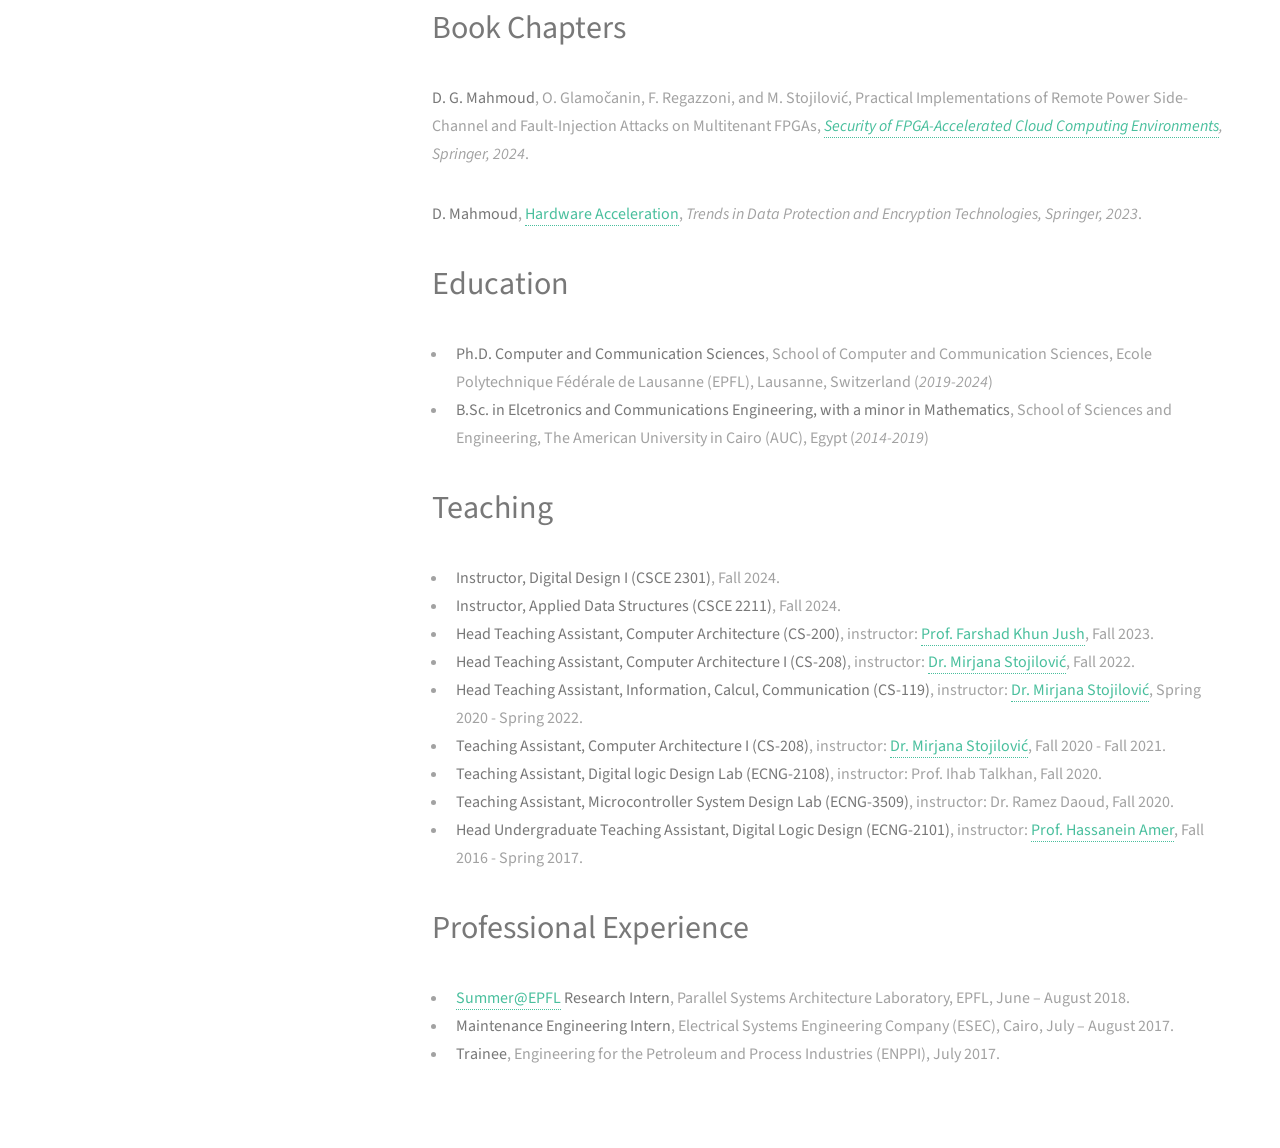
==== commit 267127b5: "Ipdate with AUC position" ====
--- a/index.html
+++ b/index.html
@@ -16,7 +16,7 @@
 		<!-- Header -->
 			<header id="header">
 				<div class="inner">
-					<a href="#" class="image avatar"><img src="images/dina.jpg" alt="" /></a>
+					<a href="#" class="image avatar"><img src="images/dina-auc.jpg" alt="" /></a>
 					<h1><strong>Dina G. Mahmoud</strong></h1>
 				</div>
 			</header>
@@ -29,9 +29,9 @@
 						<header class="major">
 							<h2>About Me</h2>
 						</header>
-						<p>I am a PhD student at <a href="https://www.epfl.ch/schools/ic/">School of Computer and Communication Sciences</a>, <a href="https://www.epfl.ch/en/"> EPFL</a>, with an expected graduation date in August 2024.
-						I am working at the Parallel Systems Architecture Laboratory <a href="https://www.parsa.epfl.ch/">PARSA</a> with 
-						<a href="https://mirjanastojilovic.github.io/">Dr. Mirjana Stojilovi&#263</a>. I am the first doctoral 
+						<p>I am an assistant professor at the <a href="https://sse.aucegypt.edu/academics/departments/computer-science-and-engineering">American University in Cairo (AUC)'s computer science and engineering department</a>. I received my Ph.D. from the <a href="https://www.epfl.ch/schools/ic/">School of Computer and Communication Sciences</a>, <a href="https://www.epfl.ch/en/"> EPFL</a> in August 2024.
+						During my Ph.D., I was working at the Parallel Systems Architecture Laboratory <a href="https://www.parsa.epfl.ch/">PARSA</a> with 
+						<a href="https://mirjanastojilovic.github.io/">Dr. Mirjana Stojilovi&#263</a>. I was the first doctoral 
 						<a href="https://www.epfl.ch/research/services/fund-research/funding-opportunities/fellowship-mobility/cyd-fellowships/">CYD fellow</a> collaborating with 
 						<a href="https://lenders.ch">Dr. Vincent Lenders</a>. I am also one of the recipients of the <a href="https://buildyourfuture.withgoogle.com/scholarships/google-scholarship-recipients">Google Generation scholarship</a> for the year 2022 in the Europe, Middle East and Africa region.</p>
 
@@ -44,9 +44,10 @@
 
 						<p>I serve on the technical program committee of the IEEE Industrial Electronics Society (IES) <a href="https://2021.ieee-etfa.org/">International Conference on Emerging Technologies and Factory Automation (ETFA)</a>.</p>
 
-						<p>You can find my resume <a href="Dina_Mahmoud_Resume.pdf">here</a> (updated January 2024), and my CV <a href="Dina_Mahmoud_CV.pdf">here</a> (updated October 2023).</p>
-
-						<p>I am broadly interested in heterogeneous computing systems with a focus on security at the hardware and the electrical levels. My work so far has focused on the possibility of electrical-level fault injection in systems incorporating field-programmable gate arrays (FPGAs) and considering the potential multitenancy consistent with cloud computing paradigms. I have investigated the potential for the malicious use of the programmable logic of FPGAs and demonstrated the first FPGA-to-CPU fault-injection exploit.</p>
+						<p>You can find my CV <a href="Dina_Mahmoud_CV.pdf">here</a> (updated November 2024).</p>
+						<!--resume <a href="Dina_Mahmoud_Resume.pdf">here</a> (updated January 2024), and -->
+
+						<p>I am broadly interested in heterogeneous computing systems with a focus on security and reliability at the hardware and the electrical levels. My work so far has focused on the possibility of electrical-level fault injection in systems incorporating field-programmable gate arrays (FPGAs) and considering the potential multitenancy consistent with cloud computing paradigms. I have investigated the potential for the malicious use of the programmable logic of FPGAs and demonstrated the first FPGA-to-CPU fault-injection exploit.</p>
 					</section>
 
 				<!-- Two -->
@@ -195,7 +196,7 @@
 					</header>
 					<ul>
 						<li><strong>Ph.D. Computer and Communication Sciences</strong>, School of Computer and Communication Sciences,
-					  Ecole Polytechnique Fédérale de Lausanne (EPFL), Lausanne, Switzerland (<em>2019-2024 (expected)</em>)</li>
+					  Ecole Polytechnique Fédérale de Lausanne (EPFL), Lausanne, Switzerland (<em>2019-2024</em>)</li>
 						<li><strong>B.Sc. in Elcetronics and Communications Engineering, with a minor in Mathematics</strong>, School of Sciences and Engineering,
 					  The American University in Cairo (AUC), Egypt (<em>2014-2019</em>)</li>
 					  </ul>
@@ -207,6 +208,10 @@
 						<h2>Teaching</h2>
 					</header>
 					<ul>
+						<li><strong>Instructor, Digital Design I (CSCE 2301)</strong>,
+							Fall 2024.</li>
+						<li><strong>Instructor, Applied Data Structures (CSCE 2211)</strong>,
+							Fall 2024.</li>
 						<li><strong>Head Teaching Assistant, Computer Architecture (CS-200)</strong>, instructor: <a href="https://people.epfl.ch/farshad.khunjush">Prof. Farshad Khun Jush</a>,
 							Fall 2023.</li>
 						<li><strong>Head Teaching Assistant, Computer Architecture I (CS-208)</strong>, instructor: <a href="https://people.epfl.ch/mirjana.stojilovic">Dr. Mirjana Stojilovi&#263</a>,
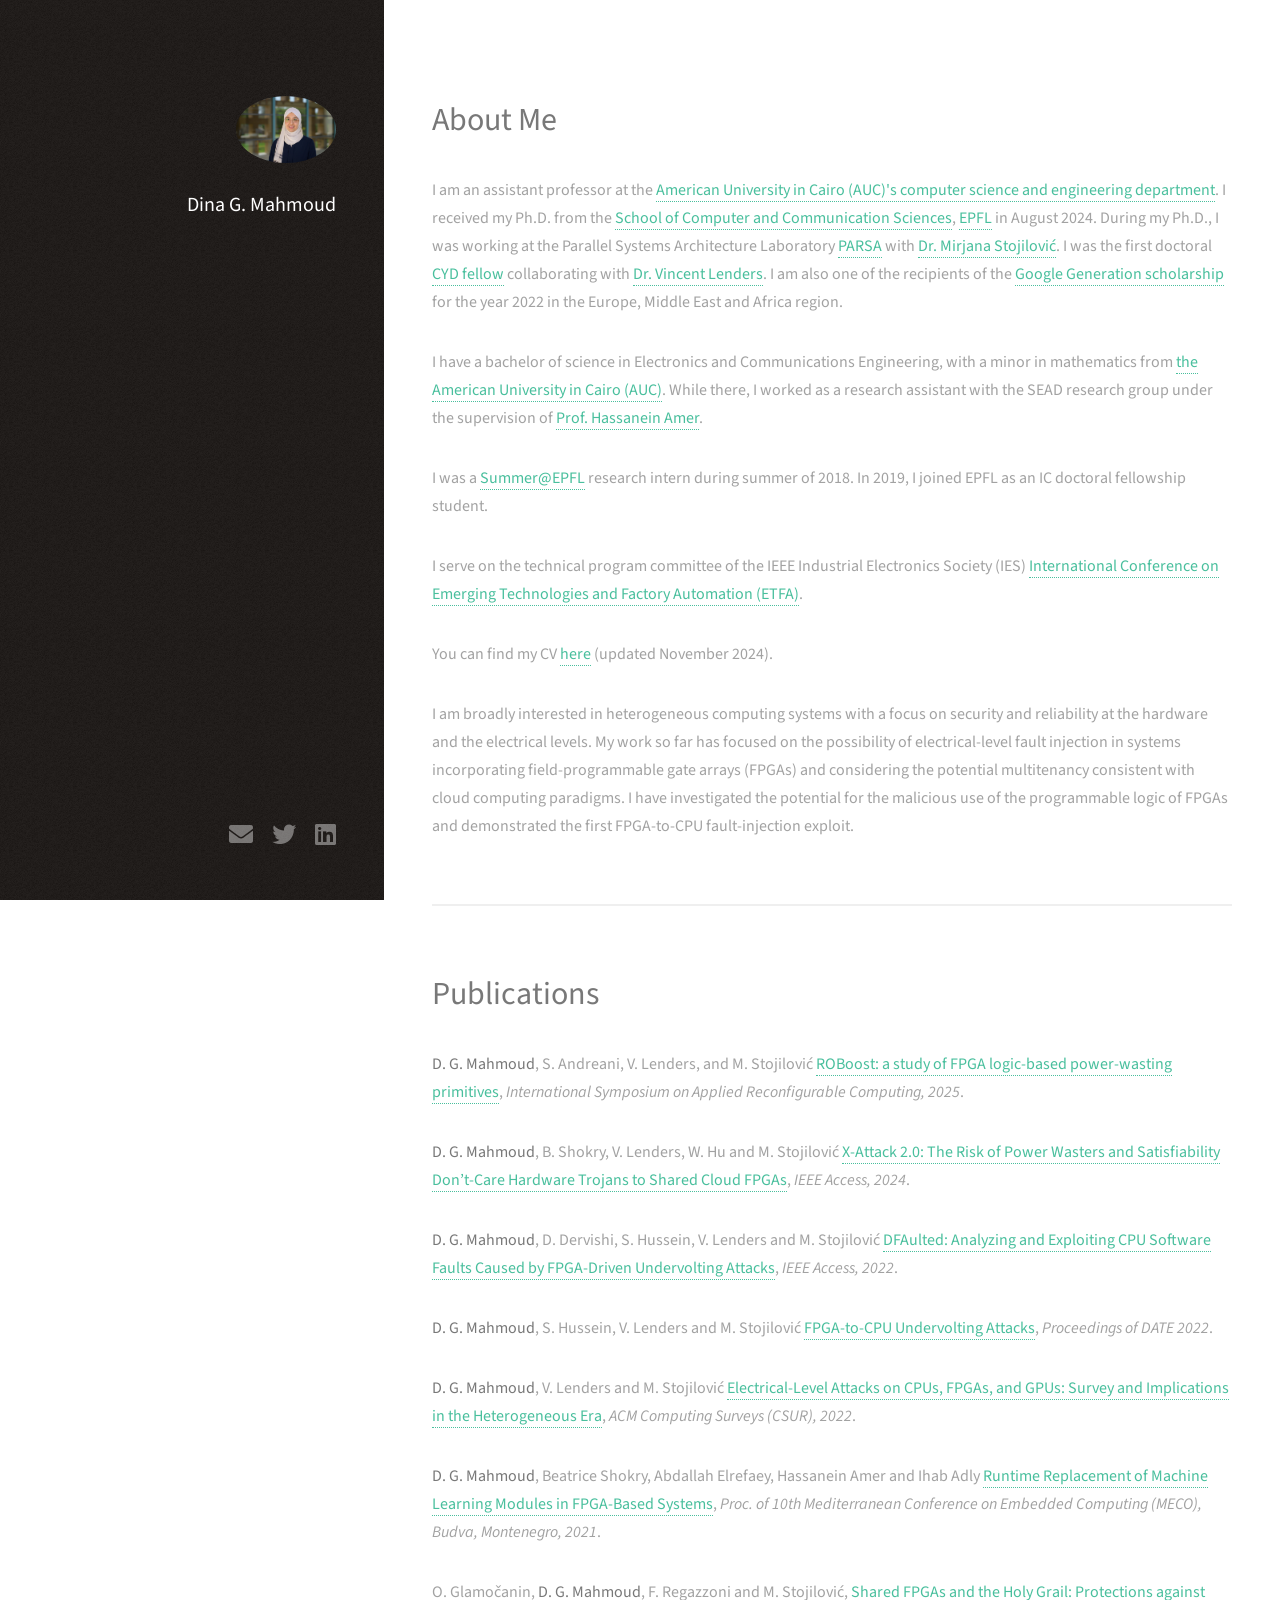
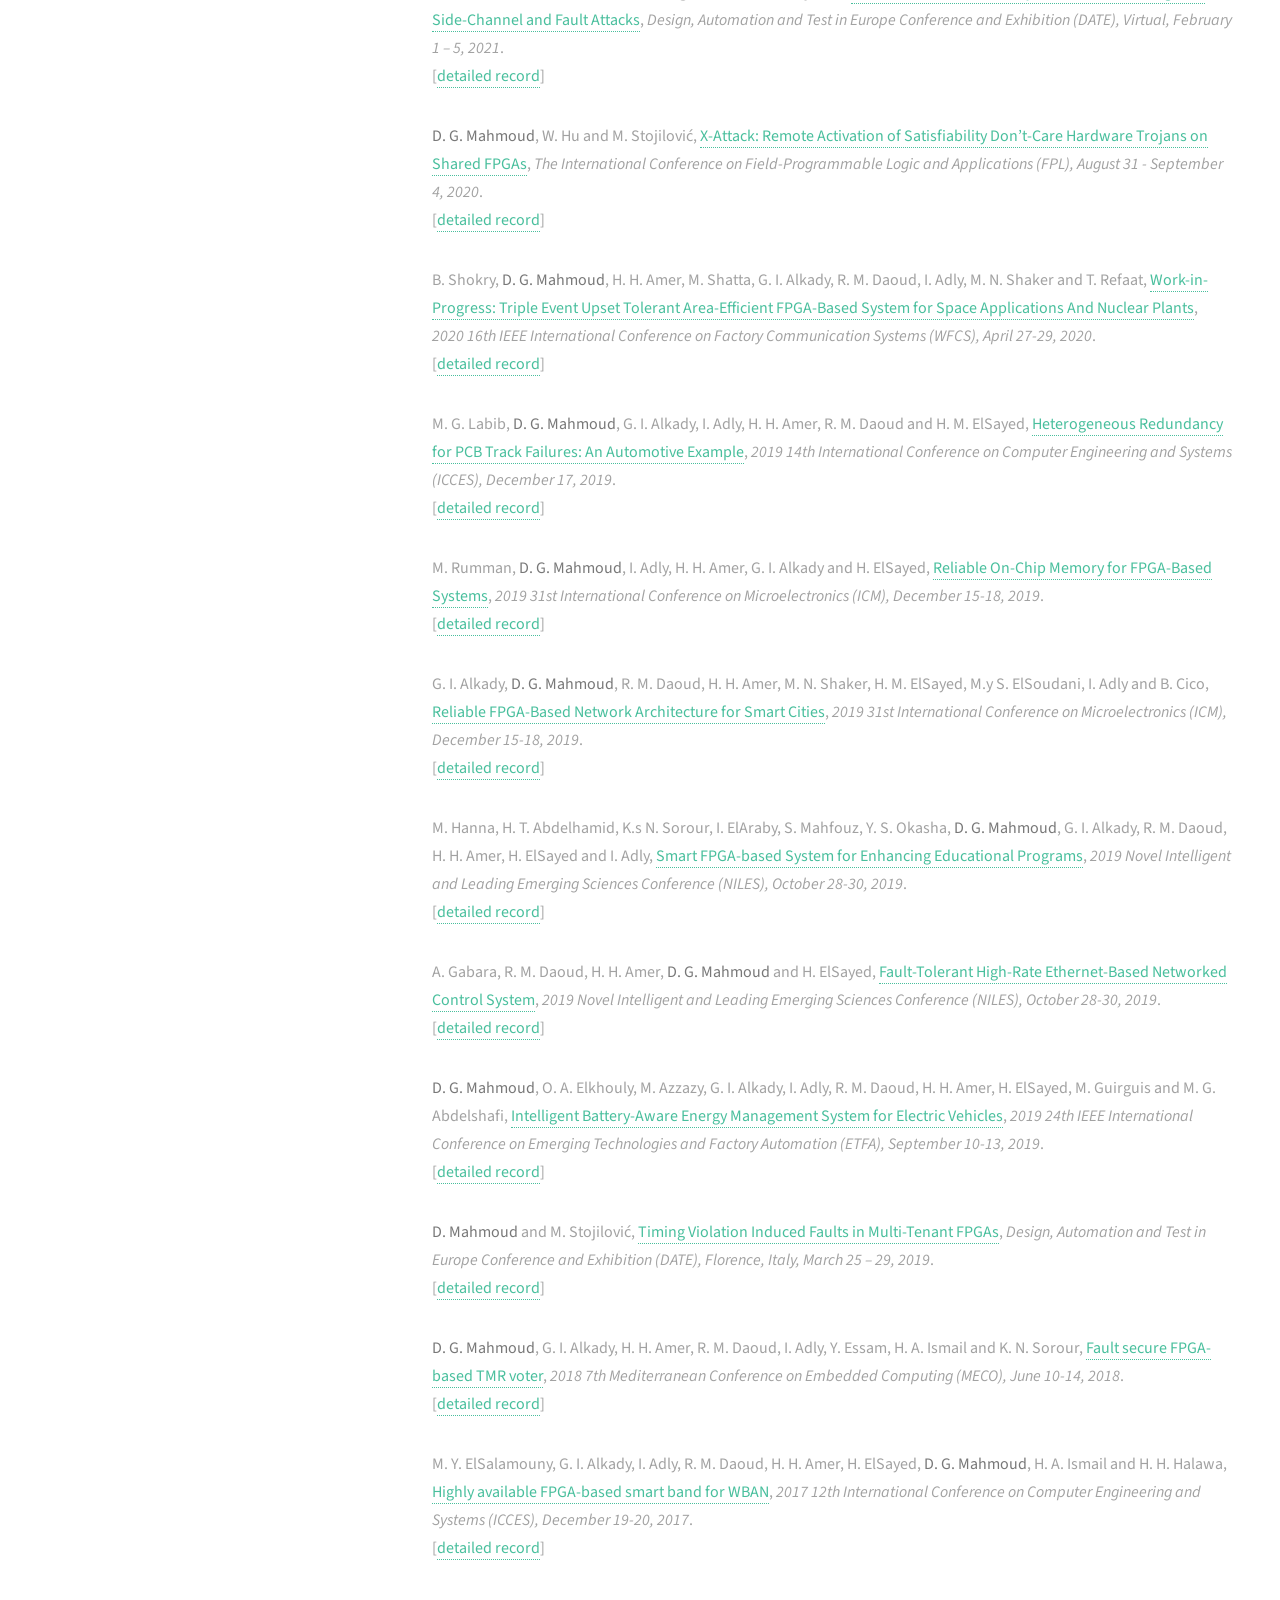
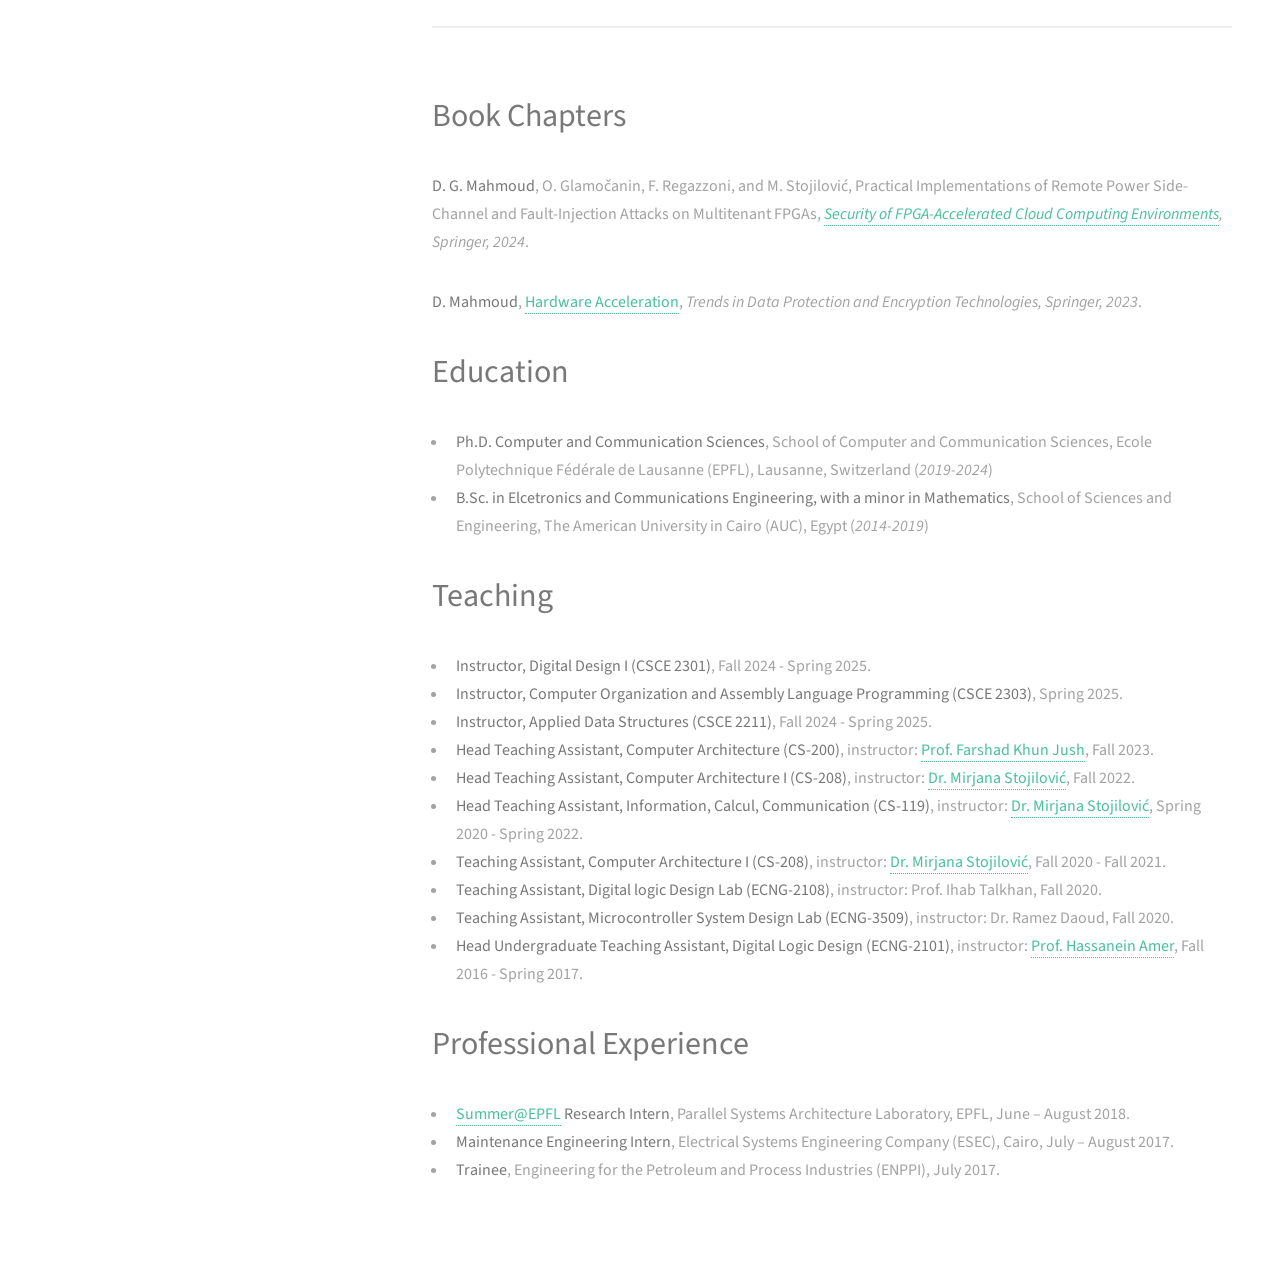
==== commit 54ec6d93: "Add teaching experience Sp25 and ARC'25 paper" ====
--- a/index.html
+++ b/index.html
@@ -56,6 +56,12 @@
 						<h2>Publications</h2>
 					</header>
 					<tr>
+						<td><p> <b>D. G. Mahmoud</b>, S. Andreani, V. Lenders, and M. Stojilović 
+						<a href="https://link.springer.com/chapter/10.1007/978-3-031-87995-1_6">
+							ROBoost: a study of FPGA logic-based power-wasting primitives</a>, 
+							<i>International Symposium on Applied Reconfigurable Computing, 2025</i>.<br> </p></td>
+					  </tr>
+					<tr>
 						<td><p> <b>D. G. Mahmoud</b>, B. Shokry, V. Lenders, W. Hu and M. Stojilović 
 						<a href="https://ieeexplore.ieee.org/abstract/document/10388319">
 							X-Attack 2.0: The Risk of Power Wasters and Satisfiability Don’t-Care Hardware Trojans to Shared Cloud FPGAs</a>, 
@@ -209,9 +215,11 @@
 					</header>
 					<ul>
 						<li><strong>Instructor, Digital Design I (CSCE 2301)</strong>,
-							Fall 2024.</li>
+							Fall 2024 - Spring 2025.</li>
+						<li><strong>Instructor, Computer Organization and Assembly Language Programming (CSCE 2303)</strong>,
+							Spring 2025.</li>
 						<li><strong>Instructor, Applied Data Structures (CSCE 2211)</strong>,
-							Fall 2024.</li>
+							Fall 2024 - Spring 2025.</li>
 						<li><strong>Head Teaching Assistant, Computer Architecture (CS-200)</strong>, instructor: <a href="https://people.epfl.ch/farshad.khunjush">Prof. Farshad Khun Jush</a>,
 							Fall 2023.</li>
 						<li><strong>Head Teaching Assistant, Computer Architecture I (CS-208)</strong>, instructor: <a href="https://people.epfl.ch/mirjana.stojilovic">Dr. Mirjana Stojilovi&#263</a>,
